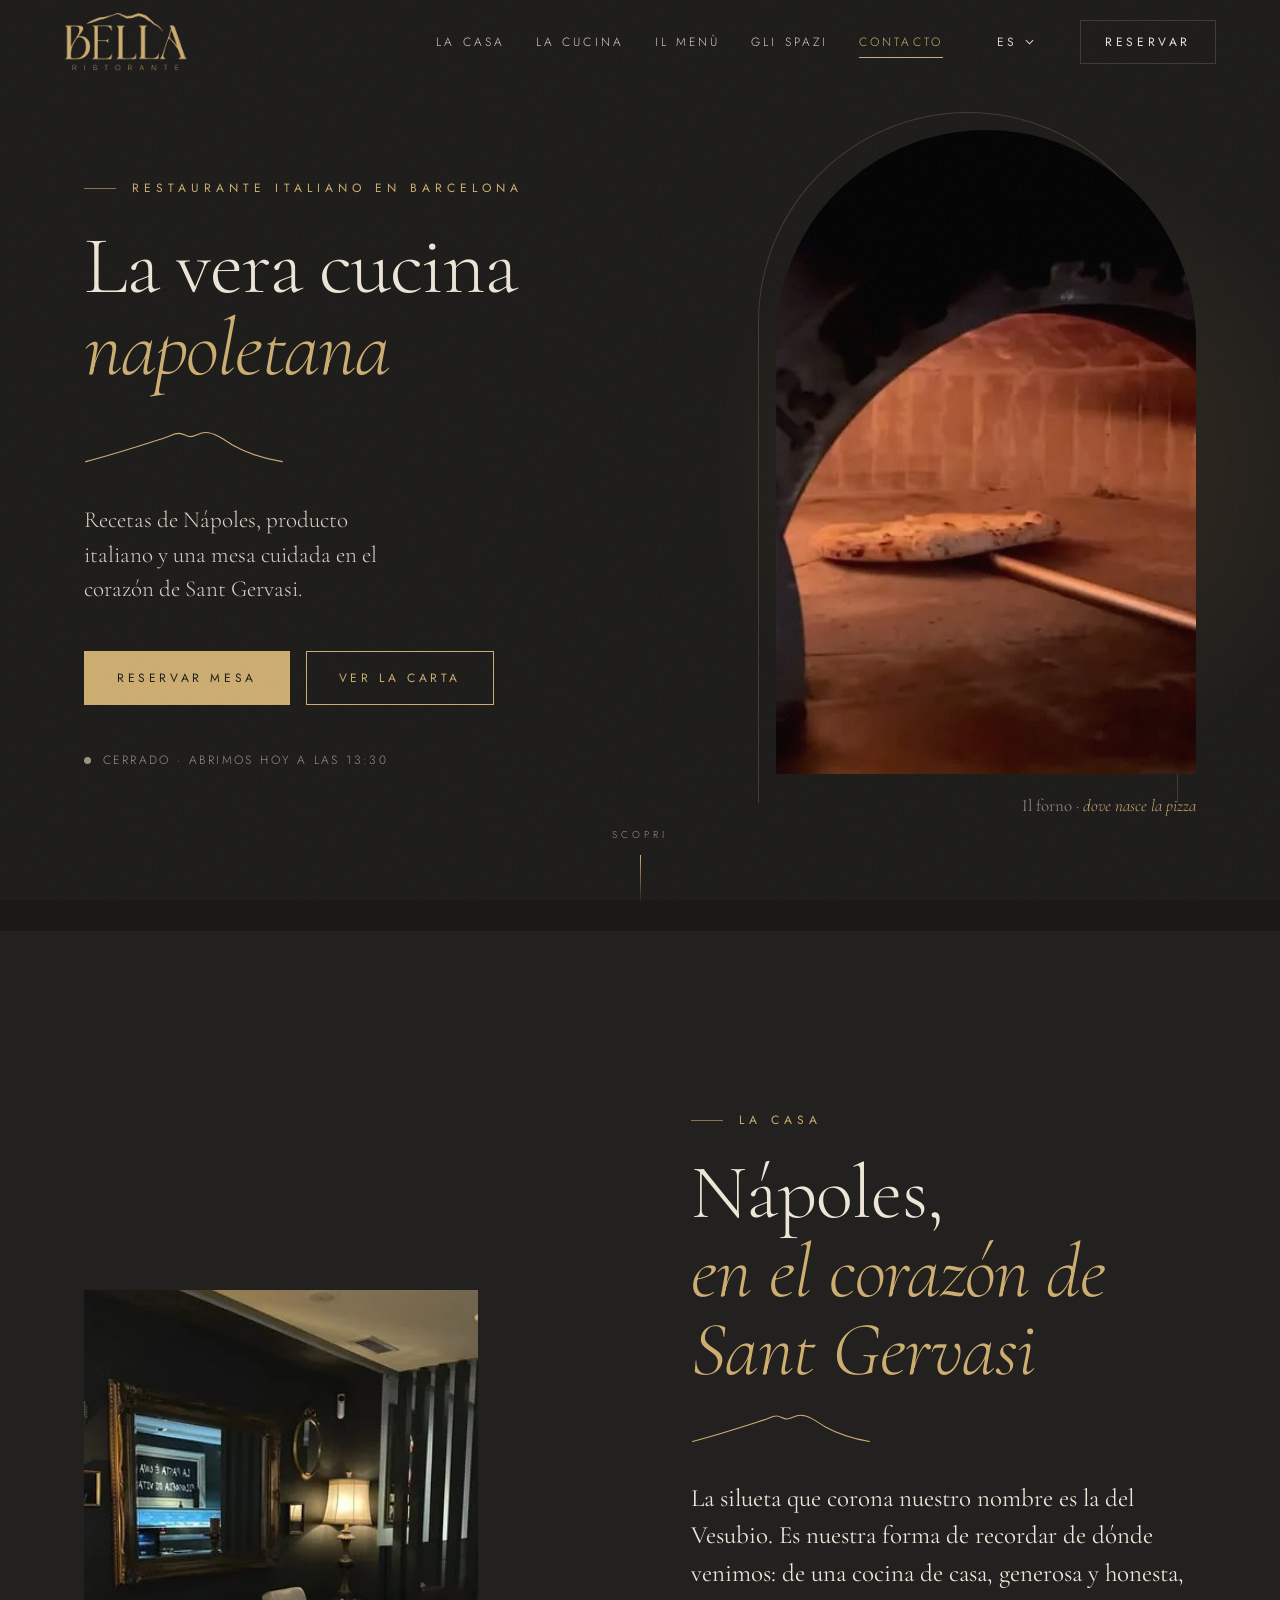
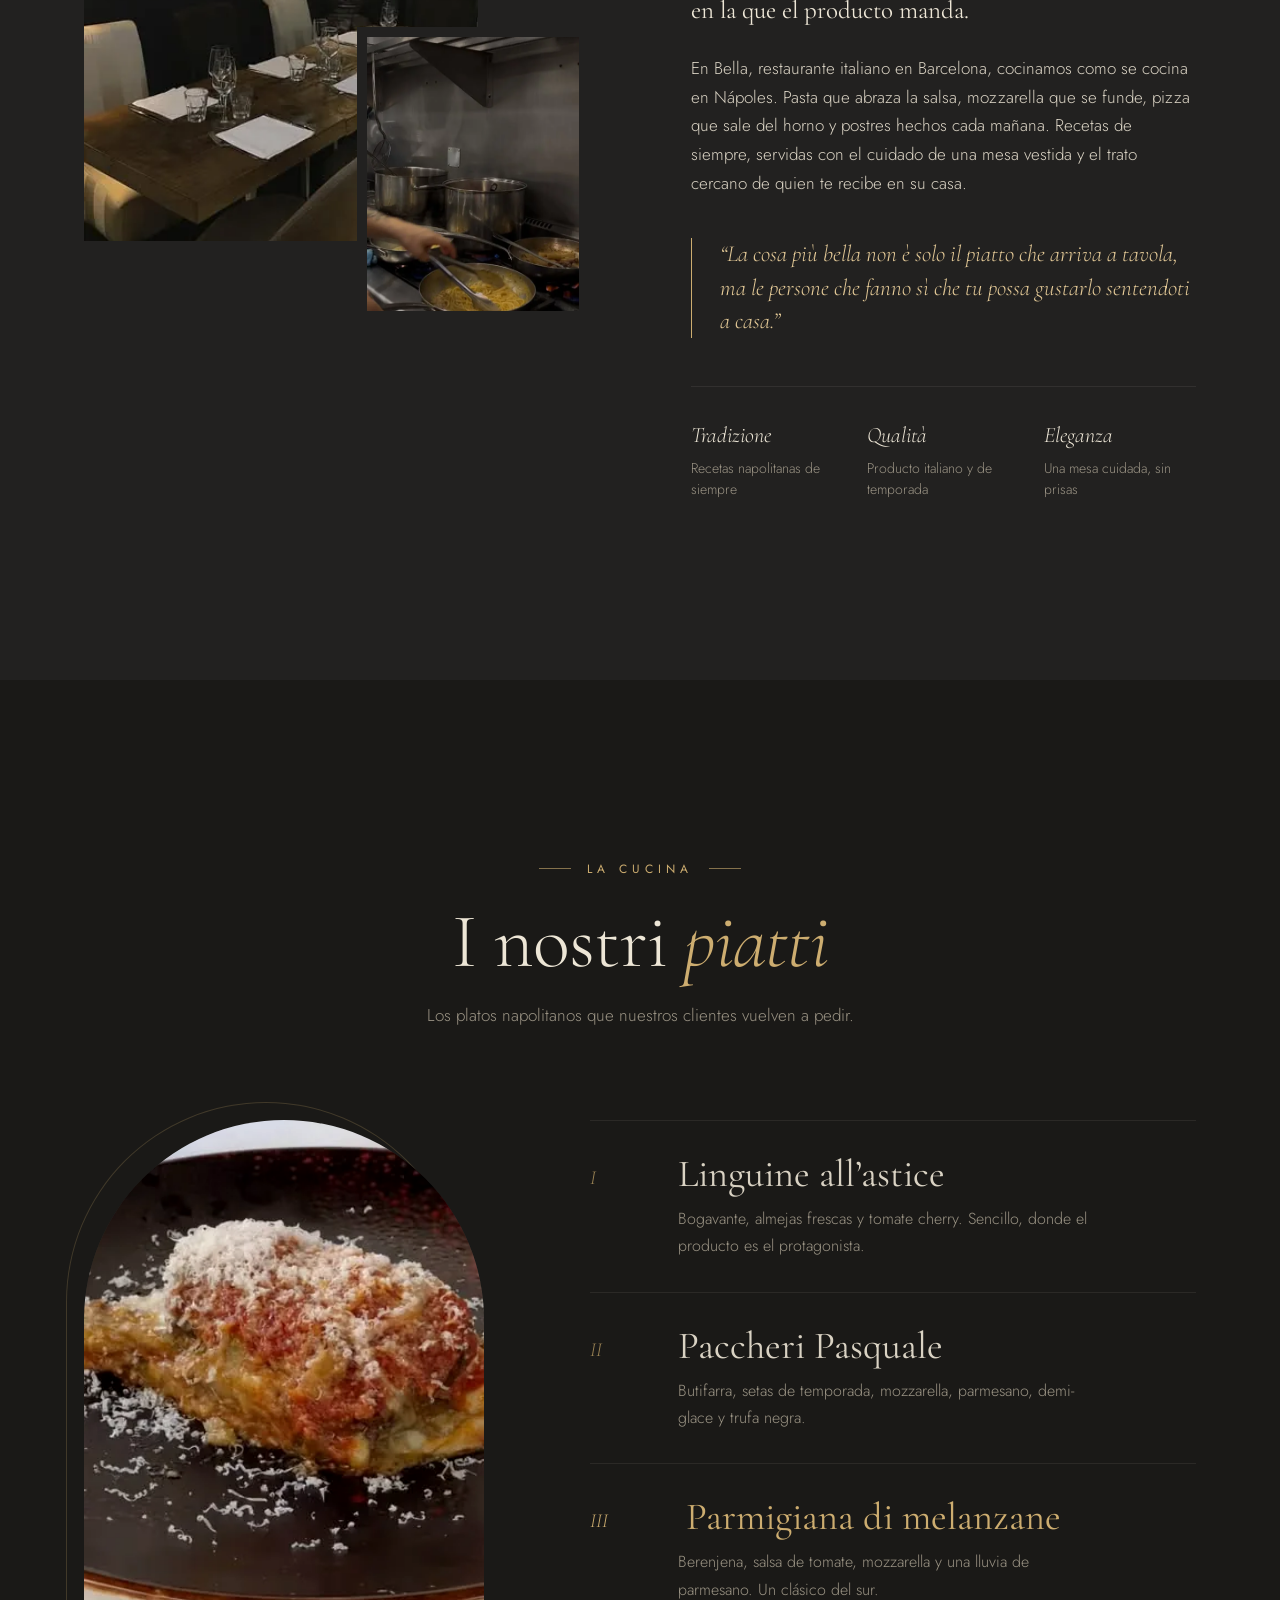
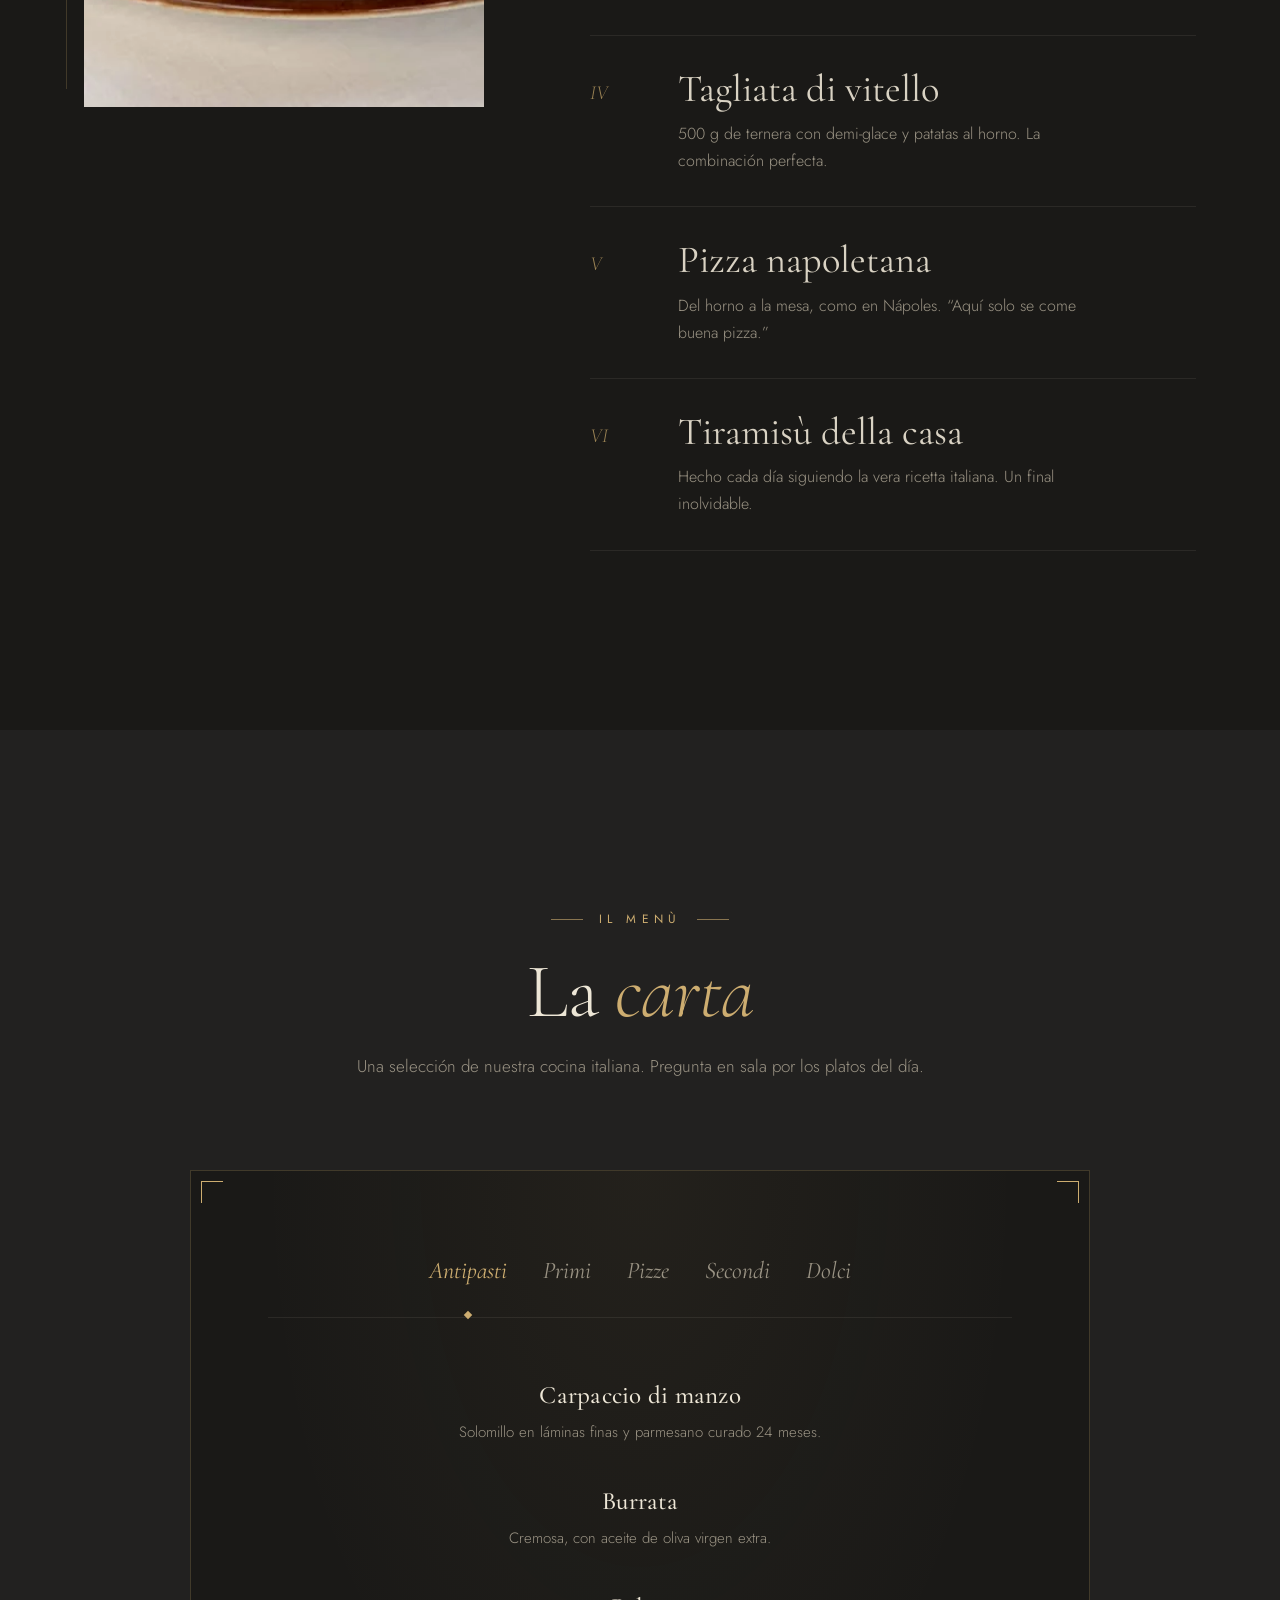
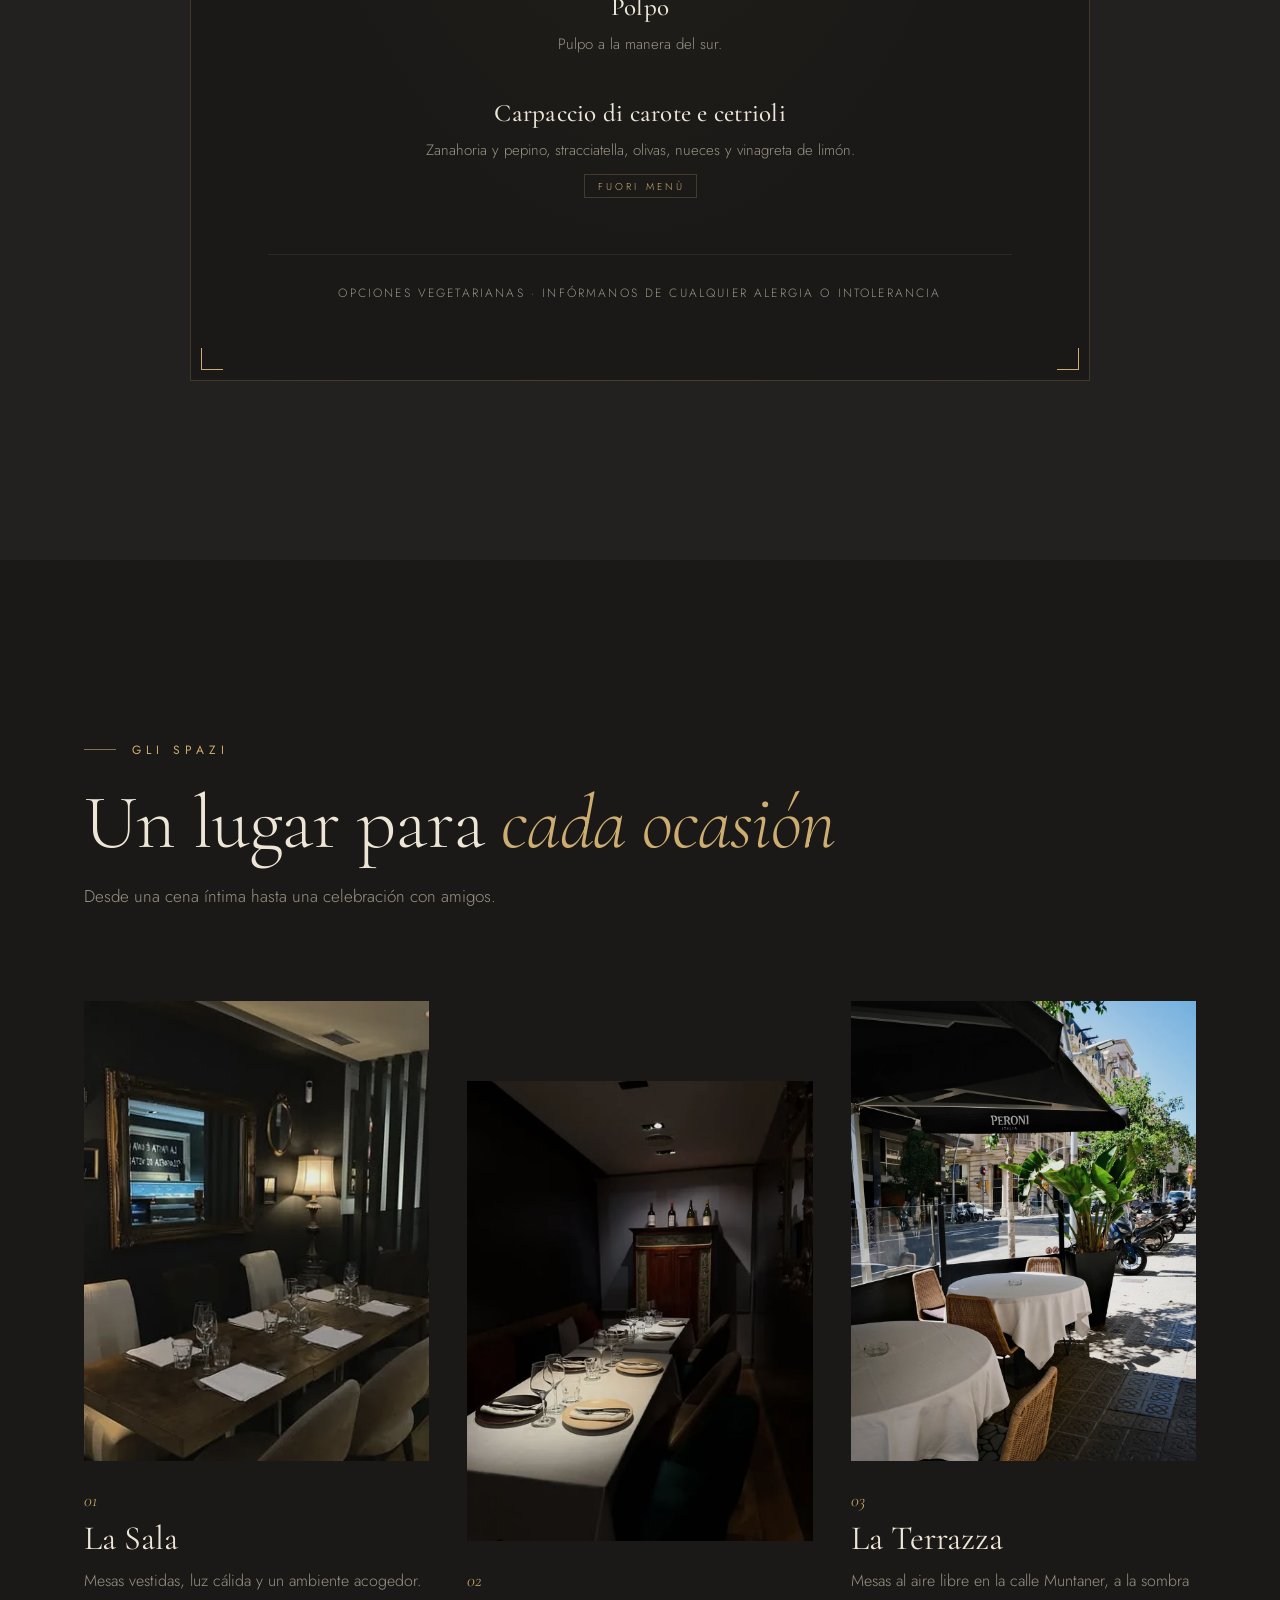
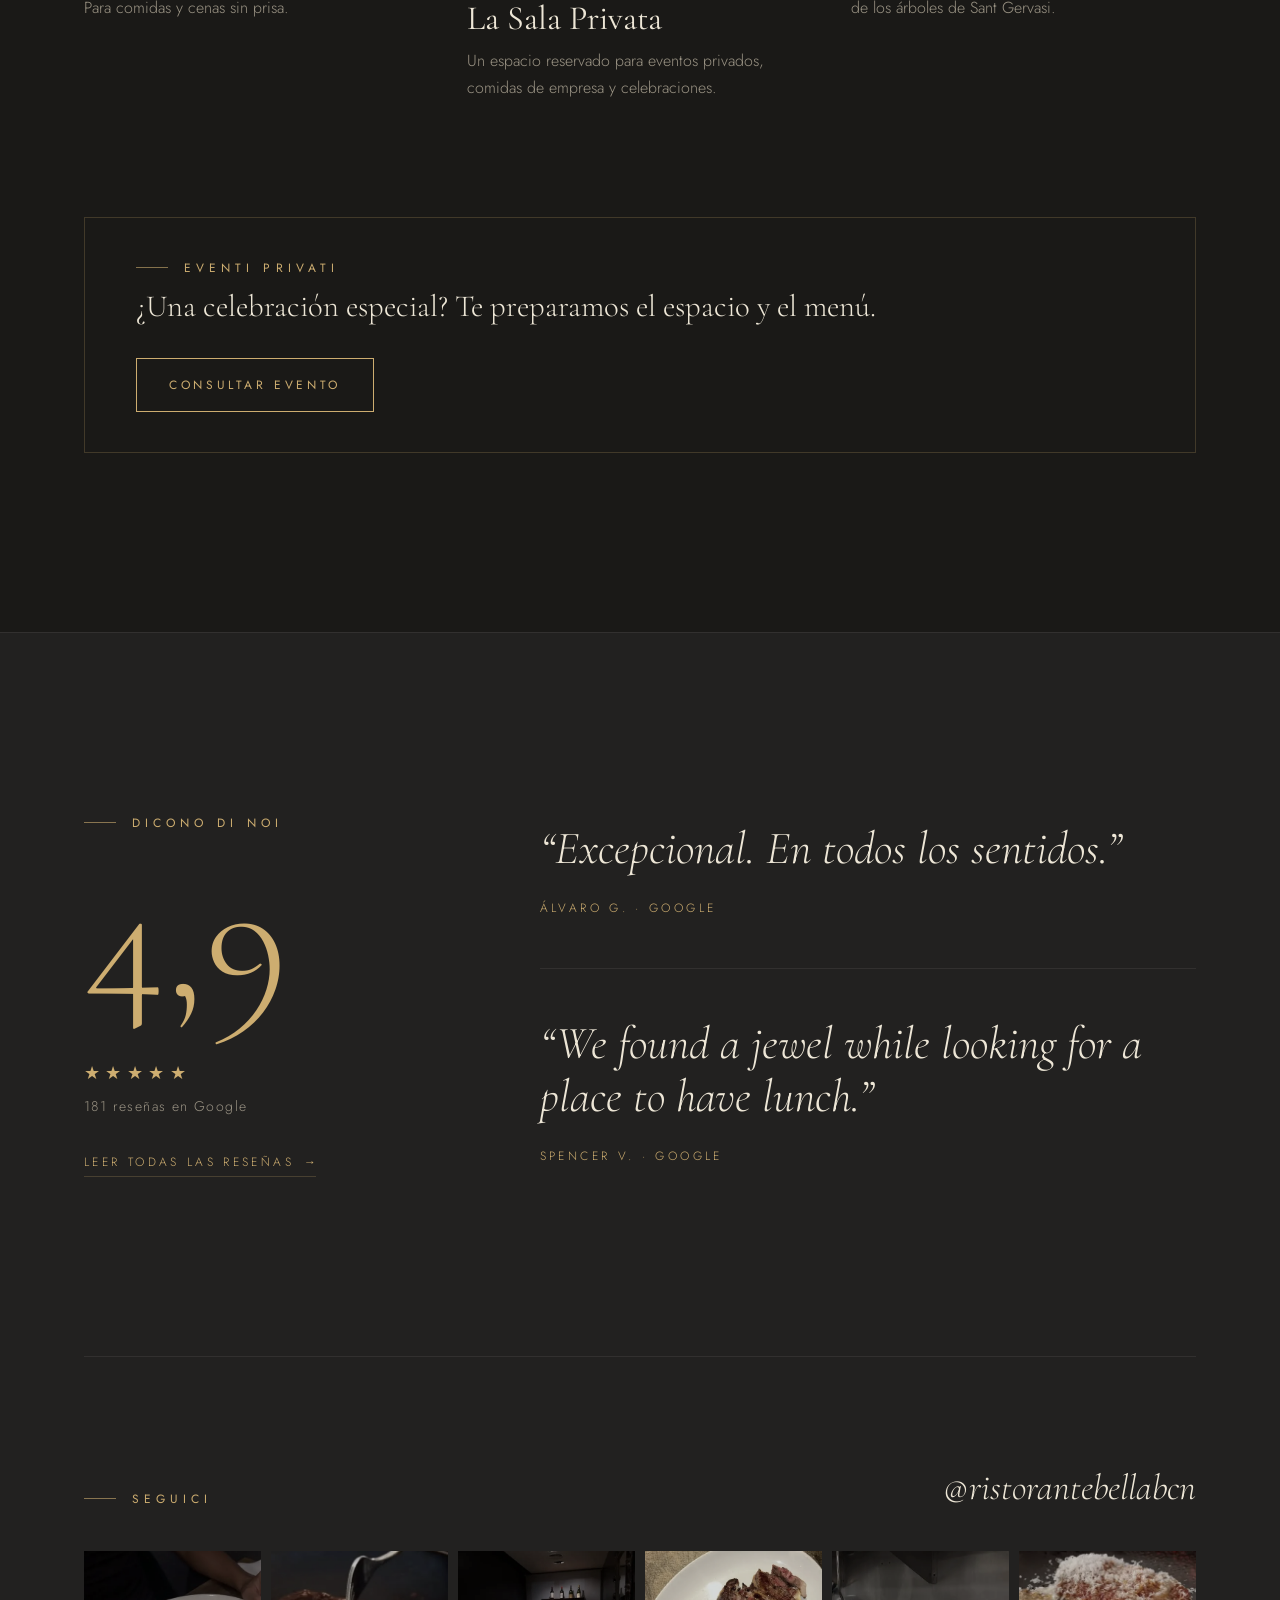
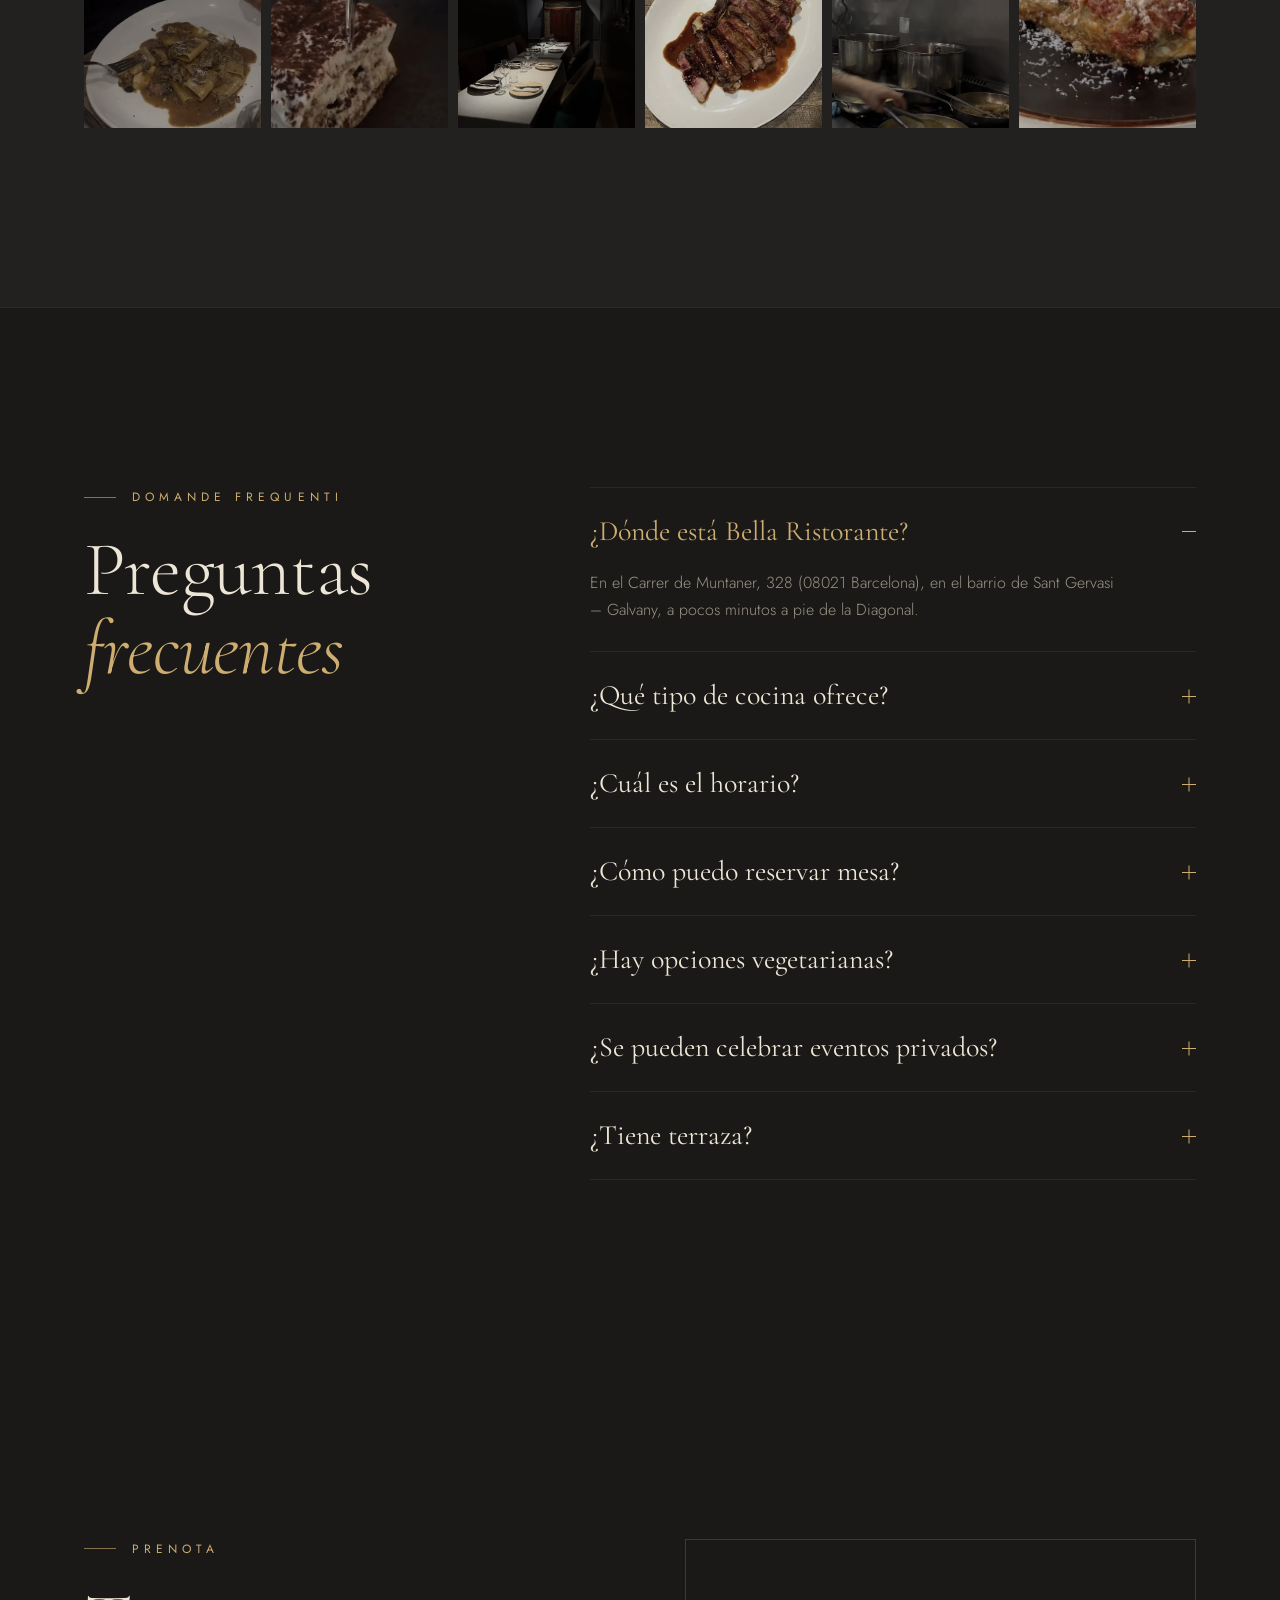
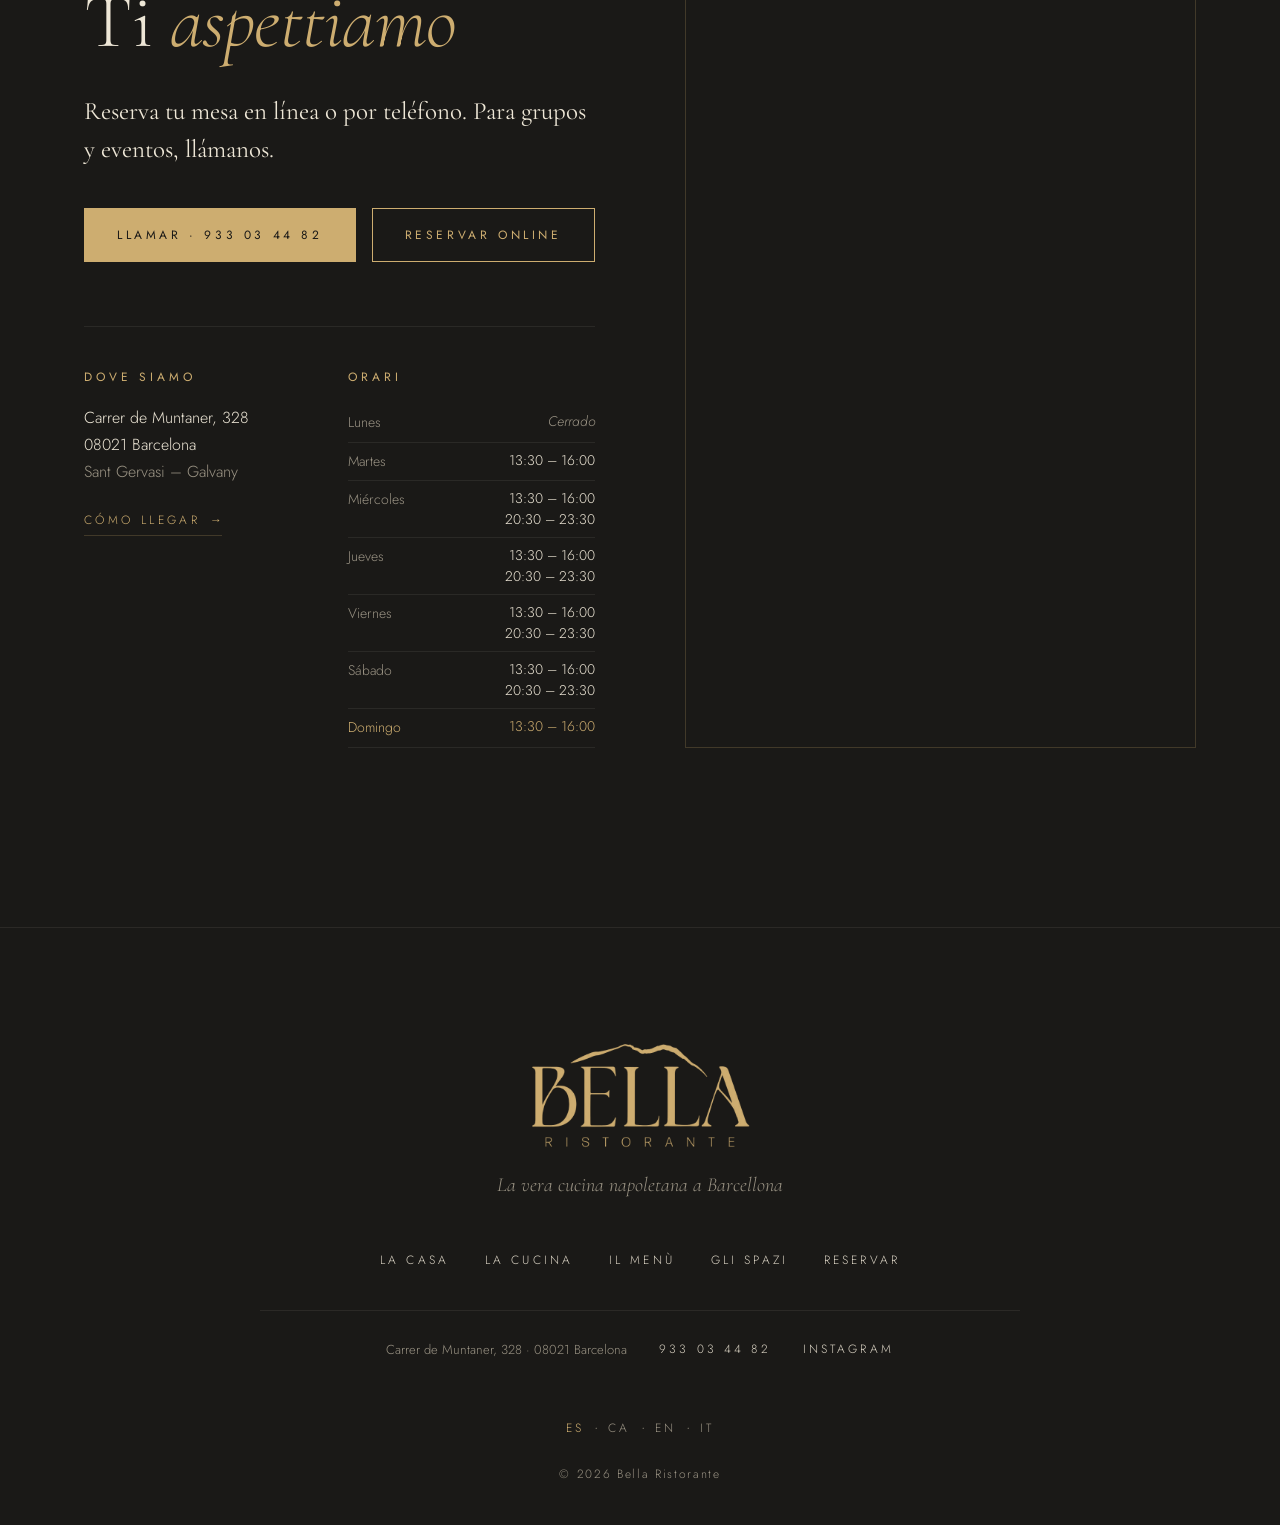
==== index.html @ c1aab722 "Primera versión de la web de Bella Ristorante Co-Authored-By: Claude Opus 5.5 <noreply@anthropic.com" ====
<!doctype html>
<html lang="es" class="no-js">
<head>
  <meta charset="utf-8">
  <meta name="viewport" content="width=device-width, initial-scale=1">
  <title>Restaurante italiano en Barcelona · Bella Ristorante</title>
  <meta name="description" content="Auténtica cocina napolitana en Sant Gervasi: pasta, pizza al horno y tiramisù casero. C/ Muntaner 328, Barcelona. Reserva tu mesa online.">
  <meta name="robots" content="noindex, nofollow">
  <link rel="canonical" href="https://alejandrolay.github.io/bella-ristorante/">
  <link rel="alternate" hreflang="es" href="https://alejandrolay.github.io/bella-ristorante/">
  <link rel="alternate" hreflang="ca" href="https://alejandrolay.github.io/bella-ristorante/ca/">
  <link rel="alternate" hreflang="en" href="https://alejandrolay.github.io/bella-ristorante/en/">
  <link rel="alternate" hreflang="it" href="https://alejandrolay.github.io/bella-ristorante/it/">
  <link rel="alternate" hreflang="x-default" href="https://alejandrolay.github.io/bella-ristorante/">
  <meta name="theme-color" content="#1a1917">
  <link rel="icon" href="assets/img/favicon-32.png" sizes="32x32" type="image/png">
  <link rel="apple-touch-icon" href="assets/img/apple-touch-icon.png">
  <link rel="manifest" href="site.webmanifest">

  <meta property="og:type" content="restaurant.restaurant">
  <meta property="og:site_name" content="Bella Ristorante">
  <meta property="og:title" content="Restaurante italiano en Barcelona · Bella Ristorante">
  <meta property="og:description" content="Auténtica cocina napolitana en Sant Gervasi: pasta, pizza al horno y tiramisù casero. C/ Muntaner 328, Barcelona. Reserva tu mesa online.">
  <meta property="og:url" content="https://alejandrolay.github.io/bella-ristorante/">
  <meta property="og:locale" content="es_ES">
  <meta property="og:locale:alternate" content="ca_ES">
  <meta property="og:locale:alternate" content="en_GB">
  <meta property="og:locale:alternate" content="it_IT">
  <meta property="og:image" content="https://alejandrolay.github.io/bella-ristorante/assets/img/og-bella.jpg">
  <meta property="og:image:width" content="1200">
  <meta property="og:image:height" content="630">
  <meta property="og:image:alt" content="Bella Ristorante · La vera cucina napoletana">
  <meta property="restaurant:contact_info:street_address" content="Carrer de Muntaner, 328">
  <meta property="restaurant:contact_info:locality" content="Barcelona">
  <meta property="restaurant:contact_info:postal_code" content="08021">
  <meta property="restaurant:contact_info:country_name" content="España">
  <meta property="restaurant:contact_info:phone_number" content="+34933034482">
  <meta property="place:location:latitude" content="41.3977449">
  <meta property="place:location:longitude" content="2.1449862">
  <meta name="twitter:card" content="summary_large_image">
  <meta name="twitter:title" content="Restaurante italiano en Barcelona · Bella Ristorante">
  <meta name="twitter:description" content="Auténtica cocina napolitana en Sant Gervasi: pasta, pizza al horno y tiramisù casero. C/ Muntaner 328, Barcelona. Reserva tu mesa online.">
  <meta name="twitter:image" content="https://alejandrolay.github.io/bella-ristorante/assets/img/og-bella.jpg">

  <meta name="geo.region" content="ES-CT">
  <meta name="geo.placename" content="Barcelona">
  <meta name="geo.position" content="41.3977449;2.1449862">
  <meta name="ICBM" content="41.3977449, 2.1449862">

  <script type="application/ld+json">{"@context":"https://schema.org","@graph":[{"@type":"WebSite","@id":"https://alejandrolay.github.io/bella-ristorante/#website","url":"https://alejandrolay.github.io/bella-ristorante/","name":"Bella Ristorante","inLanguage":["es","ca","en","it"],"publisher":{"@id":"https://alejandrolay.github.io/bella-ristorante/#restaurant"}},{"@type":"WebPage","@id":"https://alejandrolay.github.io/bella-ristorante/#webpage","url":"https://alejandrolay.github.io/bella-ristorante/","name":"Restaurante italiano en Barcelona · Bella Ristorante","description":"Auténtica cocina napolitana en Sant Gervasi: pasta, pizza al horno y tiramisù casero. C/ Muntaner 328, Barcelona. Reserva tu mesa online.","inLanguage":"es","isPartOf":{"@id":"https://alejandrolay.github.io/bella-ristorante/#website"},"about":{"@id":"https://alejandrolay.github.io/bella-ristorante/#restaurant"},"primaryImageOfPage":{"@type":"ImageObject","url":"https://alejandrolay.github.io/bella-ristorante/assets/img/og-bella.jpg","width":1200,"height":630}},{"@type":"Restaurant","@id":"https://alejandrolay.github.io/bella-ristorante/#restaurant","name":"Bella Ristorante","alternateName":"Ristorante Bella","description":"Auténtica cocina napolitana en Sant Gervasi: pasta, pizza al horno y tiramisù casero. C/ Muntaner 328, Barcelona. Reserva tu mesa online.","url":"https://alejandrolay.github.io/bella-ristorante/","image":["https://alejandrolay.github.io/bella-ristorante/assets/img/og-bella.jpg","https://alejandrolay.github.io/bella-ristorante/assets/img/terraza.webp","https://alejandrolay.github.io/bella-ristorante/assets/img/sala.webp","https://alejandrolay.github.io/bella-ristorante/assets/img/linguine-astice.webp"],"logo":"https://alejandrolay.github.io/bella-ristorante/assets/img/logo-bella.png","telephone":"+34933034482","priceRange":"€€","servesCuisine":["Italiana","Napolitana","Pizza","Mediterránea"],"address":{"@type":"PostalAddress","streetAddress":"Carrer de Muntaner, 328","postalCode":"08021","addressLocality":"Barcelona","addressRegion":"Cataluña","addressCountry":"ES"},"geo":{"@type":"GeoCoordinates","latitude":41.3977449,"longitude":2.1449862},"hasMap":"https://maps.app.goo.gl/jpqYPJMmKvCjoJGz5","openingHoursSpecification":[{"@type":"OpeningHoursSpecification","dayOfWeek":["Sunday","Tuesday","Wednesday","Thursday","Friday","Saturday"],"opens":"13:30","closes":"16:00"},{"@type":"OpeningHoursSpecification","dayOfWeek":["Wednesday","Thursday","Friday","Saturday"],"opens":"20:30","closes":"23:30"}],"acceptsReservations":true,"potentialAction":{"@type":"ReserveAction","target":{"@type":"EntryPoint","urlTemplate":"https://www.google.com/maps/reserve/v/dine/c/l1GbsbQyNqk?source=pa&hl=es-ES","inLanguage":"es","actionPlatform":["http://schema.org/DesktopWebPlatform","http://schema.org/MobileWebPlatform"]},"result":{"@type":"FoodEstablishmentReservation","name":"Reservar mesa"}},"hasMenu":{"@type":"Menu","name":"Carta de Bella Ristorante","url":"https://alejandrolay.github.io/bella-ristorante/#menu","inLanguage":"es","hasMenuSection":[{"@type":"MenuSection","name":"Antipasti","hasMenuItem":[{"@type":"MenuItem","name":"Carpaccio di manzo","description":"Solomillo en láminas finas y parmesano curado 24 meses."},{"@type":"MenuItem","name":"Burrata","description":"Cremosa, con aceite de oliva virgen extra."},{"@type":"MenuItem","name":"Polpo","description":"Pulpo a la manera del sur."},{"@type":"MenuItem","name":"Carpaccio di carote e cetrioli","description":"Zanahoria y pepino, stracciatella, olivas, nueces y vinagreta de limón."}]},{"@type":"MenuSection","name":"Primi","hasMenuItem":[{"@type":"MenuItem","name":"Linguine all’astice","description":"Bogavante, almejas y tomate cherry."},{"@type":"MenuItem","name":"Paccheri Pasquale","description":"Butifarra, setas de temporada, mozzarella, parmesano, demi-glace y trufa negra."},{"@type":"MenuItem","name":"La Gran Carbonara","description":"Nuestra carbonara, la de siempre."},{"@type":"MenuItem","name":"Fettuccine al tartufo","description":"Fettuccine con trufa."},{"@type":"MenuItem","name":"Pasta ai frutti di mare","description":"Con lo mejor del mar, como en la bahía de Nápoles."}]},{"@type":"MenuSection","name":"Pizze","hasMenuItem":[{"@type":"MenuItem","name":"Margherita","description":"Tomate, mozzarella, albahaca y aceite de oliva."},{"@type":"MenuItem","name":"Pizza al prosciutto iberico","description":"Con jamón ibérico."},{"@type":"MenuItem","name":"Pizza del giorno","description":"Pregunta por la pizza que sale hoy del horno."}]},{"@type":"MenuSection","name":"Secondi","hasMenuItem":[{"@type":"MenuItem","name":"Tagliata di vitello · 500 g","description":"Ternera con demi-glace y patatas al horno."},{"@type":"MenuItem","name":"Parmigiana di melanzane","description":"Berenjena, tomate, mozzarella y parmesano al horno."}]},{"@type":"MenuSection","name":"Dolci","hasMenuItem":[{"@type":"MenuItem","name":"Tiramisù della casa","description":"Hecho cada día, con la receta italiana de siempre."},{"@type":"MenuItem","name":"Coulant al cioccolato","description":"Chocolate y Nutella, helado de vainilla y fresas."}]}]},"sameAs":["https://www.instagram.com/ristorantebellabcn/","https://maps.app.goo.gl/jpqYPJMmKvCjoJGz5"]},{"@type":"FAQPage","@id":"https://alejandrolay.github.io/bella-ristorante/#faq","inLanguage":"es","mainEntity":[{"@type":"Question","name":"¿Dónde está Bella Ristorante?","acceptedAnswer":{"@type":"Answer","text":"En el Carrer de Muntaner, 328 (08021 Barcelona), en el barrio de Sant Gervasi – Galvany, a pocos minutos a pie de la Diagonal."}},{"@type":"Question","name":"¿Qué tipo de cocina ofrece?","acceptedAnswer":{"@type":"Answer","text":"Cocina italiana de tradición napolitana: pasta, pizza al horno, carnes y postres caseros como el tiramisù, que preparamos cada día."}},{"@type":"Question","name":"¿Cuál es el horario?","acceptedAnswer":{"@type":"Answer","text":"Martes y domingo, de 13:30 a 16:00. De miércoles a sábado, de 13:30 a 16:00 y de 20:30 a 23:30. Los lunes cerramos."}},{"@type":"Question","name":"¿Cómo puedo reservar mesa?","acceptedAnswer":{"@type":"Answer","text":"Puedes reservar online desde esta web o llamando al 933 03 44 82."}},{"@type":"Question","name":"¿Hay opciones vegetarianas?","acceptedAnswer":{"@type":"Answer","text":"Sí, la carta incluye platos vegetarianos. Si tienes alguna alergia o intolerancia, avísanos al reservar."}},{"@type":"Question","name":"¿Se pueden celebrar eventos privados?","acceptedAnswer":{"@type":"Answer","text":"Sí. Disponemos de una sala privada para celebraciones, comidas de empresa y grupos. Llámanos y lo preparamos contigo."}},{"@type":"Question","name":"¿Tiene terraza?","acceptedAnswer":{"@type":"Answer","text":"Sí, tenemos terraza en la calle Muntaner."}}]}]}</script>
  <link rel="preconnect" href="https://fonts.googleapis.com">
  <link rel="preconnect" href="https://fonts.gstatic.com" crossorigin>
  <link href="https://fonts.googleapis.com/css2?family=Cormorant+Garamond:ital,wght@0,300;0,400;0,500;1,300;1,400&family=Jost:wght@300;400&display=swap" rel="stylesheet">
  <link rel="preload" as="image" href="assets/img/forno.webp" fetchpriority="high">
  <link rel="stylesheet" href="css/styles.css">
</head>
<body>

  <a class="skip" href="#main">Saltar al contenido</a>

  <!-- ============ NAV ============ -->
  <header class="nav" id="nav">
    <div class="nav__inner">
      <a href="#top" class="nav__brand" aria-label="Bella Ristorante, inicio">
        <img src="assets/img/logo-bella.png" alt="Bella Ristorante" width="592" height="280">
      </a>
      <nav class="nav__links" aria-label="Principal">
        <a href="#casa">La Casa</a>
        <a href="#cucina">La Cucina</a>
        <a href="#menu">Il Menù</a>
        <a href="#spazi">Gli Spazi</a>
        <a href="#contatto">Contacto</a>
      </nav>
      <div class="lang" id="lang">
        <button class="lang__btn" type="button" aria-expanded="false" aria-controls="langList" aria-label="Idioma: Español">
          <span>ES</span><svg class="lang__chev" viewBox="0 0 10 6" aria-hidden="true"><path d="M1 1l4 4 4-4"/></svg>
        </button>
        <ul class="lang__list" id="langList">
          <li><a href="./" hreflang="es" lang="es" aria-current="page" data-lang-link><span>ES</span>Español</a></li>
          <li><a href="ca/" hreflang="ca" lang="ca" data-lang-link><span>CA</span>Català</a></li>
          <li><a href="en/" hreflang="en" lang="en" data-lang-link><span>EN</span>English</a></li>
          <li><a href="it/" hreflang="it" lang="it" data-lang-link><span>IT</span>Italiano</a></li>
        </ul>
      </div>
      <a href="https://www.google.com/maps/reserve/v/dine/c/l1GbsbQyNqk?source=pa&amp;hl=es-ES" target="_blank" rel="noopener" data-reserva class="btn btn--ghost nav__cta">Reservar</a>
      <button class="nav__toggle" id="navToggle" aria-label="Abrir menú" aria-expanded="false" aria-controls="mobileMenu">
        <span></span><span></span>
      </button>
    </div>
  </header>

  <div class="mobile-menu" id="mobileMenu" aria-hidden="true">
    <nav aria-label="Principal">
      <a href="#casa">La Casa</a>
      <a href="#cucina">La Cucina</a>
      <a href="#menu">Il Menù</a>
      <a href="#spazi">Gli Spazi</a>
      <a href="#contatto">Contacto</a>
      <a href="https://www.google.com/maps/reserve/v/dine/c/l1GbsbQyNqk?source=pa&amp;hl=es-ES" target="_blank" rel="noopener" data-reserva class="mobile-menu__cta">Reservar mesa</a>
    </nav>
    <div class="mobile-menu__foot">
      <ul class="lang-inline lang-inline--mobile" aria-label="Idioma">
        <li><a href="./" hreflang="es" lang="es" title="Español" aria-current="page" data-lang-link>ES</a></li>
        <li><a href="ca/" hreflang="ca" lang="ca" title="Català" data-lang-link>CA</a></li>
        <li><a href="en/" hreflang="en" lang="en" title="English" data-lang-link>EN</a></li>
        <li><a href="it/" hreflang="it" lang="it" title="Italiano" data-lang-link>IT</a></li>
      </ul>
      <p>Carrer de Muntaner, 328 · Barcelona<br><a href="tel:+34933034482">933 03 44 82</a></p>
    </div>
  </div>

  <main id="top">

    <!-- ============ HERO ============ -->
    <section class="hero" id="main">
      <div class="hero__glow" aria-hidden="true"></div>
      <div class="container hero__grid">
        <div class="hero__text">
          <h1 class="hero__title reveal">
            <span class="eyebrow">Restaurante italiano en Barcelona</span>
            La vera cucina <em>napoletana</em>
          </h1>
          <svg class="vesuvio vesuvio--hero reveal" style="--d:.3s" viewBox="0 0 240 40" aria-hidden="true"><path d="M2 38 C40 28 70 18 98 9 C104 7 108 4 114 4 C120 4 122 8 128 8 C134 8 138 3 146 3 C156 3 166 10 178 18 C196 28 214 34 238 38" /></svg>
          <p class="hero__sub reveal" style="--d:.25s">Recetas de Nápoles, producto italiano y una mesa cuidada en el corazón de Sant Gervasi.</p>
          <div class="hero__actions reveal" style="--d:.4s">
            <a href="https://www.google.com/maps/reserve/v/dine/c/l1GbsbQyNqk?source=pa&amp;hl=es-ES" target="_blank" rel="noopener" data-reserva class="btn btn--gold">Reservar mesa</a>
            <a href="#menu" class="btn btn--line">Ver la carta</a>
          </div>
          <p class="hero__status reveal" style="--d:.55s" id="openStatus" aria-live="polite">
            <span class="dot" aria-hidden="true"></span><span class="status-text">Carrer de Muntaner, 328</span>
          </p>
        </div>

        <figure class="hero__media reveal" style="--d:.2s">
          <div class="arch arch--outline" aria-hidden="true"></div>
          <div class="arch arch--img">
            <img src="assets/img/forno.webp" alt="Pizza napolitana entrando en el horno de Bella Ristorante, Barcelona" width="360" height="640" fetchpriority="high">
          </div>
          <figcaption>Il forno · <em>dove nasce la pizza</em></figcaption>
        </figure>
      </div>

      <a href="#casa" class="hero__scroll" aria-label="Bajar a La Casa">
        <span>Scopri</span><i aria-hidden="true"></i>
      </a>
    </section>

    <!-- ============ LA CASA ============ -->
    <section class="section casa" id="casa">
      <div class="container casa__grid">
        <div class="casa__media">
          <div class="frame frame--tall reveal">
            <img src="assets/img/sala.webp" alt="Comedor de Bella Ristorante con mesas vestidas, espejo dorado y luz cálida" width="360" height="640" loading="lazy">
          </div>
          <div class="frame frame--small reveal" style="--d:.15s">
            <img src="assets/img/cucina.webp" alt="Cocina de Bella Ristorante: pasta salteándose en la sartén" width="480" height="640" loading="lazy">
          </div>
        </div>

        <div class="casa__text">
          <p class="eyebrow reveal">La Casa</p>
          <h2 class="title reveal">Nápoles,<br><em>en el corazón de Sant Gervasi</em></h2>
          <svg class="vesuvio reveal" viewBox="0 0 240 40" aria-hidden="true"><path d="M2 38 C40 28 70 18 98 9 C104 7 108 4 114 4 C120 4 122 8 128 8 C134 8 138 3 146 3 C156 3 166 10 178 18 C196 28 214 34 238 38" /></svg>
          <p class="lead reveal">La silueta que corona nuestro nombre es la del Vesubio. Es nuestra forma de recordar de dónde venimos: de una cocina de casa, generosa y honesta, en la que el producto manda.</p>
          <p class="reveal">En Bella, restaurante italiano en Barcelona, cocinamos como se cocina en Nápoles. Pasta que abraza la salsa, mozzarella que se funde, pizza que sale del horno y postres hechos cada mañana. Recetas de siempre, servidas con el cuidado de una mesa vestida y el trato cercano de quien te recibe en su casa.</p>
          <blockquote class="quote reveal" lang="it">
            <p>“La cosa più bella non è solo il piatto che arriva a tavola, ma le persone che fanno sì che tu possa gustarlo sentendoti a casa.”</p>
          </blockquote>
          <ul class="pillars reveal">
            <li><span lang="it">Tradizione</span>Recetas napolitanas de siempre</li>
            <li><span lang="it">Qualità</span>Producto italiano y de temporada</li>
            <li><span lang="it">Eleganza</span>Una mesa cuidada, sin prisas</li>
          </ul>
        </div>
      </div>
    </section>

    <!-- ============ LA CUCINA (signature) ============ -->
    <section class="section cucina" id="cucina">
      <div class="container">
        <header class="section-head">
          <p class="eyebrow reveal">La Cucina</p>
          <h2 class="title reveal" lang="it">I nostri <em>piatti</em></h2>
          <p class="section-head__sub reveal">Los platos napolitanos que nuestros clientes vuelven a pedir.</p>
        </header>

        <div class="dishes">
          <div class="dishes__stage" aria-hidden="true">
            <div class="arch arch--outline"></div>
            <div class="arch arch--img dishes__frame">
              <img src="assets/img/linguine-astice.webp" alt="" width="360" height="640" class="is-active" data-key="0" loading="lazy">
              <img src="assets/img/paccheri.webp" alt="" width="480" height="640" data-key="1" loading="lazy">
              <img src="assets/img/parmigiana.webp" alt="" width="360" height="640" data-key="2" loading="lazy">
              <img src="assets/img/tagliata.webp" alt="" width="480" height="640" data-key="3" loading="lazy">
              <img src="assets/img/forno.webp" alt="" width="360" height="640" data-key="4" loading="lazy">
              <img src="assets/img/tiramisu.webp" alt="" width="360" height="640" data-key="5" loading="lazy">
            </div>
          </div>

          <ol class="dishes__list">
            <li class="dish reveal is-active" data-key="0" tabindex="0">
              <span class="dish__num" aria-hidden="true">I</span>
              <div>
                <h3 lang="it">Linguine all’astice</h3>
                <p>Bogavante, almejas frescas y tomate cherry. Sencillo, donde el producto es el protagonista.</p>
              </div>
              <img class="dish__thumb" src="assets/img/linguine-astice.webp" alt="Linguine all’astice en Bella Ristorante, Barcelona" width="360" height="640" loading="lazy">
            </li>
            <li class="dish reveal" data-key="1" tabindex="0">
              <span class="dish__num" aria-hidden="true">II</span>
              <div>
                <h3 lang="it">Paccheri Pasquale</h3>
                <p>Butifarra, setas de temporada, mozzarella, parmesano, demi-glace y trufa negra.</p>
              </div>
              <img class="dish__thumb" src="assets/img/paccheri.webp" alt="Paccheri Pasquale en Bella Ristorante, Barcelona" width="480" height="640" loading="lazy">
            </li>
            <li class="dish reveal" data-key="2" tabindex="0">
              <span class="dish__num" aria-hidden="true">III</span>
              <div>
                <h3 lang="it">Parmigiana di melanzane</h3>
                <p>Berenjena, salsa de tomate, mozzarella y una lluvia de parmesano. Un clásico del sur.</p>
              </div>
              <img class="dish__thumb" src="assets/img/parmigiana.webp" alt="Parmigiana di melanzane en Bella Ristorante, Barcelona" width="360" height="640" loading="lazy">
            </li>
            <li class="dish reveal" data-key="3" tabindex="0">
              <span class="dish__num" aria-hidden="true">IV</span>
              <div>
                <h3 lang="it">Tagliata di vitello</h3>
                <p>500 g de ternera con demi-glace y patatas al horno. La combinación perfecta.</p>
              </div>
              <img class="dish__thumb" src="assets/img/tagliata.webp" alt="Tagliata di vitello en Bella Ristorante, Barcelona" width="480" height="640" loading="lazy">
            </li>
            <li class="dish reveal" data-key="4" tabindex="0">
              <span class="dish__num" aria-hidden="true">V</span>
              <div>
                <h3 lang="it">Pizza napoletana</h3>
                <p>Del horno a la mesa, como en Nápoles. “Aquí solo se come buena pizza.”</p>
              </div>
              <img class="dish__thumb" src="assets/img/forno.webp" alt="Pizza napoletana en Bella Ristorante, Barcelona" width="360" height="640" loading="lazy">
            </li>
            <li class="dish reveal" data-key="5" tabindex="0">
              <span class="dish__num" aria-hidden="true">VI</span>
              <div>
                <h3 lang="it">Tiramisù della casa</h3>
                <p>Hecho cada día siguiendo la vera ricetta italiana. Un final inolvidable.</p>
              </div>
              <img class="dish__thumb" src="assets/img/tiramisu.webp" alt="Tiramisù en Bella Ristorante, Barcelona" width="360" height="640" loading="lazy">
            </li>
          </ol>
        </div>
      </div>
    </section>

    <!-- ============ IL MENÙ ============ -->
    <!-- La carta se genera desde data/carta.csv y, si está configurada, se refresca desde Google Sheets -->
    <section class="section menu" id="menu">
      <div class="container">
        <header class="section-head">
          <p class="eyebrow reveal">Il Menù</p>
          <h2 class="title reveal">La <em>carta</em></h2>
          <p class="section-head__sub reveal">Una selección de nuestra cocina italiana. Pregunta en sala por los platos del día.</p>
        </header>

        <div class="menu__card reveal">
          <div class="menu__corner menu__corner--tl" aria-hidden="true"></div>
          <div class="menu__corner menu__corner--tr" aria-hidden="true"></div>
          <div class="menu__corner menu__corner--bl" aria-hidden="true"></div>
          <div class="menu__corner menu__corner--br" aria-hidden="true"></div>

          <div class="menu__tabs" id="menuTabs" role="tablist" aria-label="Categorías de la carta">
            <button role="tab" id="t-cat-0" aria-controls="m-cat-0" aria-selected="true" lang="it">Antipasti</button>
            <button role="tab" id="t-cat-1" aria-controls="m-cat-1" aria-selected="false" tabindex="-1" lang="it">Primi</button>
            <button role="tab" id="t-cat-2" aria-controls="m-cat-2" aria-selected="false" tabindex="-1" lang="it">Pizze</button>
            <button role="tab" id="t-cat-3" aria-controls="m-cat-3" aria-selected="false" tabindex="-1" lang="it">Secondi</button>
            <button role="tab" id="t-cat-4" aria-controls="m-cat-4" aria-selected="false" tabindex="-1" lang="it">Dolci</button>
          </div>

          <div class="menu__panels" id="menuPanels">
            <div class="menu__panel is-active" role="tabpanel" id="m-cat-0" aria-labelledby="t-cat-0">
              <article class="item"><h3>Carpaccio di manzo</h3><p>Solomillo en láminas finas y parmesano curado 24 meses.</p></article>
              <article class="item"><h3>Burrata</h3><p>Cremosa, con aceite de oliva virgen extra.</p></article>
              <article class="item"><h3>Polpo</h3><p>Pulpo a la manera del sur.</p></article>
              <article class="item"><h3>Carpaccio di carote e cetrioli</h3><p>Zanahoria y pepino, stracciatella, olivas, nueces y vinagreta de limón.</p><span class="tag" lang="it">Fuori menù</span></article>
            </div>
            <div class="menu__panel" role="tabpanel" id="m-cat-1" aria-labelledby="t-cat-1" hidden>
              <article class="item"><h3>Linguine all’astice</h3><p>Bogavante, almejas y tomate cherry.</p><span class="tag" lang="it">Specialità</span></article>
              <article class="item"><h3>Paccheri Pasquale</h3><p>Butifarra, setas de temporada, mozzarella, parmesano, demi-glace y trufa negra.</p><span class="tag" lang="it">Specialità</span></article>
              <article class="item"><h3>La Gran Carbonara</h3><p>Nuestra carbonara, la de siempre.</p></article>
              <article class="item"><h3>Fettuccine al tartufo</h3><p>Fettuccine con trufa.</p></article>
              <article class="item"><h3>Pasta ai frutti di mare</h3><p>Con lo mejor del mar, como en la bahía de Nápoles.</p></article>
            </div>
            <div class="menu__panel" role="tabpanel" id="m-cat-2" aria-labelledby="t-cat-2" hidden>
              <article class="item"><h3>Margherita</h3><p>Tomate, mozzarella, albahaca y aceite de oliva.</p></article>
              <article class="item"><h3>Pizza al prosciutto iberico</h3><p>Con jamón ibérico.</p></article>
              <article class="item"><h3>Pizza del giorno</h3><p>Pregunta por la pizza que sale hoy del horno.</p></article>
            </div>
            <div class="menu__panel" role="tabpanel" id="m-cat-3" aria-labelledby="t-cat-3" hidden>
              <article class="item"><h3>Tagliata di vitello · 500 g</h3><p>Ternera con demi-glace y patatas al horno.</p><span class="tag" lang="it">Specialità</span></article>
              <article class="item"><h3>Parmigiana di melanzane</h3><p>Berenjena, tomate, mozzarella y parmesano al horno.</p></article>
            </div>
            <div class="menu__panel" role="tabpanel" id="m-cat-4" aria-labelledby="t-cat-4" hidden>
              <article class="item"><h3>Tiramisù della casa</h3><p>Hecho cada día, con la receta italiana de siempre.</p><span class="tag" lang="it">Specialità</span></article>
              <article class="item"><h3>Coulant al cioccolato</h3><p>Chocolate y Nutella, helado de vainilla y fresas.</p></article>
            </div>
          </div>

          <p class="menu__note">Opciones vegetarianas · Infórmanos de cualquier alergia o intolerancia</p>
          <p class="menu__pdf" id="menuPdf" hidden><a class="link" href="#" target="_blank" rel="noopener">Descargar la carta en PDF</a></p>
        </div>
      </div>
    </section>

    <!-- ============ GLI SPAZI ============ -->
    <section class="section spazi" id="spazi">
      <div class="container">
        <header class="section-head section-head--left">
          <p class="eyebrow reveal">Gli Spazi</p>
          <h2 class="title reveal">Un lugar para <em>cada ocasión</em></h2>
          <p class="section-head__sub reveal">Desde una cena íntima hasta una celebración con amigos.</p>
        </header>

        <div class="spazi__grid">
          <article class="space reveal">
            <div class="space__img"><img src="assets/img/sala.webp" alt="Sala principal de Bella Ristorante" width="360" height="640" loading="lazy"></div>
            <p class="space__num" aria-hidden="true">01</p>
            <h3 lang="it">La Sala</h3>
            <p>Mesas vestidas, luz cálida y un ambiente acogedor. Para comidas y cenas sin prisa.</p>
          </article>
          <article class="space reveal" style="--d:.12s">
            <div class="space__img"><img src="assets/img/sala-privada.webp" alt="Sala privada de Bella Ristorante para eventos" width="512" height="640" loading="lazy"></div>
            <p class="space__num" aria-hidden="true">02</p>
            <h3 lang="it">La Sala Privata</h3>
            <p>Un espacio reservado para eventos privados, comidas de empresa y celebraciones.</p>
          </article>
          <article class="space reveal" style="--d:.24s">
            <div class="space__img"><img src="assets/img/terraza.webp" alt="Terraza de Bella Ristorante en la calle Muntaner, Barcelona" width="1000" height="1469" loading="lazy"></div>
            <p class="space__num" aria-hidden="true">03</p>
            <h3 lang="it">La Terrazza</h3>
            <p>Mesas al aire libre en la calle Muntaner, a la sombra de los árboles de Sant Gervasi.</p>
          </article>
        </div>

        <div class="eventi reveal">
          <div>
            <p class="eyebrow" lang="it">Eventi privati</p>
            <p class="eventi__text">¿Una celebración especial? Te preparamos el espacio y el menú.</p>
          </div>
          <a href="tel:+34933034482" class="btn btn--line">Consultar evento</a>
        </div>
      </div>
    </section>

    <!-- ============ DICONO DI NOI ============ -->
    <section class="section recensioni" aria-labelledby="rec-title">
      <div class="container recensioni__grid">
        <div class="rating reveal">
          <h2 class="eyebrow" id="rec-title" lang="it">Dicono di noi</h2>
          <p class="rating__num">4,9</p>
          <p class="rating__stars" role="img" aria-label="4,9 de 5 estrellas">★★★★★</p>
          <p class="rating__src">181 reseñas en Google</p>
          <a class="link" href="https://maps.app.goo.gl/jpqYPJMmKvCjoJGz5" target="_blank" rel="noopener">Leer todas las reseñas</a>
        </div>
        <div class="reviews">
          <blockquote class="review reveal" lang="es">
            <p>“Excepcional. En todos los sentidos.”</p>
            <cite>Álvaro G. · Google</cite>
          </blockquote>
          <blockquote class="review reveal" style="--d:.12s" lang="en">
            <p>“We found a jewel while looking for a place to have lunch.”</p>
            <cite>Spencer V. · Google</cite>
          </blockquote>
        </div>
      </div>
    </section>

    <!-- ============ INSTAGRAM ============ -->
    <section class="section insta" aria-labelledby="insta-title">
      <div class="container">
        <header class="insta__head reveal">
          <h2 class="eyebrow" id="insta-title" lang="it">Seguici</h2>
          <a href="https://www.instagram.com/ristorantebellabcn/" target="_blank" rel="noopener" class="insta__handle">@ristorantebellabcn</a>
        </header>
        <div class="insta__grid">
          <a href="https://www.instagram.com/ristorantebellabcn/" target="_blank" rel="noopener" class="reveal"><img src="assets/img/paccheri.webp" alt="Paccheri Pasquale en Bella Ristorante, Barcelona" width="480" height="640" loading="lazy"></a>
          <a href="https://www.instagram.com/ristorantebellabcn/" target="_blank" rel="noopener" class="reveal" style="--d:.06s"><img src="assets/img/tiramisu.webp" alt="Tiramisù en Bella Ristorante, Barcelona" width="360" height="640" loading="lazy"></a>
          <a href="https://www.instagram.com/ristorantebellabcn/" target="_blank" rel="noopener" class="reveal" style="--d:.12s"><img src="assets/img/sala-privada.webp" alt="Sala privada de Bella Ristorante para eventos" width="512" height="640" loading="lazy"></a>
          <a href="https://www.instagram.com/ristorantebellabcn/" target="_blank" rel="noopener" class="reveal" style="--d:.18s"><img src="assets/img/tagliata-2.webp" alt="Tagliata di vitello en Bella Ristorante, Barcelona" width="480" height="640" loading="lazy"></a>
          <a href="https://www.instagram.com/ristorantebellabcn/" target="_blank" rel="noopener" class="reveal" style="--d:.24s"><img src="assets/img/cucina.webp" alt="Cocina de Bella Ristorante: pasta salteándose en la sartén" width="480" height="640" loading="lazy"></a>
          <a href="https://www.instagram.com/ristorantebellabcn/" target="_blank" rel="noopener" class="reveal" style="--d:.3s"><img src="assets/img/parmigiana.webp" alt="Parmigiana di melanzane en Bella Ristorante, Barcelona" width="360" height="640" loading="lazy"></a>
        </div>
      </div>
    </section>

    <!-- ============ FAQ ============ -->
    <section class="section faq" id="faq">
      <div class="container faq__grid">
        <header class="faq__head">
          <p class="eyebrow reveal">Domande frequenti</p>
          <h2 class="title reveal">Preguntas <em>frecuentes</em></h2>
        </header>
        <div class="faq__list">
          <details class="faq__item reveal" open>
            <summary><h3>¿Dónde está Bella Ristorante?</h3><span class="faq__icon" aria-hidden="true"></span></summary>
            <p>En el Carrer de Muntaner, 328 (08021 Barcelona), en el barrio de Sant Gervasi – Galvany, a pocos minutos a pie de la Diagonal.</p>
          </details>
          <details class="faq__item reveal">
            <summary><h3>¿Qué tipo de cocina ofrece?</h3><span class="faq__icon" aria-hidden="true"></span></summary>
            <p>Cocina italiana de tradición napolitana: pasta, pizza al horno, carnes y postres caseros como el tiramisù, que preparamos cada día.</p>
          </details>
          <details class="faq__item reveal">
            <summary><h3>¿Cuál es el horario?</h3><span class="faq__icon" aria-hidden="true"></span></summary>
            <p>Martes y domingo, de 13:30 a 16:00. De miércoles a sábado, de 13:30 a 16:00 y de 20:30 a 23:30. Los lunes cerramos.</p>
          </details>
          <details class="faq__item reveal">
            <summary><h3>¿Cómo puedo reservar mesa?</h3><span class="faq__icon" aria-hidden="true"></span></summary>
            <p>Puedes reservar online desde esta web o llamando al 933 03 44 82.</p>
          </details>
          <details class="faq__item reveal">
            <summary><h3>¿Hay opciones vegetarianas?</h3><span class="faq__icon" aria-hidden="true"></span></summary>
            <p>Sí, la carta incluye platos vegetarianos. Si tienes alguna alergia o intolerancia, avísanos al reservar.</p>
          </details>
          <details class="faq__item reveal">
            <summary><h3>¿Se pueden celebrar eventos privados?</h3><span class="faq__icon" aria-hidden="true"></span></summary>
            <p>Sí. Disponemos de una sala privada para celebraciones, comidas de empresa y grupos. Llámanos y lo preparamos contigo.</p>
          </details>
          <details class="faq__item reveal">
            <summary><h3>¿Tiene terraza?</h3><span class="faq__icon" aria-hidden="true"></span></summary>
            <p>Sí, tenemos terraza en la calle Muntaner.</p>
          </details>
        </div>
      </div>
    </section>

    <!-- ============ PRENOTA / CONTACTO ============ -->
    <section class="section prenota" id="prenota">
      <div class="container prenota__grid" id="contatto">
        <div class="prenota__info">
          <p class="eyebrow reveal">Prenota</p>
          <h2 class="title reveal" lang="it">Ti <em>aspettiamo</em></h2>
          <p class="lead reveal">Reserva tu mesa en línea o por teléfono. Para grupos y eventos, llámanos.</p>

          <div class="prenota__actions reveal">
            <a href="tel:+34933034482" class="btn btn--gold">Llamar · 933 03 44 82</a>
            <a href="https://www.google.com/maps/reserve/v/dine/c/l1GbsbQyNqk?source=pa&amp;hl=es-ES" target="_blank" rel="noopener" data-reserva class="btn btn--line">Reservar online</a>
          </div>

          <div class="info-cols">
            <div class="reveal">
              <h3 class="info-title" lang="it">Dove siamo</h3>
              <address>
                <p>Carrer de Muntaner, 328<br>08021 Barcelona<br><span class="muted">Sant Gervasi – Galvany</span></p>
              </address>
              <a class="link" href="https://maps.app.goo.gl/jpqYPJMmKvCjoJGz5" target="_blank" rel="noopener">Cómo llegar</a>
            </div>
            <div class="reveal" style="--d:.1s">
              <h3 class="info-title" lang="it">Orari</h3>
              <table class="hours" id="hours">
                <tbody>
                  <tr data-day="1"><th scope="row">Lunes</th><td class="closed">Cerrado</td></tr>
                  <tr data-day="2"><th scope="row">Martes</th><td>13:30 – 16:00</td></tr>
                  <tr data-day="3"><th scope="row">Miércoles</th><td>13:30 – 16:00<br>20:30 – 23:30</td></tr>
                  <tr data-day="4"><th scope="row">Jueves</th><td>13:30 – 16:00<br>20:30 – 23:30</td></tr>
                  <tr data-day="5"><th scope="row">Viernes</th><td>13:30 – 16:00<br>20:30 – 23:30</td></tr>
                  <tr data-day="6"><th scope="row">Sábado</th><td>13:30 – 16:00<br>20:30 – 23:30</td></tr>
                  <tr data-day="0"><th scope="row">Domingo</th><td>13:30 – 16:00</td></tr>
                </tbody>
              </table>
            </div>
          </div>
        </div>

        <div class="prenota__map reveal">
          <iframe title="Mapa: Bella Ristorante, Carrer de Muntaner, 328, Barcelona" src="https://www.google.com/maps?q=Ristorante+Bella,+Carrer+de+Muntaner+328,+08021+Barcelona&amp;z=16&amp;hl=es&amp;output=embed" loading="lazy" referrerpolicy="no-referrer-when-downgrade"></iframe>
        </div>
      </div>
    </section>
  </main>

  <!-- ============ FOOTER ============ -->
  <footer class="footer">
    <div class="container footer__inner">
      <img class="footer__logo" src="assets/img/logo-bella.png" alt="Bella Ristorante" width="592" height="280" loading="lazy">
      <p class="footer__tag" lang="it"><em>La vera cucina napoletana a Barcellona</em></p>
      <nav class="footer__nav" aria-label="Pie de página">
        <a href="#casa">La Casa</a>
        <a href="#cucina">La Cucina</a>
        <a href="#menu">Il Menù</a>
        <a href="#spazi">Gli Spazi</a>
        <a href="#prenota">Reservar</a>
      </nav>
      <div class="footer__meta">
        <span>Carrer de Muntaner, 328 · 08021 Barcelona</span>
        <a href="tel:+34933034482">933 03 44 82</a>
        <a href="https://www.instagram.com/ristorantebellabcn/" target="_blank" rel="noopener">Instagram</a>
      </div>
      <ul class="lang-inline lang-inline--footer" aria-label="Idioma">
        <li><a href="./" hreflang="es" lang="es" title="Español" aria-current="page" data-lang-link>ES</a></li>
        <li><a href="ca/" hreflang="ca" lang="ca" title="Català" data-lang-link>CA</a></li>
        <li><a href="en/" hreflang="en" lang="en" title="English" data-lang-link>EN</a></li>
        <li><a href="it/" hreflang="it" lang="it" title="Italiano" data-lang-link>IT</a></li>
      </ul>
      <p class="footer__copy">© <span id="year">2026</span> Bella Ristorante</p>
    </div>
  </footer>

  <script>window.BELLA = {"lang":"es","base":"","t":{"openNow":"Abierto ahora","until":"hasta las {t}","today":"Cerrado · abrimos hoy a las {t}","tomorrow":"Cerrado · abrimos mañana a las {t}","day":"Cerrado · abrimos el {d} a las {t}","days":["domingo","lunes","martes","miércoles","jueves","viernes","sábado"],"openMenu":"Abrir menú","closeMenu":"Cerrar menú"},"config":{"reservas":"https://www.google.com/maps/reserve/v/dine/c/l1GbsbQyNqk?source=pa&hl=es-ES","cartaCsv":"","cartaPdf":"","horario":{"0":[["13:30","16:00"]],"1":[],"2":[["13:30","16:00"]],"3":[["13:30","16:00"],["20:30","23:30"]],"4":[["13:30","16:00"],["20:30","23:30"]],"5":[["13:30","16:00"],["20:30","23:30"]],"6":[["13:30","16:00"],["20:30","23:30"]]}}};</script>
  <script src="js/main.js" defer></script>
</body>
</html>
---- css/styles.css ----
/* =========================================================
   Bella Ristorante — estilos
   Paleta tomada del logo: carbón cálido + oro viejo
   ========================================================= */

:root {
  --bg: #1a1917;
  --bg-2: #222120;
  --bg-3: #2a2926;
  --gold: #cdad70;
  --gold-hi: #e2c896;
  --gold-lo: #9c8455;
  --cream: #ede6d6;
  --text: #d9d2c3;
  --muted: #9a9384;
  --line: rgba(205, 173, 112, .22);
  --line-soft: rgba(237, 230, 214, .08);

  --serif: "Cormorant Garamond", "Times New Roman", serif;
  --sans: "Jost", "Helvetica Neue", Arial, sans-serif;

  --ease: cubic-bezier(.2, .7, .2, 1);
  --container: 1240px;
  --gutter: clamp(20px, 5vw, 64px);
  --section: clamp(96px, 14vw, 180px);
}

*, *::before, *::after { box-sizing: border-box; }

html { scroll-behavior: smooth; -webkit-text-size-adjust: 100%; }

body {
  margin: 0;
  background: var(--bg);
  color: var(--text);
  font-family: var(--sans);
  font-weight: 300;
  font-size: 16px;
  line-height: 1.7;
  -webkit-font-smoothing: antialiased;
  overflow-x: hidden;
}

/* grano sutil, como papel de carta */
body::after {
  content: "";
  position: fixed;
  inset: 0;
  pointer-events: none;
  z-index: 100;
  opacity: .06;
  background-image: url("data:image/svg+xml,%3Csvg xmlns='http://www.w3.org/2000/svg' width='180' height='180'%3E%3Cfilter id='n'%3E%3CfeTurbulence type='fractalNoise' baseFrequency='.85' numOctaves='3' stitchTiles='stitch'/%3E%3C/filter%3E%3Crect width='100%25' height='100%25' filter='url(%23n)'/%3E%3C/svg%3E");
}

img { display: block; max-width: 100%; }
a { color: inherit; text-decoration: none; }
em { font-style: italic; }

::selection { background: var(--gold); color: var(--bg); }

:focus-visible { outline: 1px solid var(--gold); outline-offset: 4px; }

.container {
  width: 100%;
  max-width: var(--container);
  margin: 0 auto;
  padding: 0 var(--gutter);
}

.section { padding: var(--section) 0; position: relative; }

/* ---------- tipografía ---------- */

.eyebrow {
  font-family: var(--sans);
  font-size: 12px;
  font-weight: 400;
  letter-spacing: .42em;
  text-transform: uppercase;
  color: var(--gold);
  margin: 0 0 24px;
  display: flex;
  align-items: center;
  gap: 16px;
}
.eyebrow::before {
  content: "";
  width: 32px;
  height: 1px;
  background: var(--gold);
  opacity: .6;
}

.title {
  font-family: var(--serif);
  font-weight: 300;
  font-size: clamp(42px, 6vw, 84px);
  line-height: 1.02;
  letter-spacing: -.01em;
  color: var(--cream);
  margin: 0 0 32px;
}
.title em { color: var(--gold); font-weight: 300; }

.lead {
  font-family: var(--serif);
  font-size: clamp(21px, 2vw, 25px);
  line-height: 1.5;
  color: var(--cream);
  font-weight: 400;
  margin: 0 0 24px;
}

.muted { color: var(--muted); }

.casa__text > p:not(.lead):not(.eyebrow) { font-size: 17px; color: var(--text); }

.link {
  display: inline-flex;
  align-items: center;
  gap: 10px;
  font-size: 12px;
  letter-spacing: .28em;
  text-transform: uppercase;
  color: var(--gold);
  padding-bottom: 4px;
  border-bottom: 1px solid var(--line);
  transition: border-color .4s var(--ease), gap .4s var(--ease);
}
.link::after { content: "→"; letter-spacing: 0; }
.link:hover { border-color: var(--gold); gap: 16px; }

/* ---------- botones ---------- */

.btn {
  --h: 54px;
  position: relative;
  display: inline-flex;
  align-items: center;
  justify-content: center;
  height: var(--h);
  padding: 0 32px;
  font-family: var(--sans);
  font-size: 12px;
  font-weight: 400;
  letter-spacing: .3em;
  text-transform: uppercase;
  border: 1px solid var(--gold);
  overflow: hidden;
  isolation: isolate;
  transition: color .5s var(--ease), border-color .5s var(--ease), transform .2s var(--ease);
  white-space: nowrap;
}
.btn::before {
  content: "";
  position: absolute;
  inset: 0;
  z-index: -1;
  transform: scaleY(0);
  transform-origin: bottom;
  transition: transform .55s var(--ease);
}
.btn:active { transform: scale(.98); }

.btn--gold { background: var(--gold); color: var(--bg); }
.btn--gold::before { background: var(--gold-hi); }
.btn--gold:hover::before { transform: scaleY(1); }

.btn--line { color: var(--gold); }
.btn--line::before { background: var(--gold); }
.btn--line:hover { color: var(--bg); }
.btn--line:hover::before { transform: scaleY(1); }

.btn--ghost { --h: 44px; padding: 0 24px; color: var(--cream); border-color: var(--line); }
.btn--ghost::before { background: var(--gold); }
.btn--ghost:hover { color: var(--bg); border-color: var(--gold); }
.btn--ghost:hover::before { transform: scaleY(1); }

/* ---------- nav ---------- */

.nav {
  position: fixed;
  inset: 0 0 auto;
  z-index: 50;
  transition: background .5s var(--ease), border-color .5s var(--ease), transform .5s var(--ease);
  border-bottom: 1px solid transparent;
}
.nav.is-scrolled {
  background: rgba(26, 25, 23, .82);
  backdrop-filter: blur(14px);
  -webkit-backdrop-filter: blur(14px);
  border-color: var(--line-soft);
}
.nav.is-hidden { transform: translateY(-100%); }

.nav__inner {
  max-width: 1400px;
  margin: 0 auto;
  padding: 0 var(--gutter);
  height: 84px;
  display: flex;
  align-items: center;
  gap: 40px;
}
.nav__brand img { height: 58px; width: auto; transition: height .5s var(--ease); }
.nav.is-scrolled .nav__brand img { height: 44px; }

.nav__links {
  display: flex;
  gap: clamp(22px, 2.4vw, 36px);
  margin-left: auto;
}
.nav__links a {
  font-size: 12px;
  letter-spacing: .26em;
  text-transform: uppercase;
  color: var(--text);
  position: relative;
  padding: 6px 0;
  transition: color .3s var(--ease);
}
.nav__links a::after {
  content: "";
  position: absolute;
  left: 0; right: 0; bottom: 0;
  height: 1px;
  background: var(--gold);
  transform: scaleX(0);
  transform-origin: right;
  transition: transform .5s var(--ease);
}
.nav__links a:hover,
.nav__links a.is-current { color: var(--gold); }
.nav__links a:hover::after,
.nav__links a.is-current::after { transform: scaleX(1); transform-origin: left; }

.nav__toggle {
  display: none;
  margin-left: auto;
  width: 44px; height: 44px;
  background: none;
  border: 0;
  cursor: pointer;
  position: relative;
}
.nav__toggle span {
  position: absolute;
  left: 10px; right: 10px;
  height: 1px;
  background: var(--gold);
  transition: transform .45s var(--ease), top .45s var(--ease);
}
.nav__toggle span:first-child { top: 18px; }
.nav__toggle span:last-child { top: 26px; }
.menu-open .nav__toggle span:first-child { top: 22px; transform: rotate(45deg); }
.menu-open .nav__toggle span:last-child { top: 22px; transform: rotate(-45deg); }

.mobile-menu {
  position: fixed;
  inset: 0;
  z-index: 40;
  background: var(--bg);
  display: flex;
  flex-direction: column;
  justify-content: center;
  padding: 100px var(--gutter) 40px;
  opacity: 0;
  visibility: hidden;
  transition: opacity .5s var(--ease), visibility .5s;
}
.menu-open .mobile-menu { opacity: 1; visibility: visible; }
.menu-open { overflow: hidden; }
.mobile-menu nav { display: flex; flex-direction: column; gap: 6px; }
.mobile-menu nav a {
  font-family: var(--serif);
  font-size: 44px;
  font-weight: 300;
  color: var(--cream);
  line-height: 1.25;
  transform: translateY(16px);
  opacity: 0;
  transition: transform .6s var(--ease), opacity .6s var(--ease), color .3s;
}
.menu-open .mobile-menu nav a { transform: none; opacity: 1; }
.menu-open .mobile-menu nav a:nth-child(2) { transition-delay: .05s; }
.menu-open .mobile-menu nav a:nth-child(3) { transition-delay: .1s; }
.menu-open .mobile-menu nav a:nth-child(4) { transition-delay: .15s; }
.menu-open .mobile-menu nav a:nth-child(5) { transition-delay: .2s; }
.menu-open .mobile-menu nav a:nth-child(6) { transition-delay: .25s; }
.mobile-menu nav a:hover { color: var(--gold); }
.mobile-menu__cta { color: var(--gold) !important; font-style: italic; margin-top: 16px; }
.mobile-menu__foot {
  margin-top: auto;
  font-size: 13px;
  letter-spacing: .14em;
  color: var(--muted);
}
.mobile-menu__foot a { color: var(--gold); }

/* ---------- arcos ---------- */

.arch {
  border-radius: 999px 999px 0 0;
  overflow: hidden;
}
.arch--outline {
  position: absolute;
  inset: -18px 18px 18px -18px;
  border: 1px solid var(--line);
  border-bottom: 0;
  overflow: visible;
}
.arch--img { position: relative; }
.arch--img img {
  width: 100%;
  height: 100%;
  object-fit: cover;
  filter: saturate(.92) contrast(1.04);
}

/* ---------- hero ---------- */

.hero {
  min-height: 100svh;
  display: flex;
  align-items: center;
  position: relative;
  padding: 130px 0 110px;
  overflow: hidden;
}
.hero__glow {
  position: absolute;
  width: 900px; height: 900px;
  right: -200px; top: 50%;
  transform: translateY(-50%);
  background: radial-gradient(closest-side, rgba(205, 140, 70, .16), transparent 70%);
  pointer-events: none;
}
.hero__grid {
  display: grid;
  grid-template-columns: 1.15fr .85fr;
  align-items: center;
  gap: clamp(40px, 6vw, 100px);
  position: relative;
}
.hero__title {
  font-family: var(--serif);
  font-weight: 300;
  font-size: clamp(54px, 6.4vw, 98px);
  line-height: 1;
  letter-spacing: -.015em;
  color: var(--cream);
  margin: 0;
}
.hero__title em { display: block; color: var(--gold); }
.hero__title .eyebrow { margin-bottom: 28px; line-height: 1.6; }
.hero .vesuvio--hero { width: 200px; margin: 40px 0 32px; }
.hero__sub {
  font-family: var(--serif);
  font-size: clamp(20px, 1.8vw, 24px);
  line-height: 1.5;
  color: var(--text);
  max-width: 30ch;
  margin: 0 0 44px;
}
.hero__actions { display: flex; flex-wrap: wrap; gap: 16px; margin-bottom: 40px; }

.hero__status {
  display: inline-flex;
  align-items: center;
  gap: 12px;
  font-size: 12px;
  letter-spacing: .2em;
  text-transform: uppercase;
  color: var(--muted);
  margin: 0;
}
.dot {
  width: 7px; height: 7px;
  border-radius: 50%;
  background: var(--muted);
  flex: none;
}
.is-open .dot { background: #8fbf86; box-shadow: 0 0 0 4px rgba(143, 191, 134, .15); }
.is-open .status-text b { color: var(--cream); font-weight: 400; }

.hero__media {
  position: relative;
  margin: 0;
  justify-self: end;
  width: min(100%, 420px);
}
.hero__media .arch--img { aspect-ratio: 3 / 4.6; }
.hero__media .arch--img img { animation: kenburns 18s var(--ease) infinite alternate; }
.hero__media figcaption {
  margin-top: 18px;
  font-family: var(--serif);
  font-size: 17px;
  color: var(--muted);
  text-align: right;
}
.hero__media figcaption em { color: var(--gold); }

@keyframes kenburns {
  from { transform: scale(1.02); }
  to { transform: scale(1.12) translateY(-2%); }
}

.hero__scroll {
  position: absolute;
  left: 50%;
  bottom: 28px;
  transform: translateX(-50%);
  display: flex;
  flex-direction: column;
  align-items: center;
  gap: 12px;
  font-size: 10px;
  letter-spacing: .4em;
  text-transform: uppercase;
  color: var(--muted);
}
.hero__scroll i {
  width: 1px; height: 48px;
  background: linear-gradient(var(--gold), transparent);
  animation: drip 2.4s var(--ease) infinite;
  transform-origin: top;
}
@keyframes drip {
  0% { transform: scaleY(0); opacity: 1; }
  60% { transform: scaleY(1); opacity: 1; }
  100% { transform: scaleY(1); opacity: 0; }
}

/* ---------- la casa ---------- */

.casa { background: var(--bg-2); }
.casa__grid {
  display: grid;
  grid-template-columns: 1fr 1fr;
  gap: clamp(48px, 8vw, 120px);
  align-items: center;
}
.casa__media { position: relative; padding-bottom: 80px; }
.frame { overflow: hidden; }
.frame img { width: 100%; height: 100%; object-fit: cover; transition: transform 1.4s var(--ease); }
.frame:hover img { transform: scale(1.04); }
.frame--tall { width: 78%; aspect-ratio: 3 / 4.2; }
.frame--small {
  position: absolute;
  right: 0; bottom: 0;
  width: 46%;
  aspect-ratio: 3 / 3.8;
  border: 10px solid var(--bg-2);
}

.vesuvio {
  width: 180px;
  height: auto;
  margin: -8px 0 28px;
  overflow: visible;
}
.vesuvio path {
  fill: none;
  stroke: var(--gold);
  stroke-width: 1.4;
  stroke-linecap: round;
  stroke-dasharray: 300;
  stroke-dashoffset: 300;
  transition: stroke-dashoffset 2.2s var(--ease) .3s;
}
.vesuvio.is-in path { stroke-dashoffset: 0; }

.quote {
  margin: 40px 0;
  padding: 0 0 0 28px;
  border-left: 1px solid var(--gold);
}
.quote p {
  font-family: var(--serif);
  font-style: italic;
  font-size: clamp(20px, 1.8vw, 24px);
  line-height: 1.45;
  color: var(--gold-hi);
  margin: 0;
}

.pillars {
  list-style: none;
  margin: 48px 0 0;
  padding: 32px 0 0;
  border-top: 1px solid var(--line-soft);
  display: grid;
  grid-template-columns: repeat(3, 1fr);
  gap: 24px;
  font-size: 14px;
  line-height: 1.5;
  color: var(--muted);
}
.pillars span {
  display: block;
  font-family: var(--serif);
  font-style: italic;
  font-size: 22px;
  color: var(--cream);
  margin-bottom: 6px;
}

/* ---------- cabeceras de sección ---------- */

.section-head { text-align: center; margin: 0 auto clamp(56px, 7vw, 96px); max-width: 760px; }
.section-head .eyebrow { justify-content: center; }
.section-head .eyebrow::after {
  content: "";
  width: 32px; height: 1px;
  background: var(--gold);
  opacity: .6;
}
.section-head .title { margin-bottom: 20px; }
.section-head__sub { color: var(--muted); font-size: 17px; margin: 0; }

.section-head--left { text-align: left; margin-left: 0; }
.section-head--left .eyebrow { justify-content: flex-start; }
.section-head--left .eyebrow::after { display: none; }

/* ---------- la cucina ---------- */

.dishes {
  display: grid;
  grid-template-columns: .8fr 1.2fr;
  gap: clamp(48px, 8vw, 120px);
  align-items: start;
}
.dishes__stage {
  position: sticky;
  top: 120px;
  width: min(100%, 400px);
}
.dishes__frame { aspect-ratio: 3 / 4.4; background: var(--bg-3); }
.dishes__frame img {
  position: absolute;
  inset: 0;
  opacity: 0;
  transform: scale(1.06);
  transition: opacity .9s var(--ease), transform 1.6s var(--ease);
}
.dishes__frame img.is-active { opacity: 1; transform: scale(1); }

.dishes__list { list-style: none; margin: 0; padding: 0; counter-reset: d; }
.dish {
  display: grid;
  grid-template-columns: 64px 1fr;
  gap: 24px;
  padding: 32px 0;
  border-bottom: 1px solid var(--line-soft);
  cursor: default;
  transition: padding .5s var(--ease);
  outline: none;
}
.dish:first-child { border-top: 1px solid var(--line-soft); }
.dish__num {
  font-family: var(--serif);
  font-style: italic;
  font-size: 20px;
  color: var(--gold-lo);
  padding-top: 8px;
  transition: color .4s var(--ease);
}
.dish h3 {
  font-family: var(--serif);
  font-weight: 400;
  font-size: clamp(28px, 3vw, 40px);
  line-height: 1.1;
  color: var(--text);
  margin: 0 0 10px;
  transition: color .4s var(--ease), transform .5s var(--ease);
}
.dish p { margin: 0; color: var(--muted); max-width: 46ch; }
.dish__thumb { display: none; }
.dish.is-active h3 { color: var(--gold); transform: translateX(8px); }
.dish.is-active .dish__num { color: var(--gold); }

/* ---------- il menù ---------- */

.menu { background: var(--bg-2); }
.menu__card {
  position: relative;
  max-width: 900px;
  margin: 0 auto;
  padding: clamp(40px, 6vw, 80px) clamp(24px, 6vw, 80px);
  border: 1px solid var(--line);
  background:
    radial-gradient(ellipse at top, rgba(205, 173, 112, .05), transparent 60%),
    var(--bg);
}
.menu__corner {
  position: absolute;
  width: 22px; height: 22px;
  border-color: var(--gold);
  border-style: solid;
  border-width: 0;
}
.menu__corner--tl { top: 10px; left: 10px; border-top-width: 1px; border-left-width: 1px; }
.menu__corner--tr { top: 10px; right: 10px; border-top-width: 1px; border-right-width: 1px; }
.menu__corner--bl { bottom: 10px; left: 10px; border-bottom-width: 1px; border-left-width: 1px; }
.menu__corner--br { bottom: 10px; right: 10px; border-bottom-width: 1px; border-right-width: 1px; }

.menu__tabs {
  display: flex;
  justify-content: center;
  flex-wrap: wrap;
  gap: 8px 36px;
  margin-bottom: 56px;
  padding-bottom: 24px;
  border-bottom: 1px solid var(--line-soft);
}
.menu__tabs button {
  background: none;
  border: 0;
  padding: 8px 0;
  cursor: pointer;
  font-family: var(--serif);
  font-size: 24px;
  font-style: italic;
  color: var(--muted);
  position: relative;
  transition: color .3s var(--ease);
}
.menu__tabs button::after {
  content: "";
  position: absolute;
  left: 50%; bottom: -25px;
  width: 6px; height: 6px;
  background: var(--gold);
  transform: translateX(-50%) rotate(45deg) scale(0);
  transition: transform .4s var(--ease);
}
.menu__tabs button:hover { color: var(--cream); }
.menu__tabs button[aria-selected="true"] { color: var(--gold); }
.menu__tabs button[aria-selected="true"]::after { transform: translateX(-50%) rotate(45deg) scale(1); }

.menu__panel { display: grid; gap: 34px; animation: fadeUp .6s var(--ease); }
.menu__panel[hidden] { display: none; }
@keyframes fadeUp { from { opacity: 0; transform: translateY(10px); } to { opacity: 1; transform: none; } }

.item { text-align: center; }
.item h3 {
  font-family: var(--serif);
  font-weight: 500;
  font-size: 25px;
  letter-spacing: .01em;
  color: var(--cream);
  margin: 0 0 4px;
}
.item p { margin: 0 auto; color: var(--muted); font-size: 15px; max-width: 48ch; }
.item__price {
  display: block;
  margin-top: 6px;
  font-family: var(--serif);
  font-size: 20px;
  font-style: italic;
  color: var(--gold);
}
.menu__pdf { text-align: center; margin: 28px 0 0; }
.menu__pdf[hidden] { display: none; }
.tag {
  display: inline-block;
  margin-top: 10px;
  font-size: 10px;
  letter-spacing: .32em;
  text-transform: uppercase;
  color: var(--gold);
  border: 1px solid var(--line);
  padding: 3px 10px 2px 13px;
}

.menu__note {
  text-align: center;
  margin: 56px 0 0;
  padding-top: 28px;
  border-top: 1px solid var(--line-soft);
  font-size: 12px;
  letter-spacing: .18em;
  text-transform: uppercase;
  color: var(--muted);
}

/* ---------- gli spazi ---------- */

.spazi__grid {
  display: grid;
  grid-template-columns: repeat(3, 1fr);
  gap: clamp(20px, 3vw, 40px);
}
.space:nth-child(2) { margin-top: 80px; }
.space__img { aspect-ratio: 3 / 4; overflow: hidden; margin-bottom: 24px; background: var(--bg-3); }
.space__img img {
  width: 100%; height: 100%;
  object-fit: cover;
  filter: saturate(.85) brightness(.92);
  transition: transform 1.4s var(--ease), filter .8s var(--ease);
}
.space:hover .space__img img { transform: scale(1.05); filter: saturate(1) brightness(1); }
.space__num {
  font-family: var(--serif);
  font-style: italic;
  color: var(--gold);
  margin: 0 0 4px;
  font-size: 18px;
}
.space h3 {
  font-family: var(--serif);
  font-weight: 400;
  font-size: 34px;
  color: var(--cream);
  margin: 0 0 10px;
  line-height: 1.1;
}
.space p:last-child { margin: 0; color: var(--muted); }

.eventi {
  margin-top: clamp(72px, 9vw, 120px);
  padding: 40px clamp(24px, 4vw, 56px);
  border: 1px solid var(--line);
  display: flex;
  align-items: center;
  justify-content: space-between;
  gap: 32px;
  flex-wrap: wrap;
}
.eventi .eyebrow { margin-bottom: 10px; }
.eventi__text {
  font-family: var(--serif);
  font-size: clamp(24px, 2.4vw, 32px);
  color: var(--cream);
  margin: 0;
  line-height: 1.25;
}

/* ---------- reseñas ---------- */

.recensioni {
  background: var(--bg-2);
  border-top: 1px solid var(--line-soft);
}
.recensioni__grid {
  display: grid;
  grid-template-columns: .7fr 1.3fr;
  gap: clamp(48px, 8vw, 120px);
  align-items: center;
}
.rating__num {
  font-family: var(--serif);
  font-weight: 300;
  font-size: clamp(110px, 14vw, 180px);
  line-height: .9;
  color: var(--gold);
  margin: 0;
}
.rating__stars { color: var(--gold); letter-spacing: .3em; font-size: 18px; margin: 40px 0 6px; }
.rating__src { color: var(--muted); margin: 0 0 28px; font-size: 14px; letter-spacing: .1em; }

.reviews { display: grid; gap: 48px; }
.review { margin: 0; padding-bottom: 48px; border-bottom: 1px solid var(--line-soft); }
.review:last-child { border: 0; padding: 0; }
.review p {
  font-family: var(--serif);
  font-style: italic;
  font-weight: 300;
  font-size: clamp(30px, 3.6vw, 48px);
  line-height: 1.15;
  color: var(--cream);
  margin: 0 0 18px;
}
.review cite {
  font-style: normal;
  font-size: 12px;
  letter-spacing: .28em;
  text-transform: uppercase;
  color: var(--gold);
}

/* ---------- instagram ---------- */

.insta { padding-top: 0; background: var(--bg-2); }
.insta__head {
  display: flex;
  align-items: baseline;
  justify-content: space-between;
  gap: 16px;
  flex-wrap: wrap;
  padding-top: clamp(64px, 8vw, 100px);
  border-top: 1px solid var(--line-soft);
  margin-bottom: 32px;
}
.insta__head .eyebrow { margin: 0; }
.insta__handle {
  font-family: var(--serif);
  font-style: italic;
  font-size: clamp(24px, 3vw, 36px);
  color: var(--cream);
  transition: color .3s var(--ease);
}
.insta__handle:hover { color: var(--gold); }
.insta__grid {
  display: grid;
  grid-template-columns: repeat(6, 1fr);
  gap: 10px;
}
.insta__grid a { aspect-ratio: 1; overflow: hidden; position: relative; display: block; background: var(--bg-3); }
.insta__grid img {
  width: 100%; height: 100%;
  object-fit: cover;
  filter: grayscale(.35) brightness(.85);
  transition: transform 1s var(--ease), filter .6s var(--ease);
}
.insta__grid a:hover img { transform: scale(1.06); filter: none; }

/* ---------- prenota ---------- */

.prenota__grid {
  display: grid;
  grid-template-columns: 1fr 1fr;
  gap: clamp(48px, 7vw, 100px);
  align-items: stretch;
}
.prenota__actions { display: flex; flex-wrap: wrap; gap: 16px; margin: 40px 0 64px; }

.info-cols {
  display: grid;
  grid-template-columns: 1fr 1.1fr;
  gap: 40px;
  padding-top: 40px;
  border-top: 1px solid var(--line-soft);
}
.info-title {
  font-family: var(--sans);
  font-weight: 400;
  font-size: 12px;
  letter-spacing: .32em;
  text-transform: uppercase;
  color: var(--gold);
  margin: 0 0 16px;
}
.info-cols p { margin: 0 0 20px; color: var(--cream); }

.hours { border-collapse: collapse; width: 100%; font-size: 14px; }
.hours th, .hours td { padding: 7px 0; vertical-align: top; border-bottom: 1px solid var(--line-soft); }
.hours th { text-align: left; font-weight: 300; color: var(--muted); padding-right: 16px; }
.hours td { text-align: right; color: var(--cream); line-height: 1.5; }
.hours td.closed { color: var(--muted); font-style: italic; }
.hours tr.is-today th, .hours tr.is-today td { color: var(--gold); }

.prenota__map {
  min-height: 520px;
  border: 1px solid var(--line);
  padding: 10px;
  position: relative;
}
.prenota__map iframe {
  width: 100%;
  height: 100%;
  min-height: 500px;
  border: 0;
  display: block;
  filter: grayscale(1) invert(.92) sepia(.25) contrast(.9) brightness(.95);
}

/* ---------- footer ---------- */

.footer {
  border-top: 1px solid var(--line-soft);
  padding: clamp(72px, 9vw, 120px) 0 40px;
  text-align: center;
}
.footer__inner { display: flex; flex-direction: column; align-items: center; }
.footer__logo { width: 220px; height: auto; margin-bottom: 20px; }
.footer__tag { font-family: var(--serif); font-size: 20px; color: var(--muted); margin: 0 0 48px; }
.footer__nav { display: flex; flex-wrap: wrap; justify-content: center; gap: 12px 36px; margin-bottom: 40px; }
.footer__nav a, .footer__meta a {
  font-size: 12px;
  letter-spacing: .26em;
  text-transform: uppercase;
  color: var(--text);
  transition: color .3s var(--ease);
}
.footer__nav a:hover, .footer__meta a:hover { color: var(--gold); }
.footer__meta {
  display: flex;
  flex-wrap: wrap;
  justify-content: center;
  gap: 12px 32px;
  font-size: 13px;
  color: var(--muted);
  padding: 28px 0;
  border-top: 1px solid var(--line-soft);
  width: 100%;
  max-width: 760px;
}
.footer__copy { font-size: 12px; color: var(--muted); letter-spacing: .14em; margin: 24px 0 0; }

/* ---------- accesibilidad ---------- */

.skip {
  position: fixed;
  top: 12px; left: 12px;
  z-index: 200;
  padding: 10px 18px;
  background: var(--gold);
  color: var(--bg);
  font-size: 12px;
  letter-spacing: .2em;
  text-transform: uppercase;
  transform: translateY(-160%);
  transition: transform .3s var(--ease);
}
.skip:focus { transform: none; }

address { font-style: normal; }

/* ---------- selector de idioma ---------- */

.lang { position: relative; }
.nav__links + .lang { margin-left: 8px; }
.lang__btn {
  display: inline-flex;
  align-items: center;
  gap: 8px;
  height: 44px;
  padding: 0 6px;
  background: none;
  border: 0;
  cursor: pointer;
  font-family: var(--sans);
  font-size: 12px;
  letter-spacing: .26em;
  color: var(--text);
  transition: color .3s var(--ease);
}
.lang__btn:hover, .lang.is-open .lang__btn { color: var(--gold); }
.lang__chev {
  width: 9px; height: 6px;
  fill: none;
  stroke: currentColor;
  stroke-width: 1.2;
  transition: transform .4s var(--ease);
}
.lang.is-open .lang__chev { transform: rotate(180deg); }

.lang__list {
  list-style: none;
  margin: 0;
  padding: 10px 0;
  position: absolute;
  top: calc(100% + 14px);
  right: -18px;
  min-width: 190px;
  background: rgba(26, 25, 23, .97);
  backdrop-filter: blur(14px);
  -webkit-backdrop-filter: blur(14px);
  border: 1px solid var(--line);
  opacity: 0;
  visibility: hidden;
  transform: translateY(-8px);
  transition: opacity .35s var(--ease), transform .35s var(--ease), visibility .35s;
}
.lang__list::before {
  content: "";
  position: absolute;
  top: -5px; right: 30px;
  width: 9px; height: 9px;
  background: var(--bg);
  border-left: 1px solid var(--line);
  border-top: 1px solid var(--line);
  transform: rotate(45deg);
}
.lang.is-open .lang__list { opacity: 1; visibility: visible; transform: none; }
.lang__list a {
  display: flex;
  align-items: baseline;
  gap: 16px;
  padding: 10px 24px;
  font-family: var(--serif);
  font-size: 20px;
  font-style: italic;
  color: var(--text);
  transition: color .3s var(--ease), background .3s var(--ease);
}
.lang__list a span {
  font-family: var(--sans);
  font-style: normal;
  font-size: 10px;
  letter-spacing: .26em;
  color: var(--muted);
  width: 22px;
}
.lang__list a:hover { color: var(--gold); background: rgba(205, 173, 112, .06); }
.lang__list a[aria-current="page"] { color: var(--gold); }
.lang__list a[aria-current="page"] span { color: var(--gold); }

.lang-inline {
  list-style: none;
  margin: 0;
  padding: 0;
  display: flex;
  gap: 4px;
}
.lang-inline li + li::before {
  content: "·";
  color: var(--muted);
  margin-right: 4px;
}
.lang-inline a {
  font-size: 12px;
  letter-spacing: .26em;
  color: var(--muted);
  padding: 8px 6px;
  transition: color .3s var(--ease);
}
.lang-inline a:hover, .lang-inline a[aria-current="page"] { color: var(--gold); }
.lang-inline--mobile { margin-bottom: 20px; }
.lang-inline--mobile a { font-size: 14px; }
.lang-inline--footer { margin-top: 24px; justify-content: center; }

/* ---------- faq ---------- */

.faq { border-top: 1px solid var(--line-soft); }
.faq__grid {
  display: grid;
  grid-template-columns: .8fr 1.2fr;
  gap: clamp(48px, 8vw, 120px);
  align-items: start;
}
.faq__head { position: sticky; top: 120px; }
.faq__list { border-top: 1px solid var(--line-soft); }
.faq__item { border-bottom: 1px solid var(--line-soft); }
.faq__item summary {
  list-style: none;
  cursor: pointer;
  display: flex;
  align-items: center;
  justify-content: space-between;
  gap: 24px;
  padding: 26px 0;
}
.faq__item summary::-webkit-details-marker { display: none; }
.faq__item h3 {
  margin: 0;
  font-family: var(--serif);
  font-weight: 400;
  font-size: clamp(22px, 2.2vw, 28px);
  line-height: 1.25;
  color: var(--cream);
  transition: color .3s var(--ease);
}
.faq__item summary:hover h3, .faq__item[open] h3 { color: var(--gold); }
.faq__icon {
  position: relative;
  flex: none;
  width: 14px; height: 14px;
}
.faq__icon::before, .faq__icon::after {
  content: "";
  position: absolute;
  left: 0; right: 0; top: 50%;
  height: 1px;
  background: var(--gold);
  transition: transform .45s var(--ease);
}
.faq__icon::after { transform: rotate(90deg); }
.faq__item[open] .faq__icon::after { transform: rotate(0); }
.faq__item p {
  margin: -6px 0 28px;
  max-width: 60ch;
  color: var(--muted);
  font-size: 16px;
}

/* ---------- animaciones de entrada ---------- */

.reveal {
  opacity: 0;
  transform: translateY(28px);
  transition: opacity 1.1s var(--ease) var(--d, 0s), transform 1.1s var(--ease) var(--d, 0s);
}
.reveal.is-in { opacity: 1; transform: none; }
.no-js .reveal { opacity: 1; transform: none; }

/* ---------- responsive ---------- */

@media (max-width: 1200px) {
  .hide-sm { display: none; }
}

@media (max-width: 1080px) {
  .nav__links, .nav__cta { display: none; }
  .lang { margin-left: auto; }
  .nav__toggle { display: block; margin-left: 4px; }
}

@media (max-width: 900px) {
  .hero { padding-top: 120px; }
  .hero__grid { grid-template-columns: 1fr; }
  .hero__text { text-align: center; }
  .hero__text .eyebrow { justify-content: center; letter-spacing: .3em; font-size: 11px; }
  .hero__text .eyebrow::before { display: none; }
  .hero__title { margin: 0 auto; max-width: 9ch; }
  .hero .vesuvio--hero { margin: 26px auto 22px; width: 160px; }
  .hero__sub { margin: 0 auto 36px; }
  .hero__actions { justify-content: center; }
  .hero__status { justify-content: center; }
  .hero__media { justify-self: center; width: min(78%, 340px); margin-top: 24px; }
  .hero__scroll { display: none; }

  .casa__grid { grid-template-columns: 1fr; }
  .casa__media { max-width: 520px; }

  .dishes { grid-template-columns: 1fr; }
  .dishes__stage { display: none; }
  .dish { grid-template-columns: 40px 1fr; }
  .dish__thumb {
    display: block;
    grid-column: 2;
    width: 100%;
    aspect-ratio: 4 / 3;
    object-fit: cover;
    margin-top: 8px;
  }
  .dish.is-active h3 { transform: none; }

  .spazi__grid { grid-template-columns: 1fr; gap: 56px; }
  .space:nth-child(2) { margin-top: 0; }
  .space__img { aspect-ratio: 4 / 3.4; }

  .recensioni__grid { grid-template-columns: 1fr; }

  .faq__grid { grid-template-columns: 1fr; gap: 32px; }
  .faq__head { position: static; }

  .insta__grid { grid-template-columns: repeat(3, 1fr); }

  .prenota__grid { grid-template-columns: 1fr; }
  .prenota__map, .prenota__map iframe { min-height: 380px; }
}

@media (max-width: 560px) {
  .hide-sm { display: none; }
  .nav__inner { height: 72px; }
  .nav__brand img { height: 46px; }
  .nav.is-scrolled .nav__brand img { height: 38px; }
  .btn { width: 100%; }
  .hero__actions, .prenota__actions { flex-direction: column; }
  .pillars { grid-template-columns: 1fr; gap: 20px; }
  .info-cols { grid-template-columns: 1fr; }
  .menu__tabs { gap: 4px 22px; }
  .menu__tabs button { font-size: 21px; }
  .eventi .btn { width: 100%; }
  .frame--small { border-width: 6px; }
}

@media (prefers-reduced-motion: reduce) {
  html { scroll-behavior: auto; }
  *, *::before, *::after { animation-duration: .01ms !important; animation-iteration-count: 1 !important; transition-duration: .01ms !important; }
  .reveal { opacity: 1; transform: none; }
  .vesuvio path { stroke-dashoffset: 0; }
}
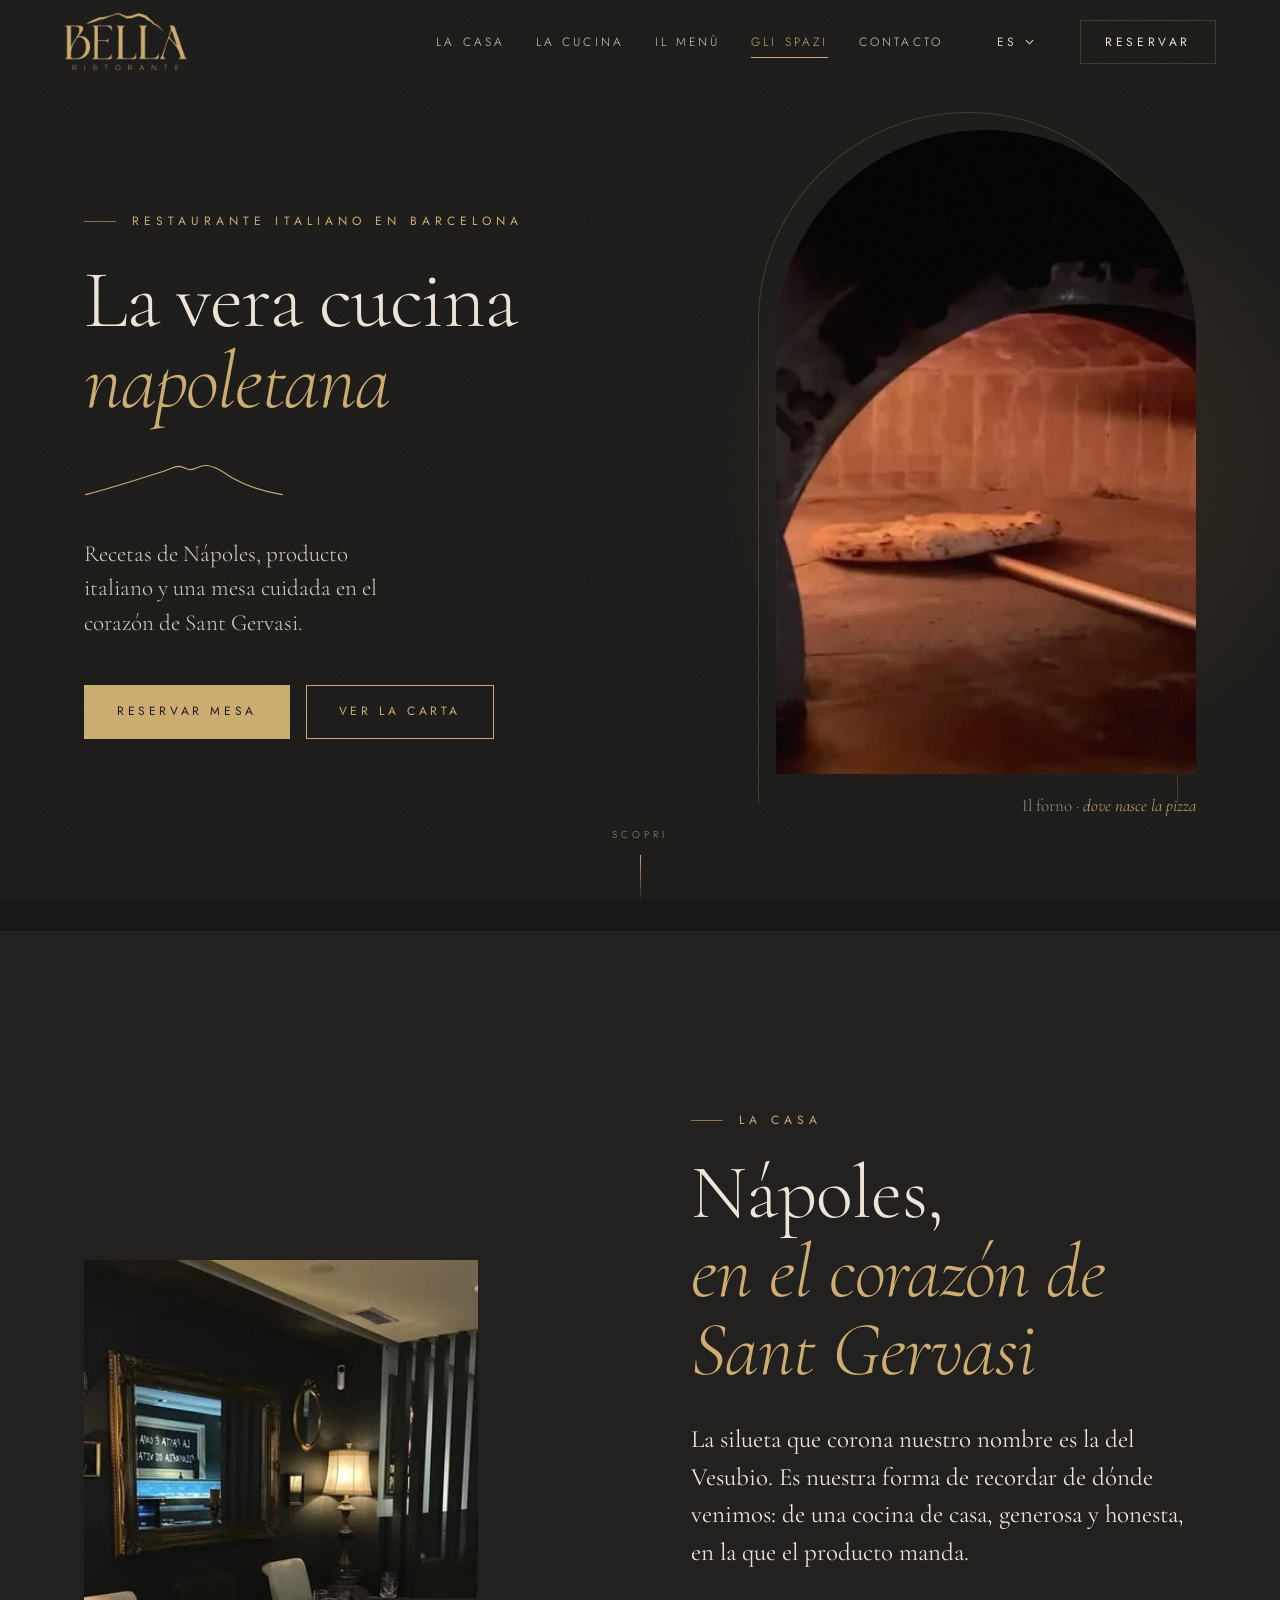
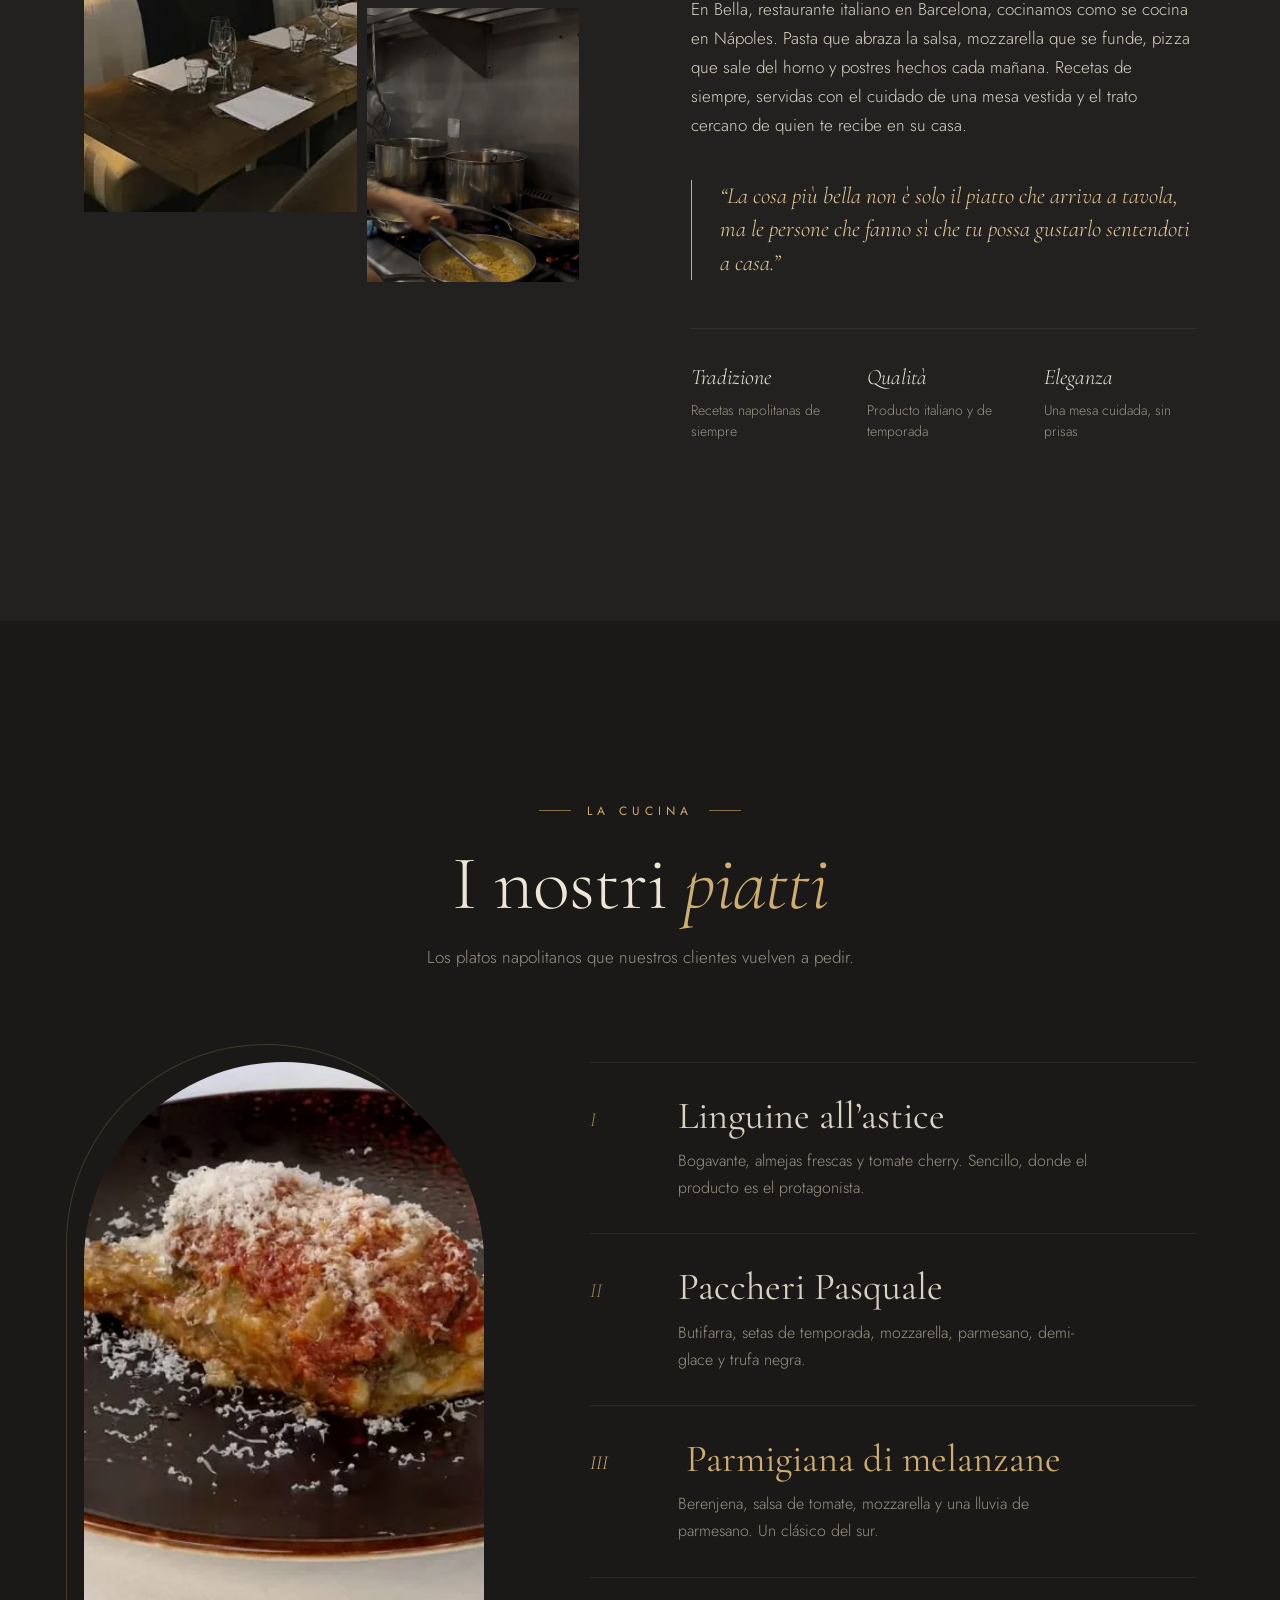
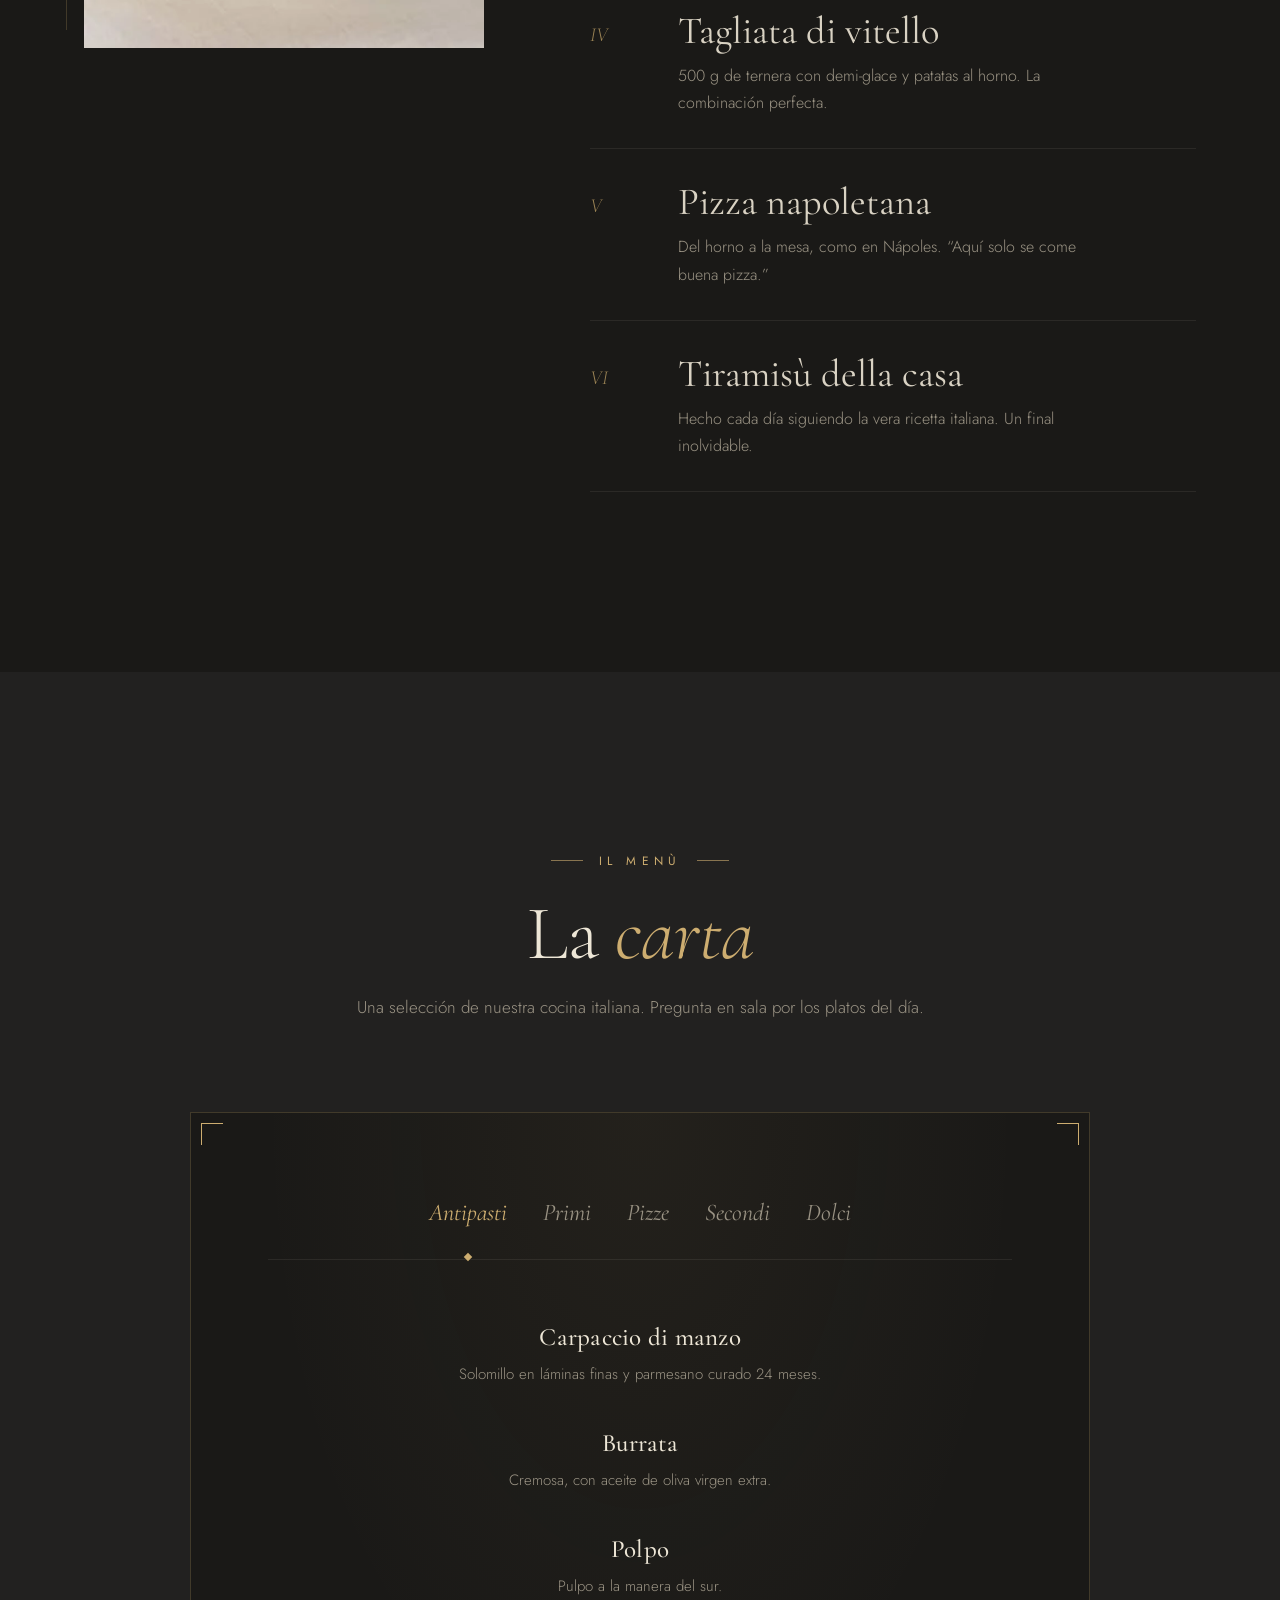
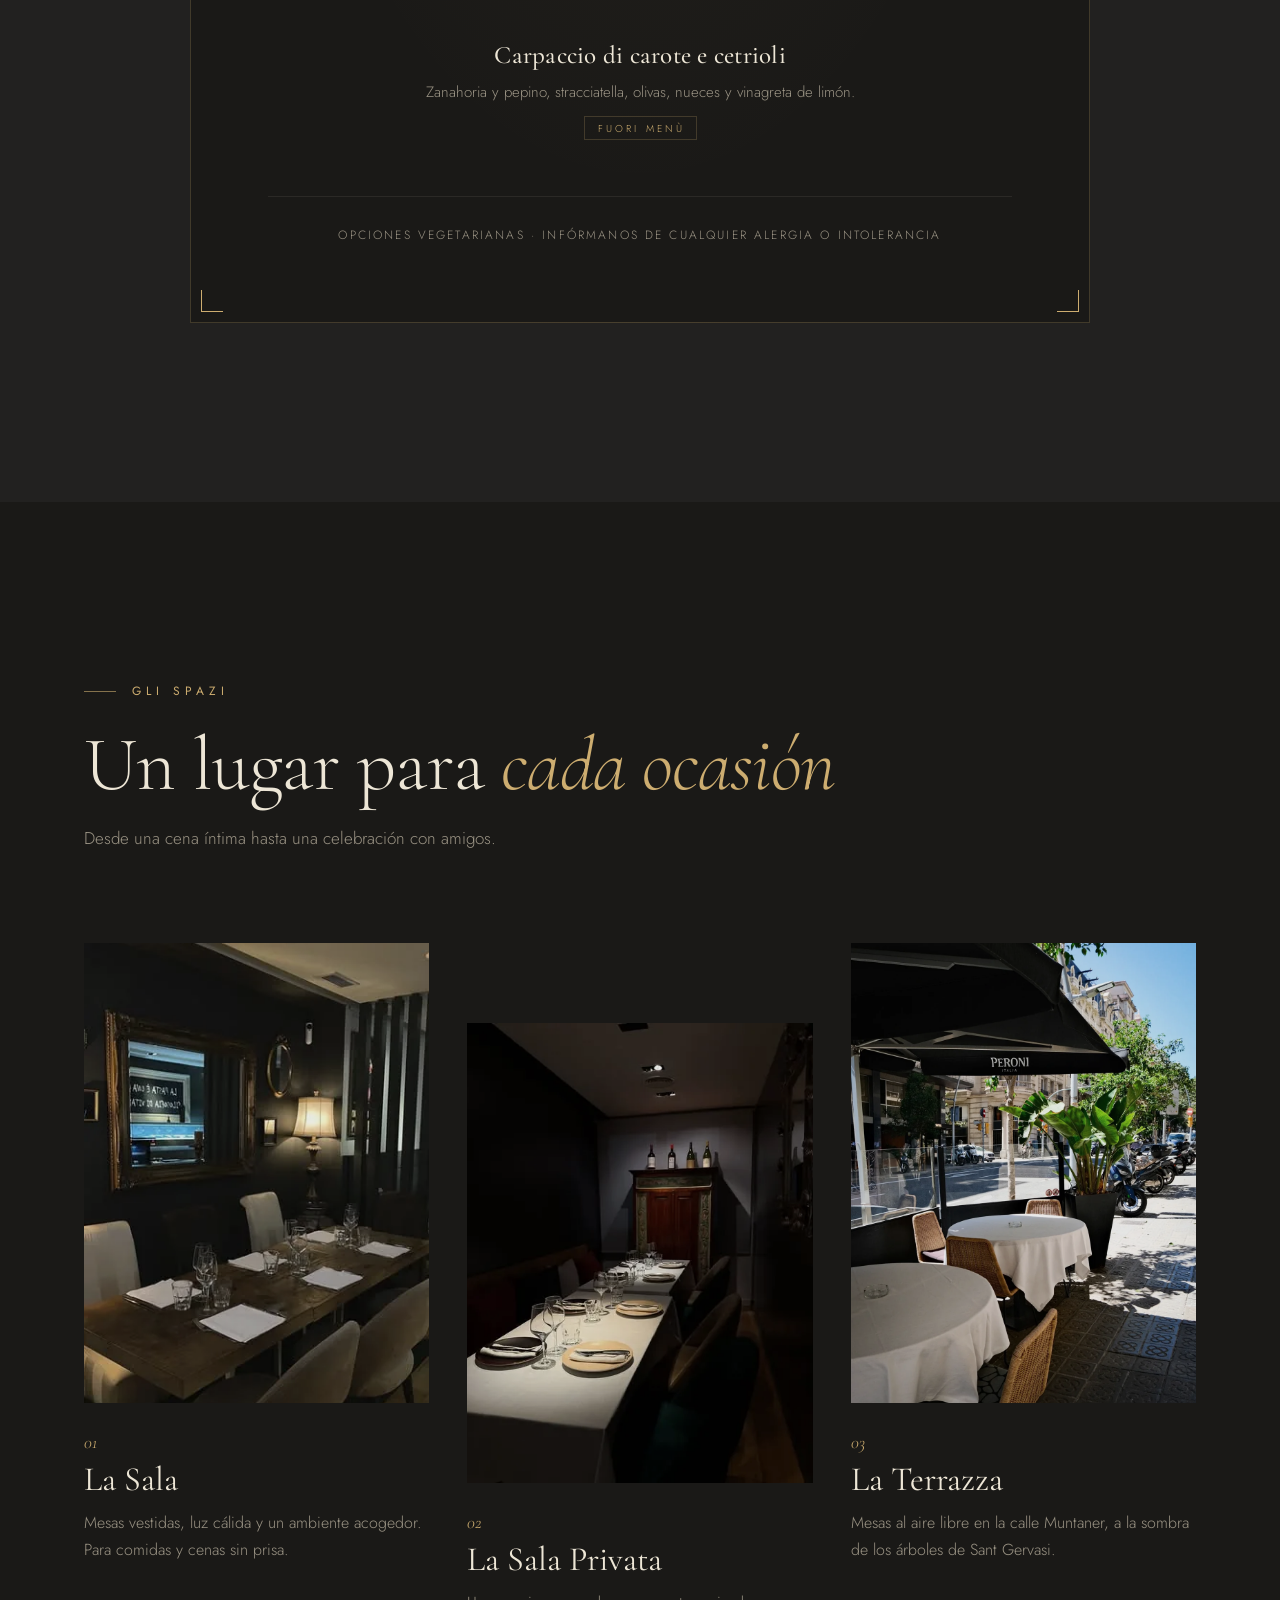
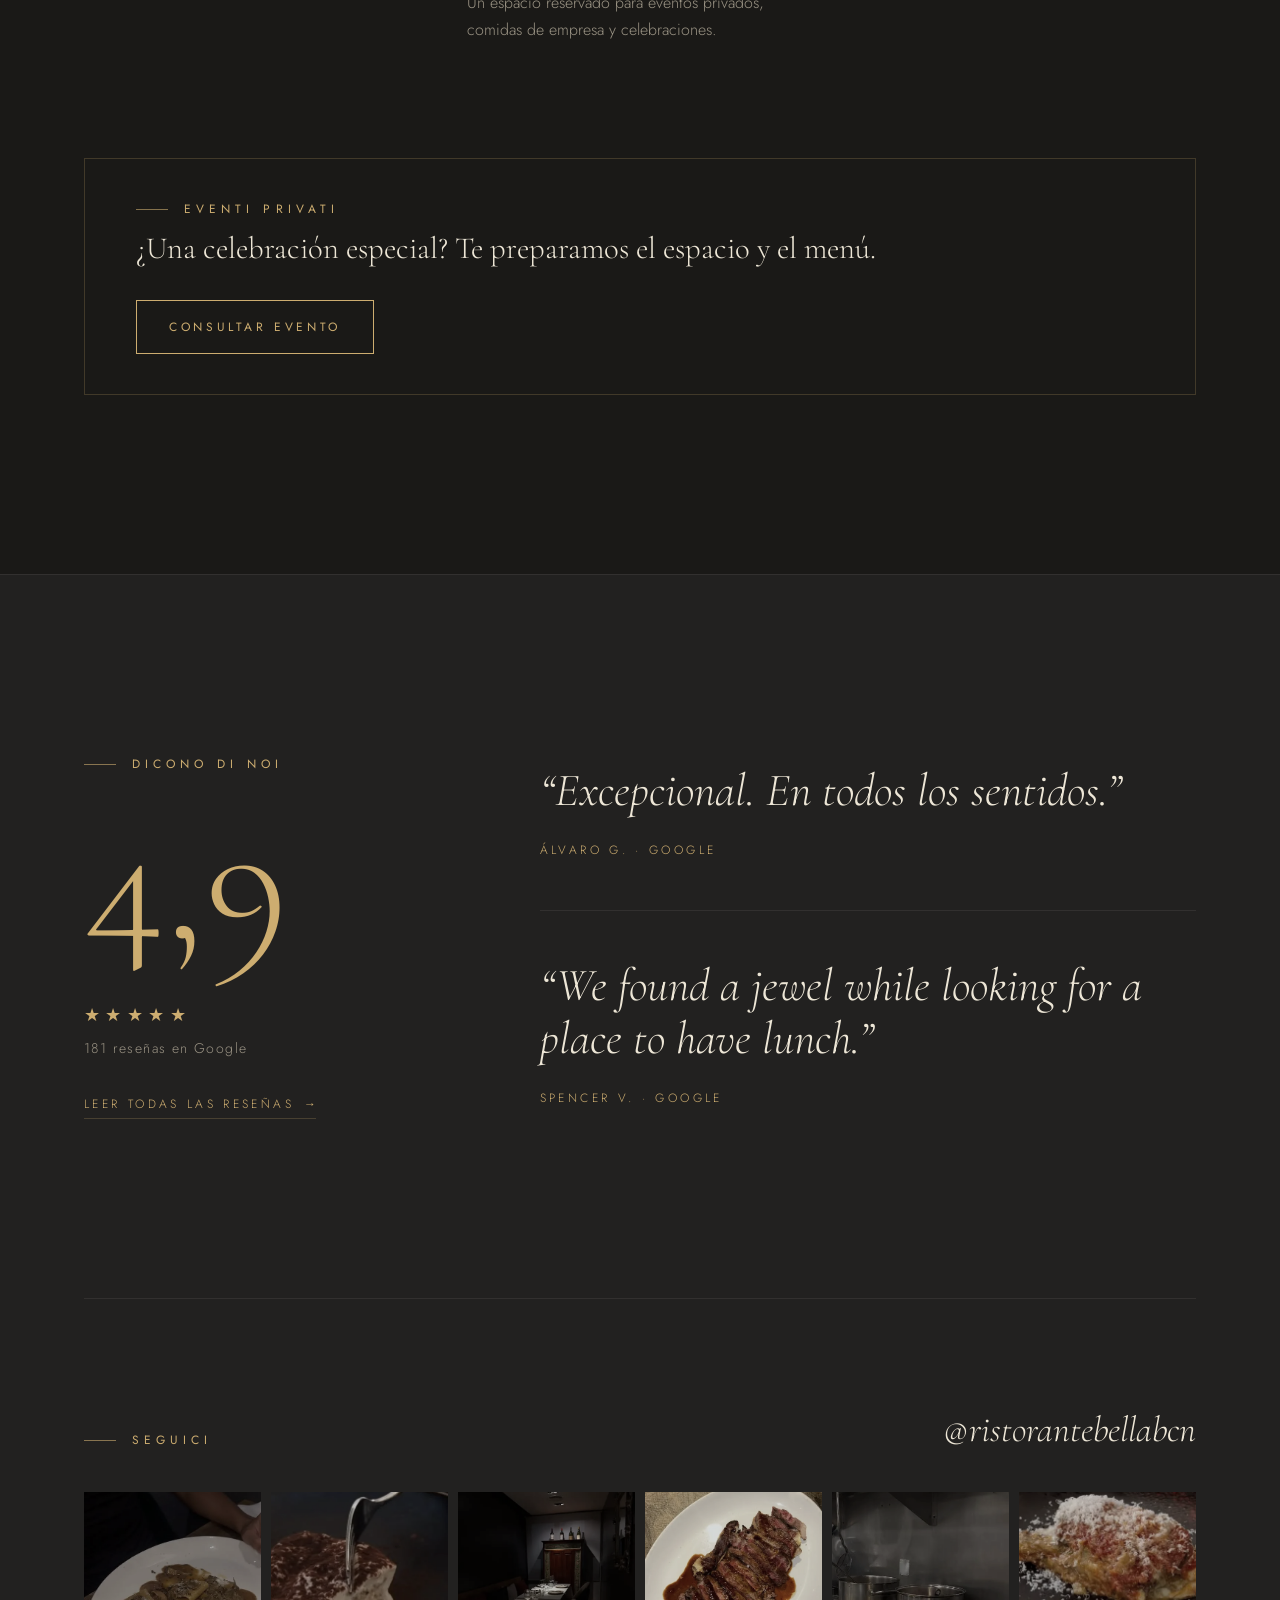
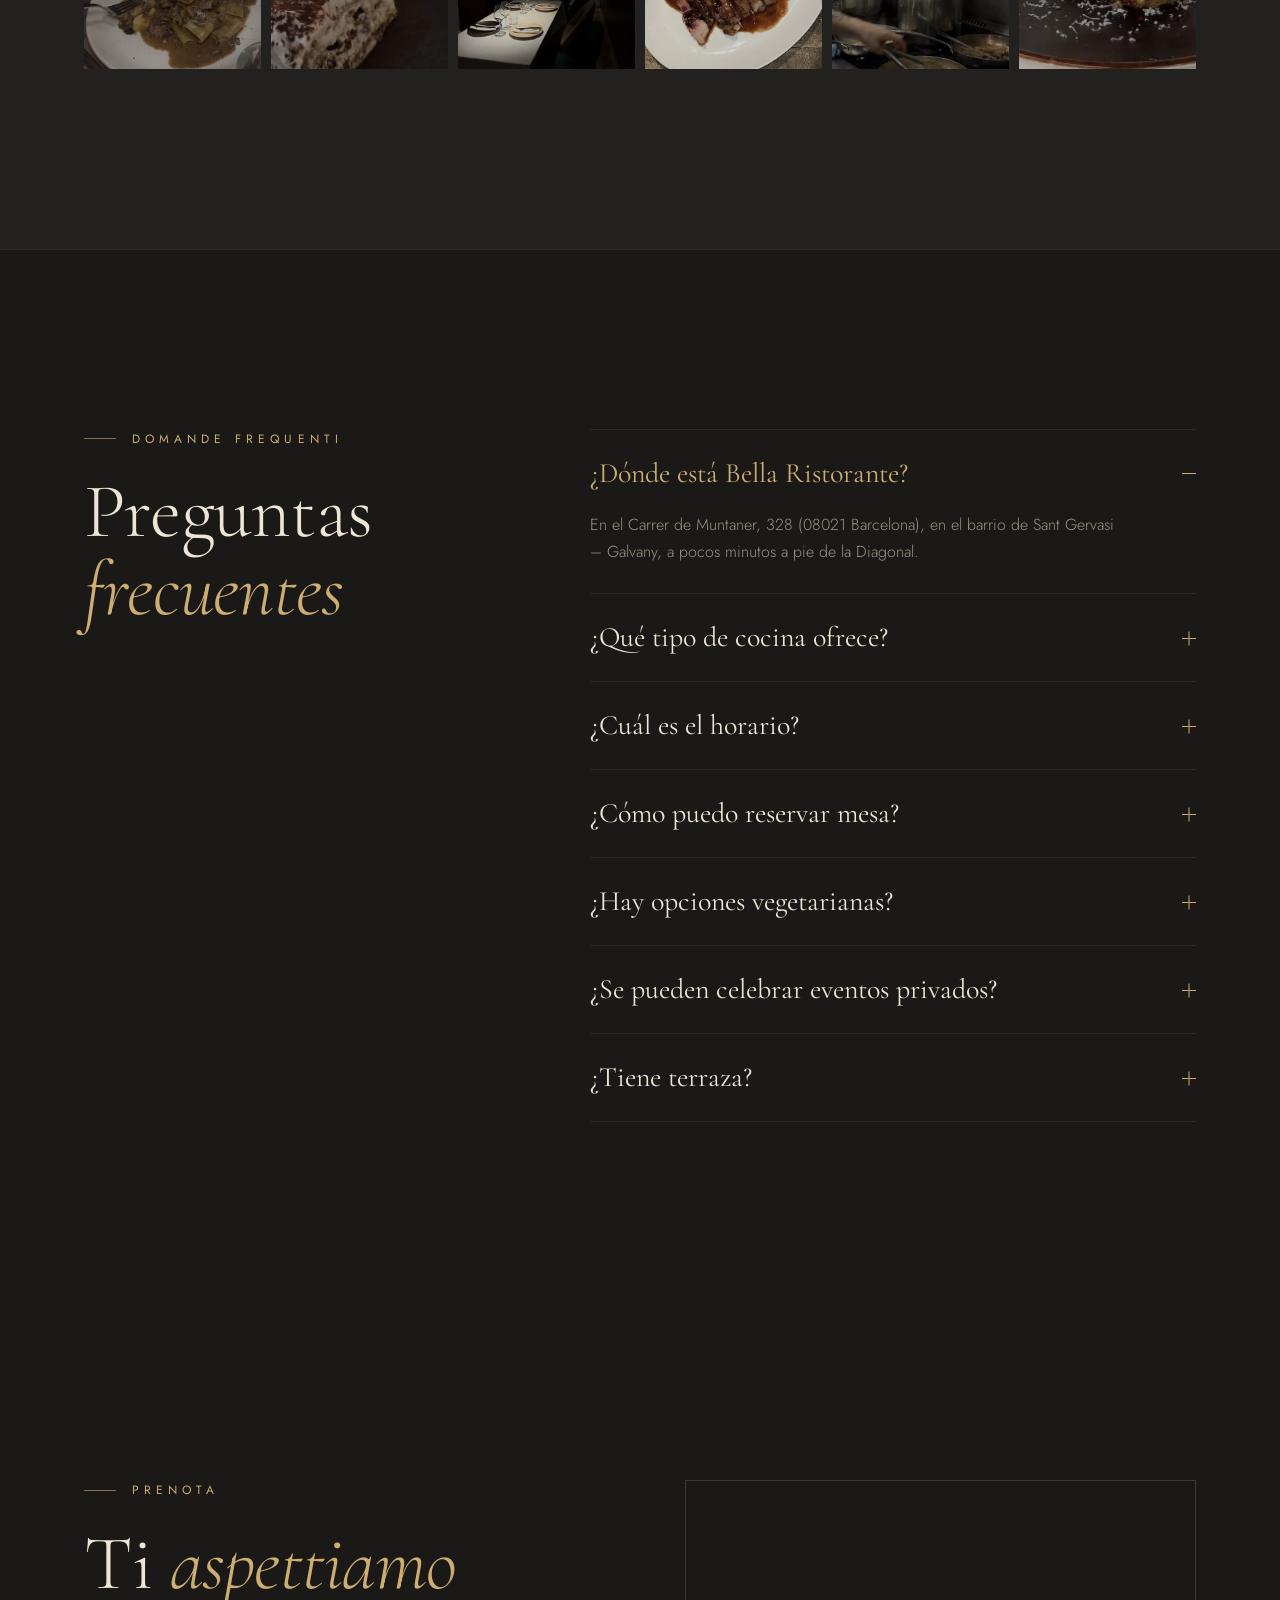
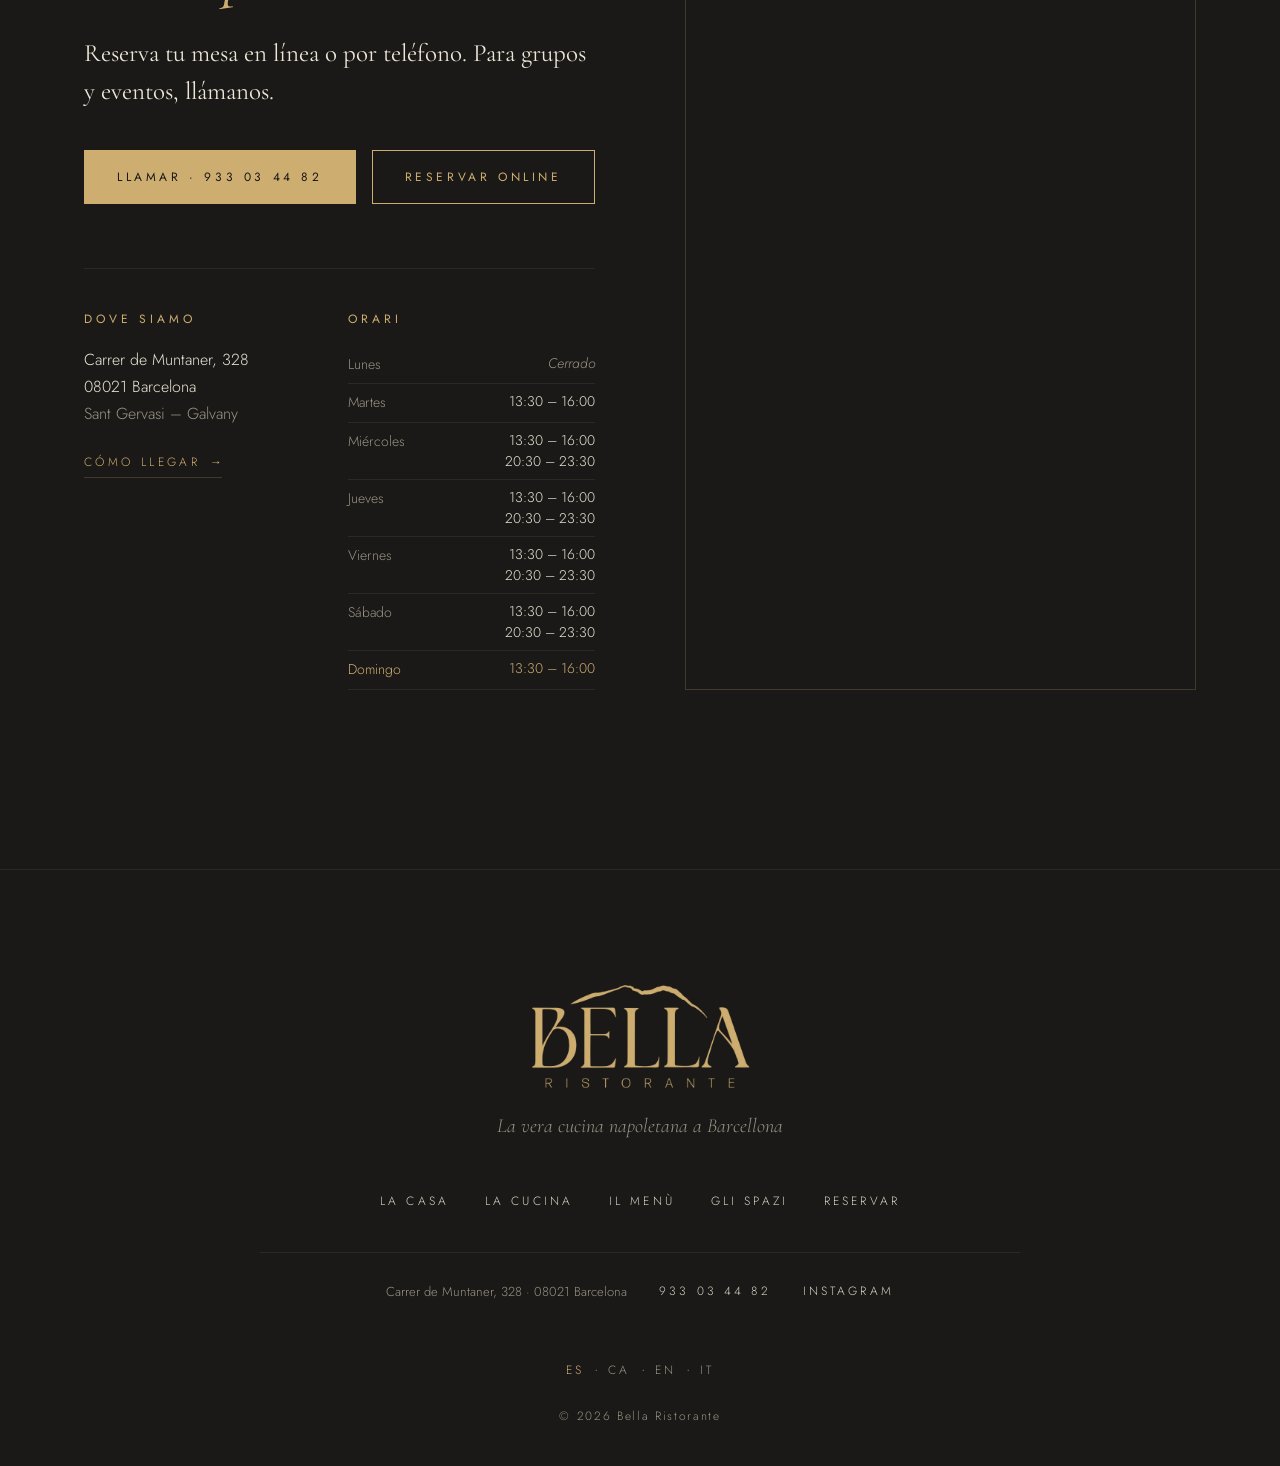
==== commit 9f8213e6: "Quitar aviso de horario y silueta repetida Co-Authored-By: Claude Opus 5.5 <noreply@anthropic.com>" ====
--- a/index.html
+++ b/index.html
@@ -126,9 +126,6 @@
             <a href="https://www.google.com/maps/reserve/v/dine/c/l1GbsbQyNqk?source=pa&amp;hl=es-ES" target="_blank" rel="noopener" data-reserva class="btn btn--gold">Reservar mesa</a>
             <a href="#menu" class="btn btn--line">Ver la carta</a>
           </div>
-          <p class="hero__status reveal" style="--d:.55s" id="openStatus" aria-live="polite">
-            <span class="dot" aria-hidden="true"></span><span class="status-text">Carrer de Muntaner, 328</span>
-          </p>
         </div>
 
         <figure class="hero__media reveal" style="--d:.2s">
@@ -160,7 +157,6 @@
         <div class="casa__text">
           <p class="eyebrow reveal">La Casa</p>
           <h2 class="title reveal">Nápoles,<br><em>en el corazón de Sant Gervasi</em></h2>
-          <svg class="vesuvio reveal" viewBox="0 0 240 40" aria-hidden="true"><path d="M2 38 C40 28 70 18 98 9 C104 7 108 4 114 4 C120 4 122 8 128 8 C134 8 138 3 146 3 C156 3 166 10 178 18 C196 28 214 34 238 38" /></svg>
           <p class="lead reveal">La silueta que corona nuestro nombre es la del Vesubio. Es nuestra forma de recordar de dónde venimos: de una cocina de casa, generosa y honesta, en la que el producto manda.</p>
           <p class="reveal">En Bella, restaurante italiano en Barcelona, cocinamos como se cocina en Nápoles. Pasta que abraza la salsa, mozzarella que se funde, pizza que sale del horno y postres hechos cada mañana. Recetas de siempre, servidas con el cuidado de una mesa vestida y el trato cercano de quien te recibe en su casa.</p>
           <blockquote class="quote reveal" lang="it">
@@ -503,7 +499,7 @@
     </div>
   </footer>
 
-  <script>window.BELLA = {"lang":"es","base":"","t":{"openNow":"Abierto ahora","until":"hasta las {t}","today":"Cerrado · abrimos hoy a las {t}","tomorrow":"Cerrado · abrimos mañana a las {t}","day":"Cerrado · abrimos el {d} a las {t}","days":["domingo","lunes","martes","miércoles","jueves","viernes","sábado"],"openMenu":"Abrir menú","closeMenu":"Cerrar menú"},"config":{"reservas":"https://www.google.com/maps/reserve/v/dine/c/l1GbsbQyNqk?source=pa&hl=es-ES","cartaCsv":"","cartaPdf":"","horario":{"0":[["13:30","16:00"]],"1":[],"2":[["13:30","16:00"]],"3":[["13:30","16:00"],["20:30","23:30"]],"4":[["13:30","16:00"],["20:30","23:30"]],"5":[["13:30","16:00"],["20:30","23:30"]],"6":[["13:30","16:00"],["20:30","23:30"]]}}};</script>
+  <script>window.BELLA = {"lang":"es","base":"","t":{"openMenu":"Abrir menú","closeMenu":"Cerrar menú"},"config":{"reservas":"https://www.google.com/maps/reserve/v/dine/c/l1GbsbQyNqk?source=pa&hl=es-ES","cartaCsv":"","cartaPdf":"","horario":{"0":[["13:30","16:00"]],"1":[],"2":[["13:30","16:00"]],"3":[["13:30","16:00"],["20:30","23:30"]],"4":[["13:30","16:00"],["20:30","23:30"]],"5":[["13:30","16:00"],["20:30","23:30"]],"6":[["13:30","16:00"],["20:30","23:30"]]}}};</script>
   <script src="js/main.js" defer></script>
 </body>
 </html>
--- a/css/styles.css
+++ b/css/styles.css
@@ -363,26 +363,7 @@
   max-width: 30ch;
   margin: 0 0 44px;
 }
-.hero__actions { display: flex; flex-wrap: wrap; gap: 16px; margin-bottom: 40px; }
-
-.hero__status {
-  display: inline-flex;
-  align-items: center;
-  gap: 12px;
-  font-size: 12px;
-  letter-spacing: .2em;
-  text-transform: uppercase;
-  color: var(--muted);
-  margin: 0;
-}
-.dot {
-  width: 7px; height: 7px;
-  border-radius: 50%;
-  background: var(--muted);
-  flex: none;
-}
-.is-open .dot { background: #8fbf86; box-shadow: 0 0 0 4px rgba(143, 191, 134, .15); }
-.is-open .status-text b { color: var(--cream); font-weight: 400; }
+.hero__actions { display: flex; flex-wrap: wrap; gap: 16px; }
 
 .hero__media {
   position: relative;
@@ -1108,7 +1089,6 @@
   .hero .vesuvio--hero { margin: 26px auto 22px; width: 160px; }
   .hero__sub { margin: 0 auto 36px; }
   .hero__actions { justify-content: center; }
-  .hero__status { justify-content: center; }
   .hero__media { justify-self: center; width: min(78%, 340px); margin-top: 24px; }
   .hero__scroll { display: none; }
 
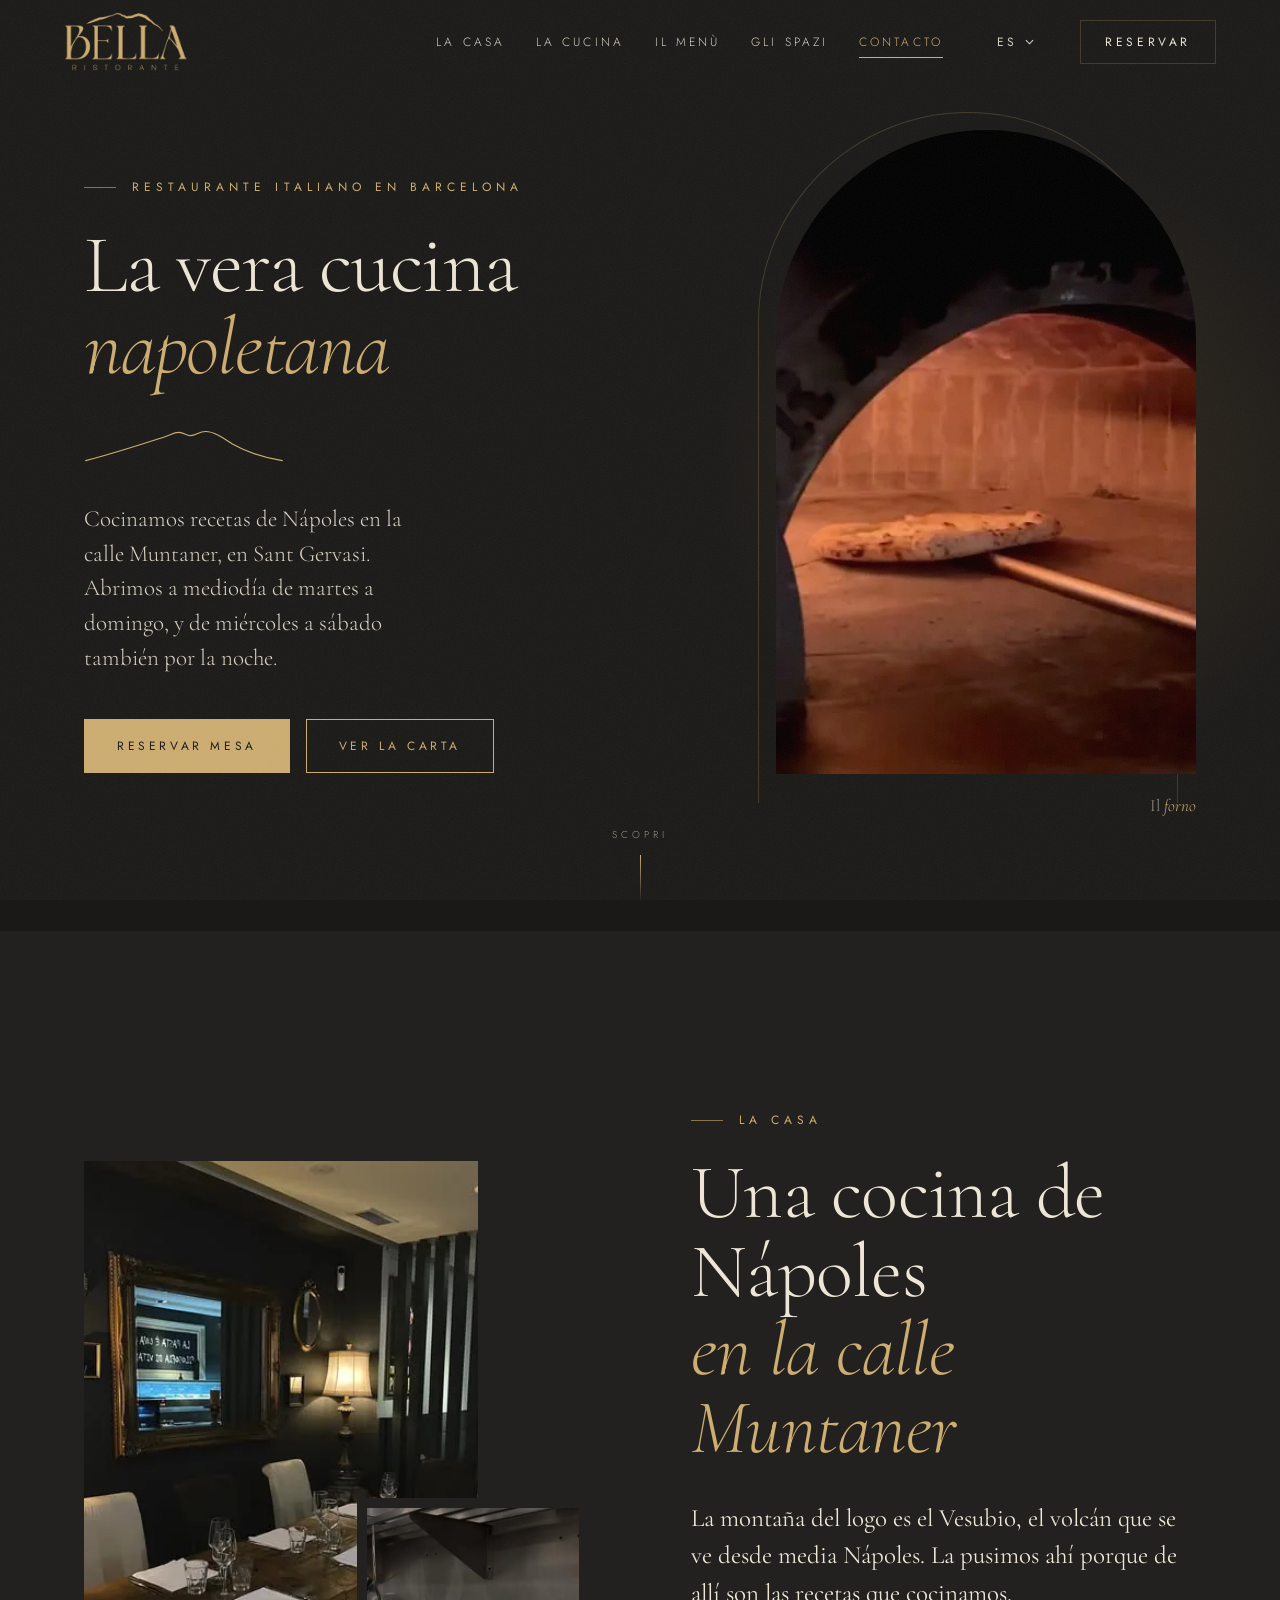
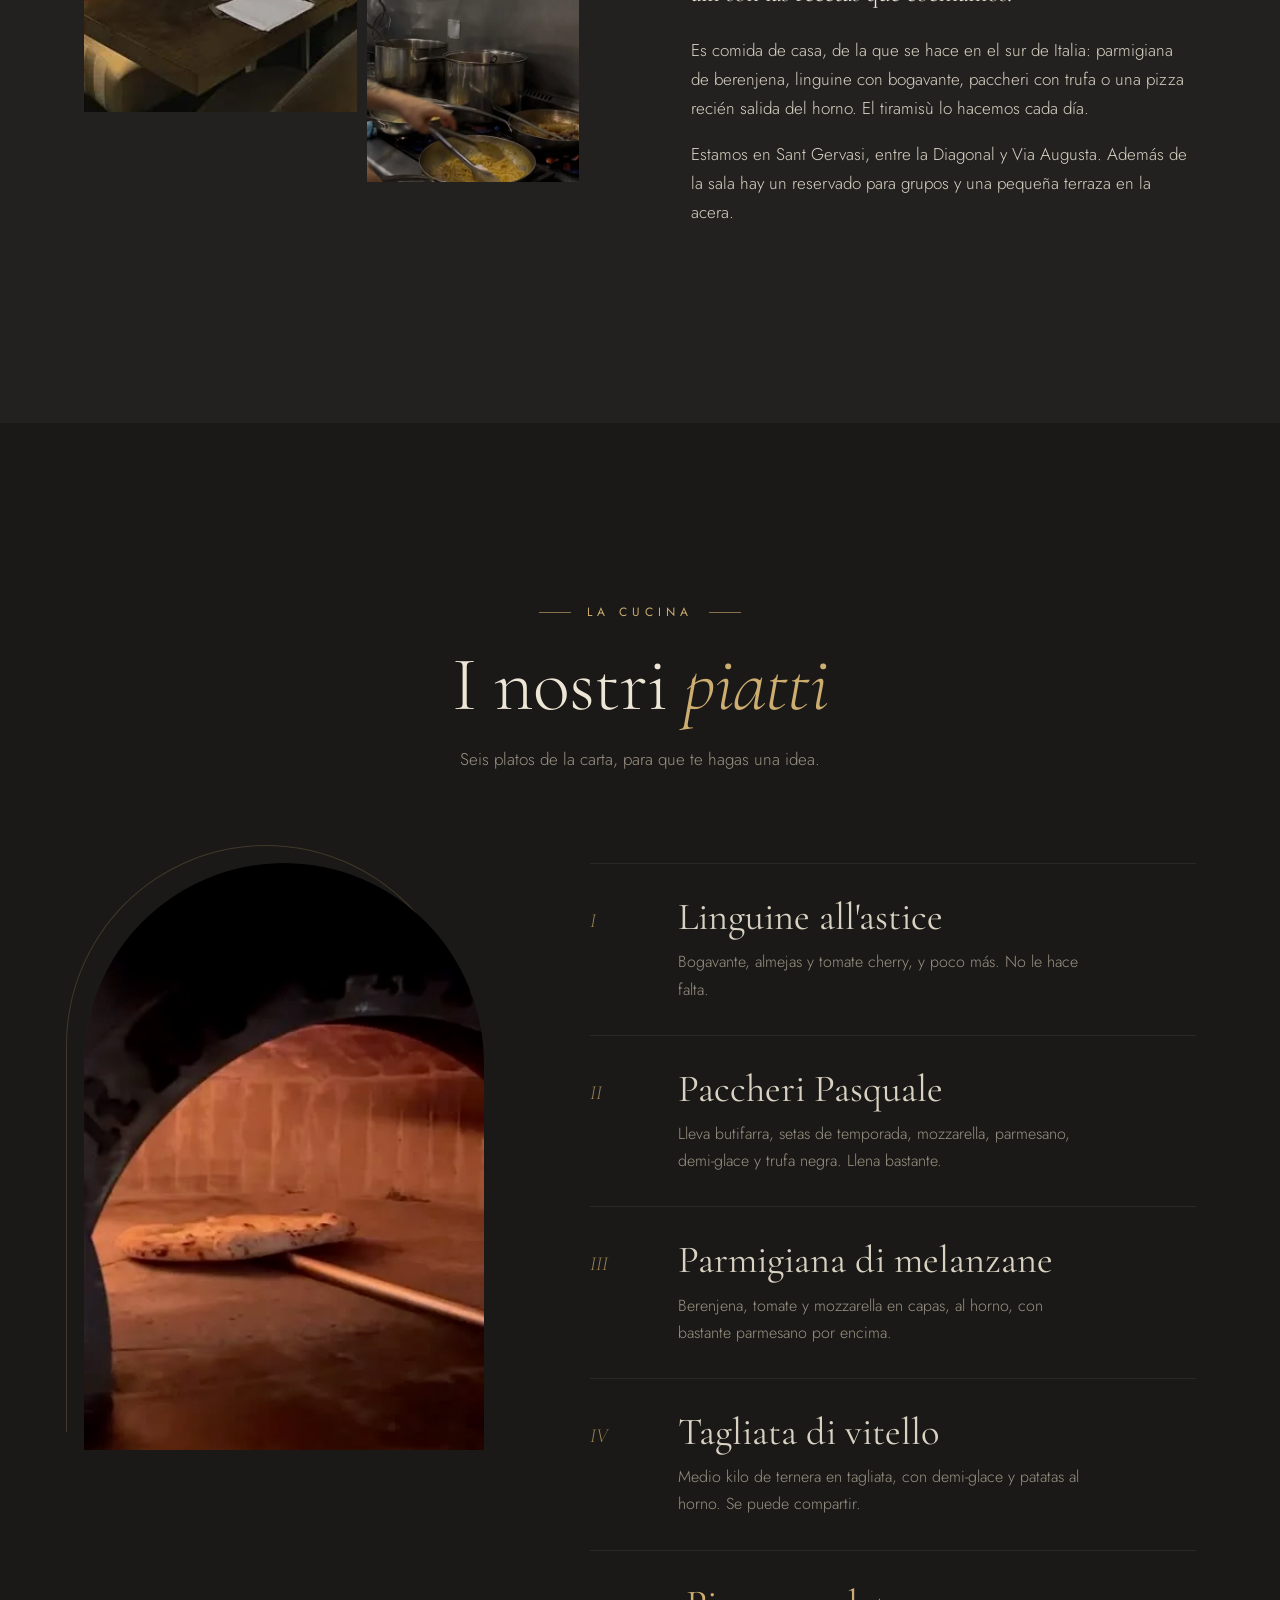
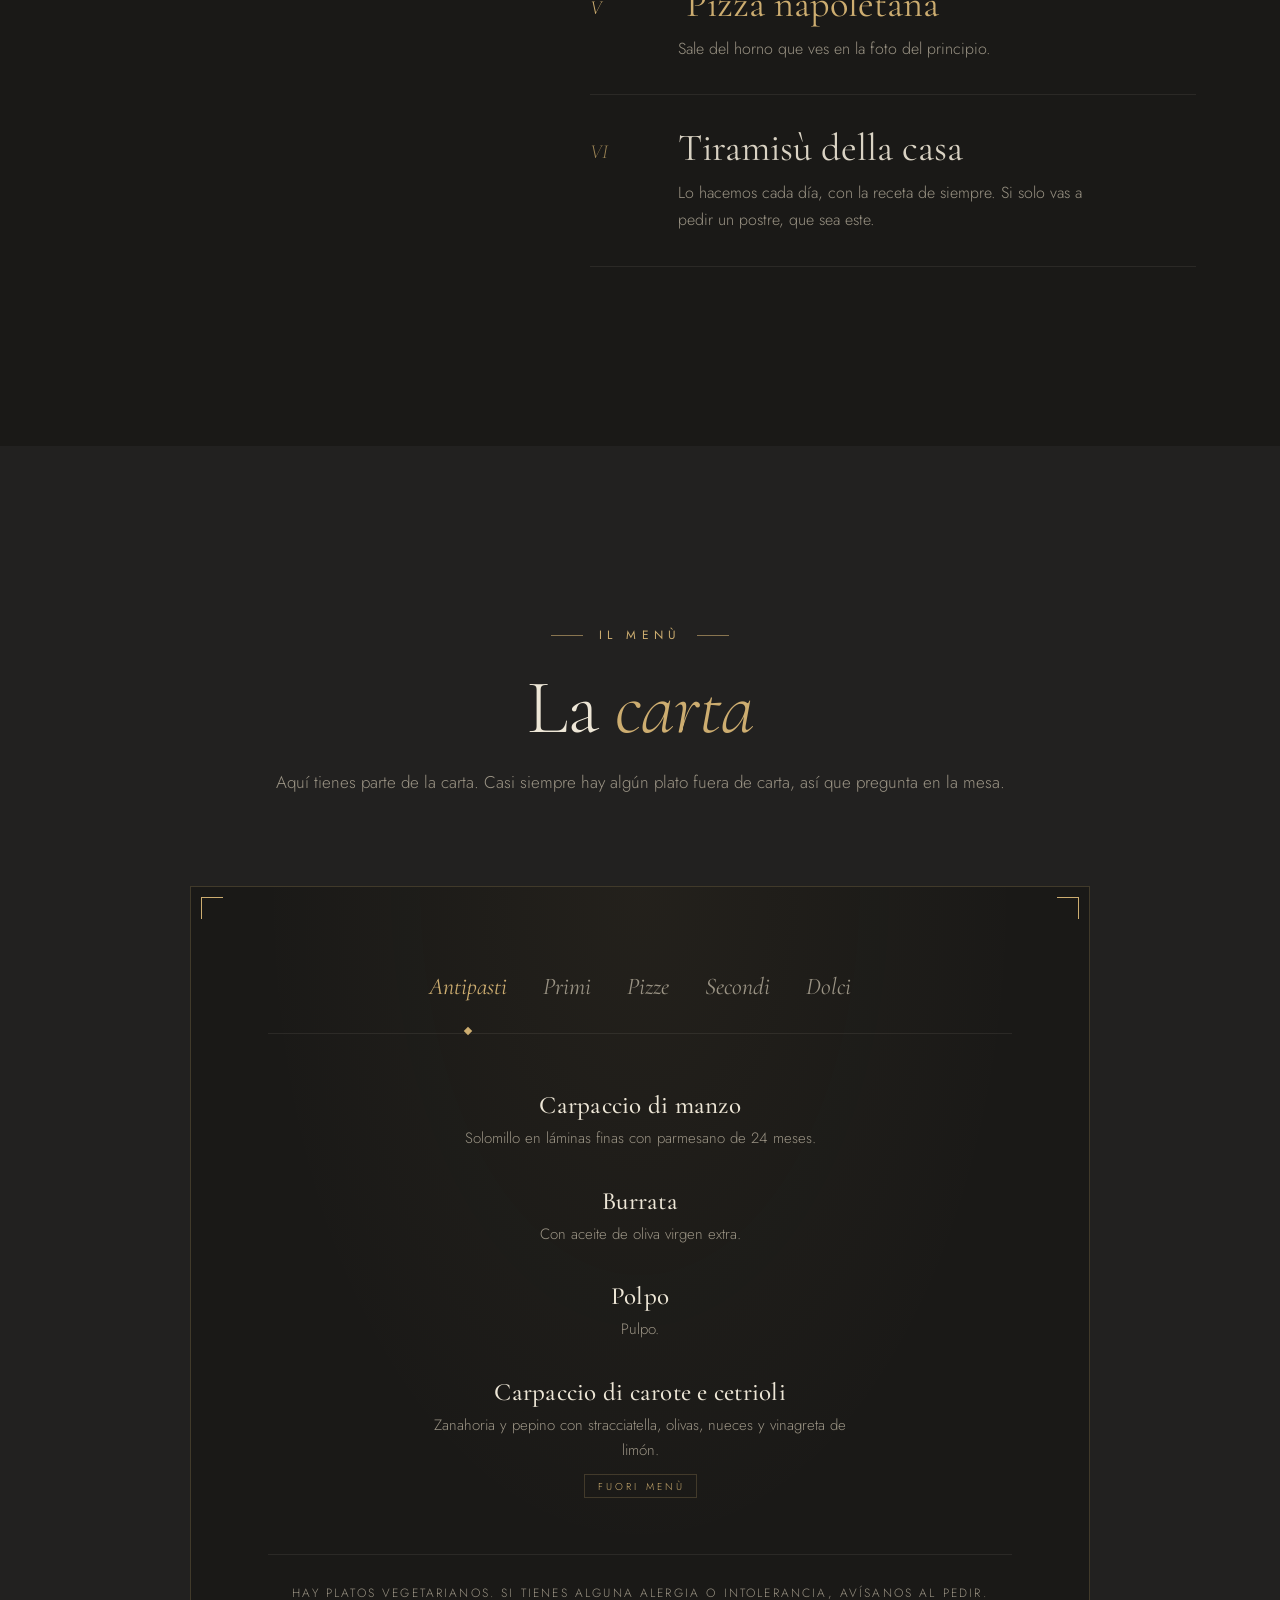
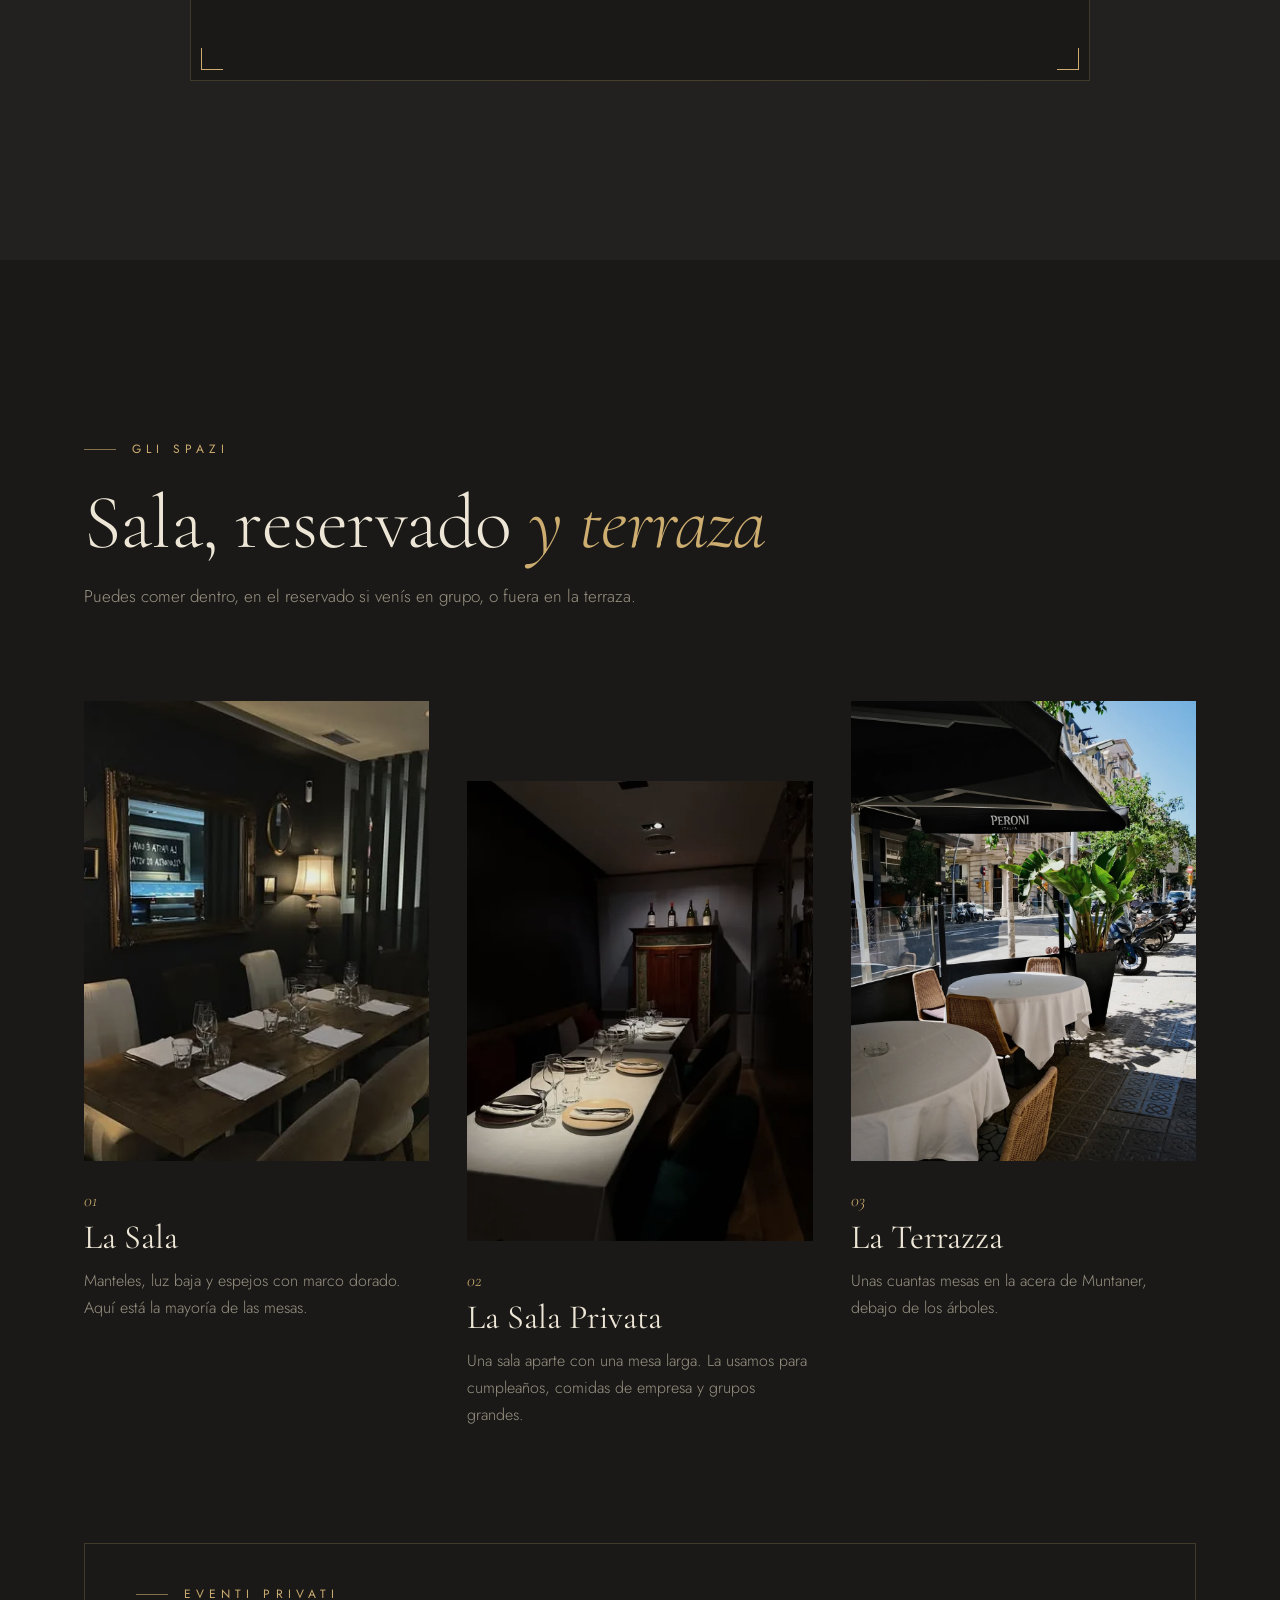
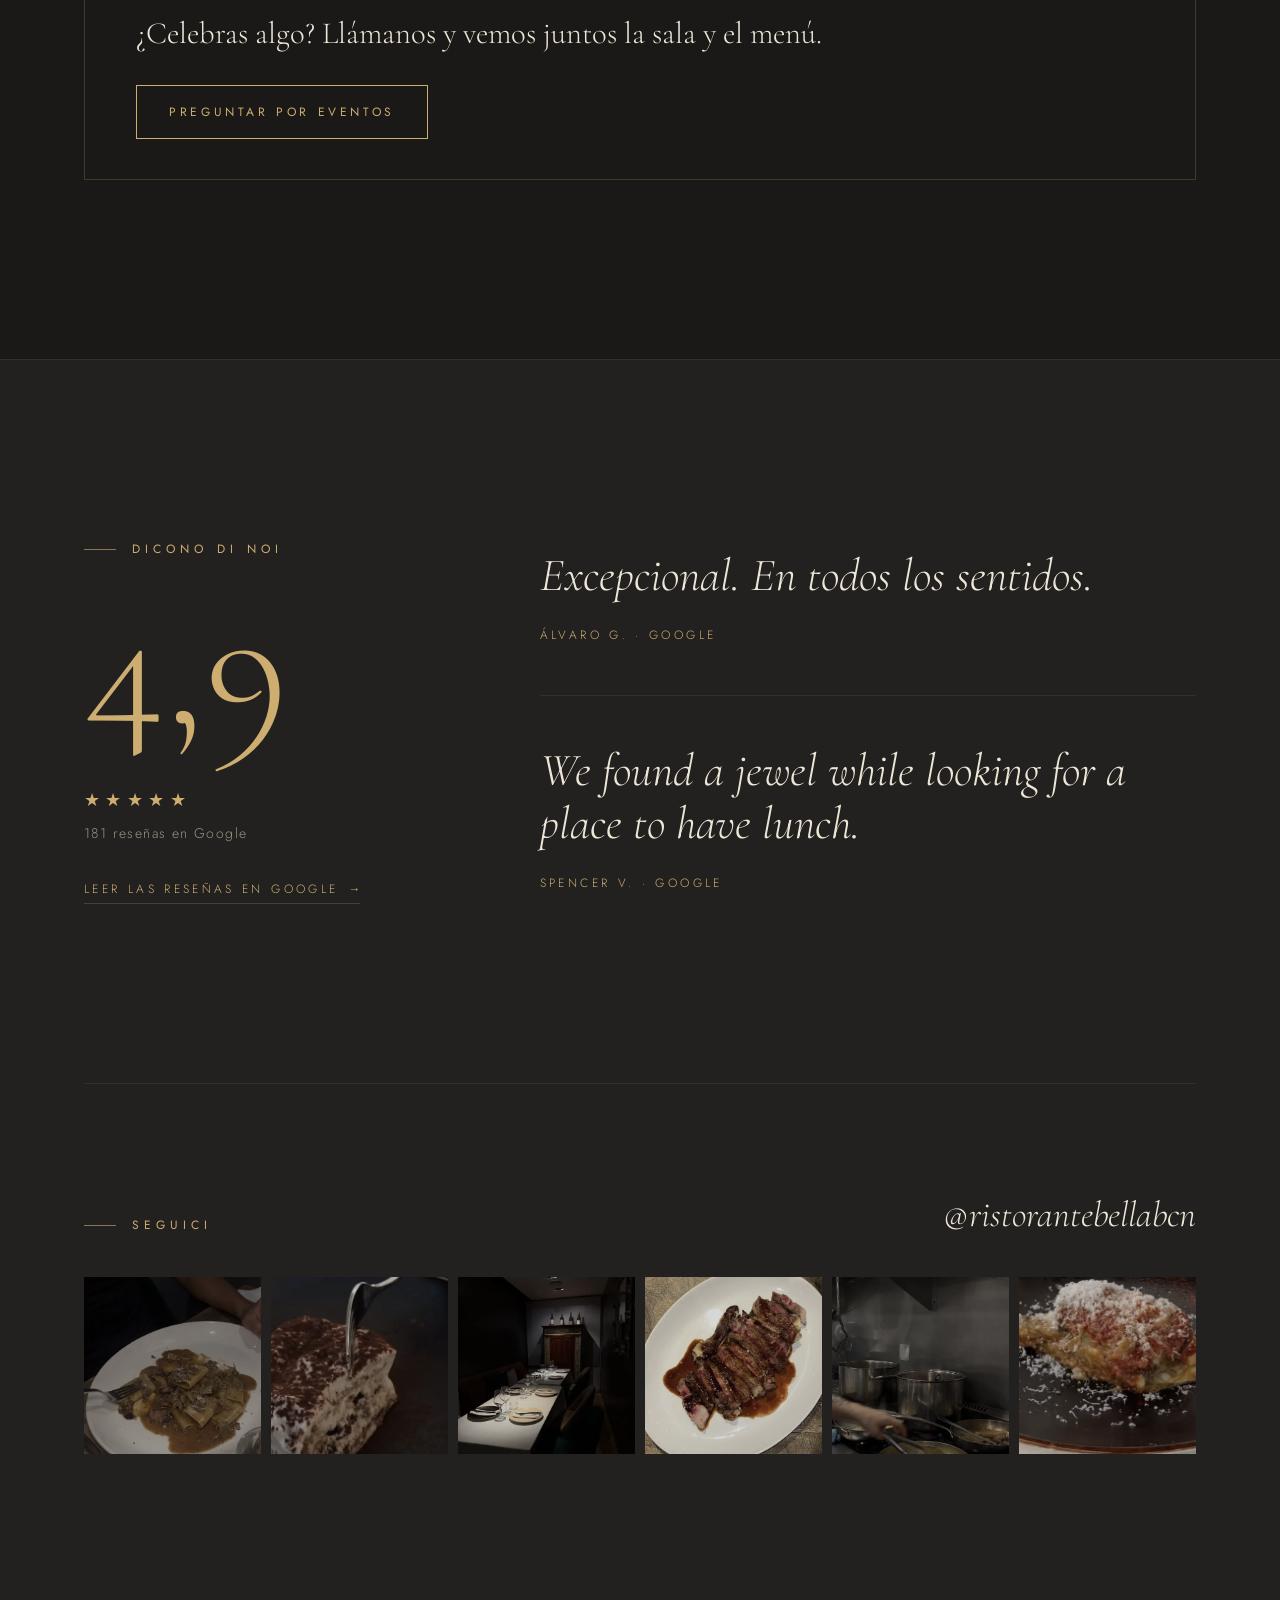
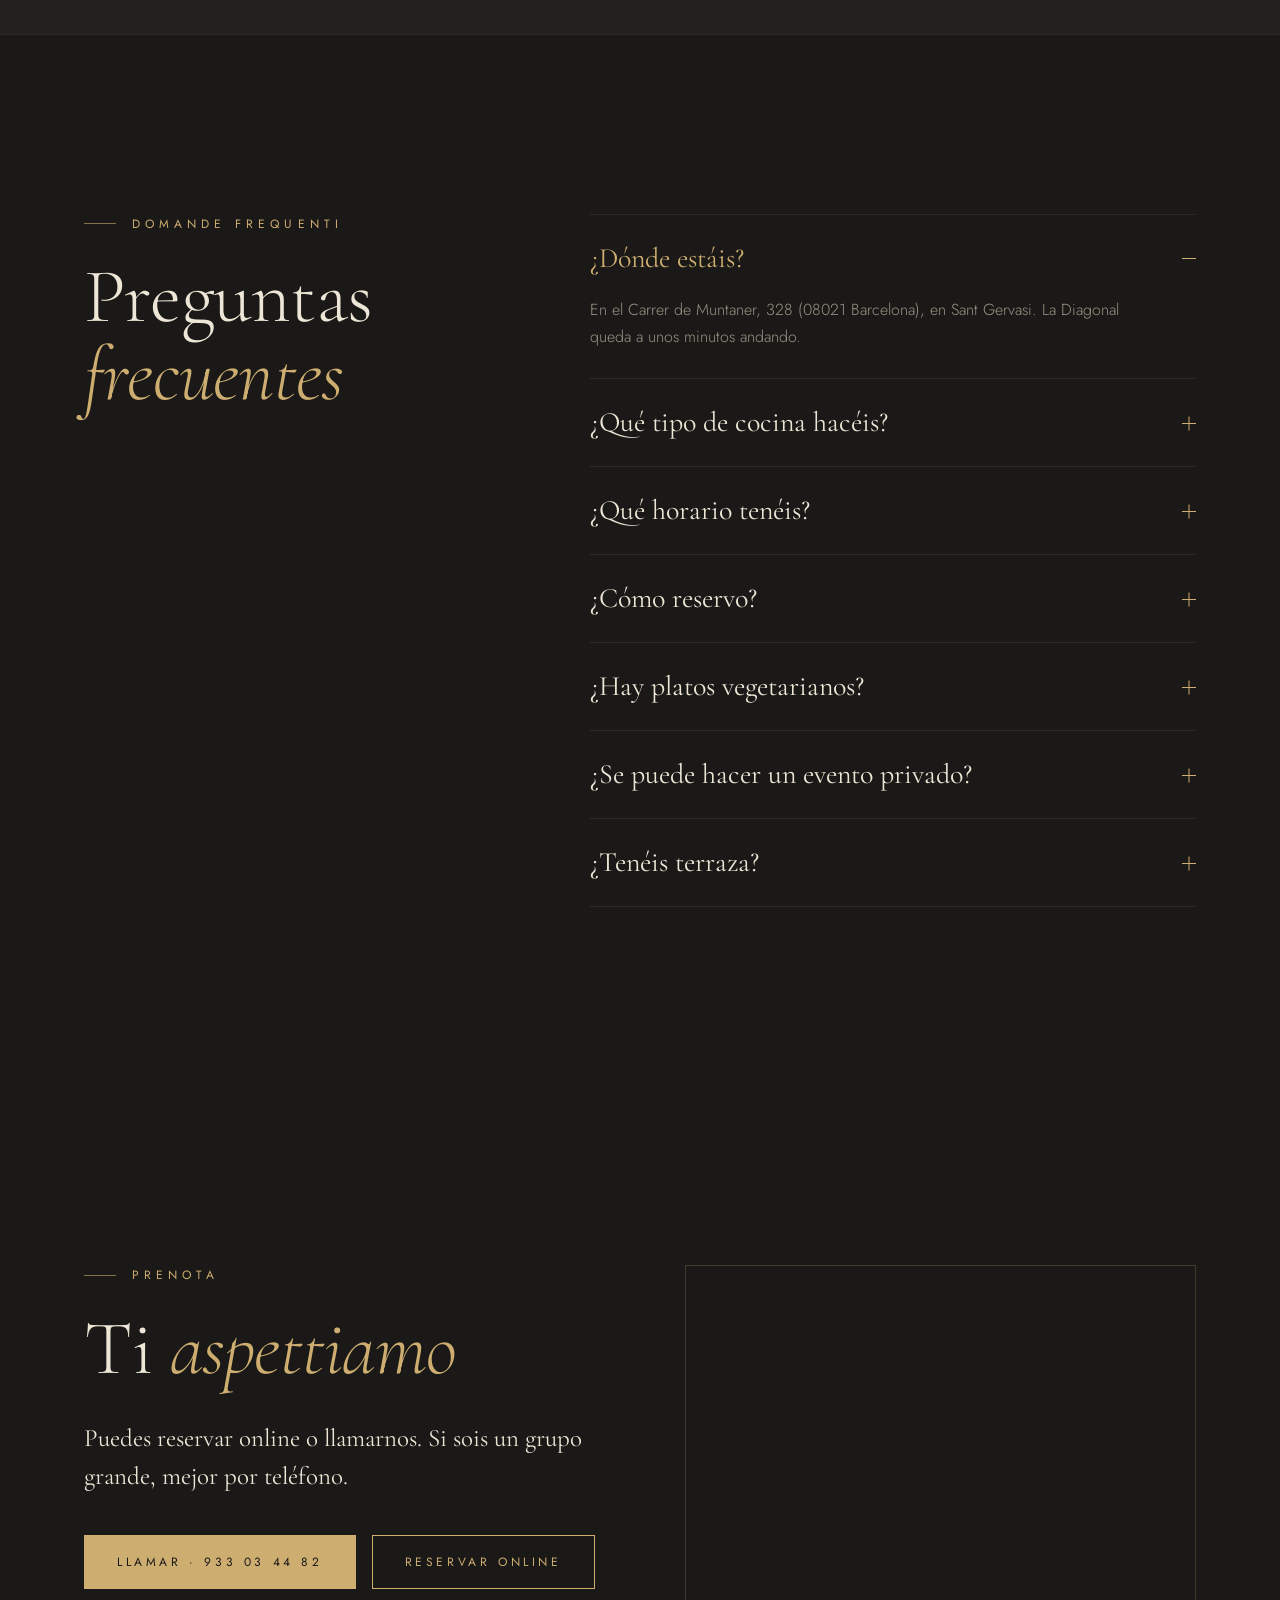
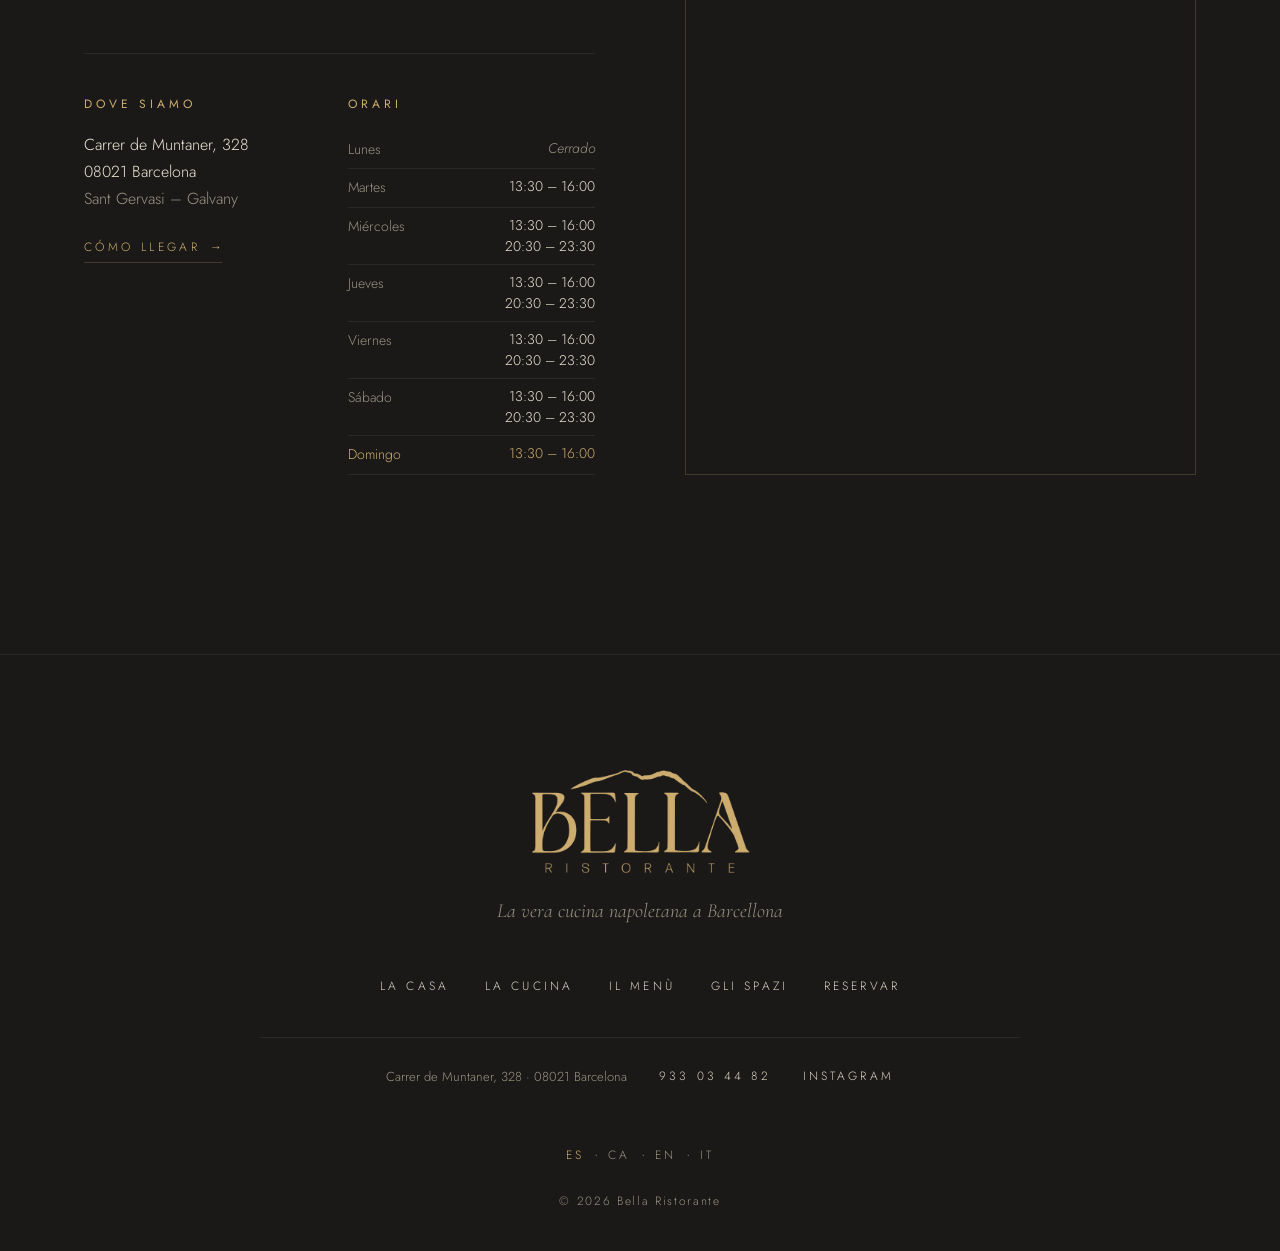
==== commit ddd7bc35: "Reescribir los textos para que suenen más naturales Co-Authored-By: Claude Opus 5.5 <noreply@anthrop" ====
--- a/index.html
+++ b/index.html
@@ -4,7 +4,7 @@
   <meta charset="utf-8">
   <meta name="viewport" content="width=device-width, initial-scale=1">
   <title>Restaurante italiano en Barcelona · Bella Ristorante</title>
-  <meta name="description" content="Auténtica cocina napolitana en Sant Gervasi: pasta, pizza al horno y tiramisù casero. C/ Muntaner 328, Barcelona. Reserva tu mesa online.">
+  <meta name="description" content="Restaurante napolitano en Muntaner 328 (Sant Gervasi). Pasta, pizza al horno y un tiramisù que hacemos cada día. De martes a domingo. Reserva online.">
   <meta name="robots" content="noindex, nofollow">
   <link rel="canonical" href="https://alejandrolay.github.io/bella-ristorante/">
   <link rel="alternate" hreflang="es" href="https://alejandrolay.github.io/bella-ristorante/">
@@ -20,7 +20,7 @@
   <meta property="og:type" content="restaurant.restaurant">
   <meta property="og:site_name" content="Bella Ristorante">
   <meta property="og:title" content="Restaurante italiano en Barcelona · Bella Ristorante">
-  <meta property="og:description" content="Auténtica cocina napolitana en Sant Gervasi: pasta, pizza al horno y tiramisù casero. C/ Muntaner 328, Barcelona. Reserva tu mesa online.">
+  <meta property="og:description" content="Restaurante napolitano en Muntaner 328 (Sant Gervasi). Pasta, pizza al horno y un tiramisù que hacemos cada día. De martes a domingo. Reserva online.">
   <meta property="og:url" content="https://alejandrolay.github.io/bella-ristorante/">
   <meta property="og:locale" content="es_ES">
   <meta property="og:locale:alternate" content="ca_ES">
@@ -39,7 +39,7 @@
   <meta property="place:location:longitude" content="2.1449862">
   <meta name="twitter:card" content="summary_large_image">
   <meta name="twitter:title" content="Restaurante italiano en Barcelona · Bella Ristorante">
-  <meta name="twitter:description" content="Auténtica cocina napolitana en Sant Gervasi: pasta, pizza al horno y tiramisù casero. C/ Muntaner 328, Barcelona. Reserva tu mesa online.">
+  <meta name="twitter:description" content="Restaurante napolitano en Muntaner 328 (Sant Gervasi). Pasta, pizza al horno y un tiramisù que hacemos cada día. De martes a domingo. Reserva online.">
   <meta name="twitter:image" content="https://alejandrolay.github.io/bella-ristorante/assets/img/og-bella.jpg">
 
   <meta name="geo.region" content="ES-CT">
@@ -47,7 +47,7 @@
   <meta name="geo.position" content="41.3977449;2.1449862">
   <meta name="ICBM" content="41.3977449, 2.1449862">
 
-  <script type="application/ld+json">{"@context":"https://schema.org","@graph":[{"@type":"WebSite","@id":"https://alejandrolay.github.io/bella-ristorante/#website","url":"https://alejandrolay.github.io/bella-ristorante/","name":"Bella Ristorante","inLanguage":["es","ca","en","it"],"publisher":{"@id":"https://alejandrolay.github.io/bella-ristorante/#restaurant"}},{"@type":"WebPage","@id":"https://alejandrolay.github.io/bella-ristorante/#webpage","url":"https://alejandrolay.github.io/bella-ristorante/","name":"Restaurante italiano en Barcelona · Bella Ristorante","description":"Auténtica cocina napolitana en Sant Gervasi: pasta, pizza al horno y tiramisù casero. C/ Muntaner 328, Barcelona. Reserva tu mesa online.","inLanguage":"es","isPartOf":{"@id":"https://alejandrolay.github.io/bella-ristorante/#website"},"about":{"@id":"https://alejandrolay.github.io/bella-ristorante/#restaurant"},"primaryImageOfPage":{"@type":"ImageObject","url":"https://alejandrolay.github.io/bella-ristorante/assets/img/og-bella.jpg","width":1200,"height":630}},{"@type":"Restaurant","@id":"https://alejandrolay.github.io/bella-ristorante/#restaurant","name":"Bella Ristorante","alternateName":"Ristorante Bella","description":"Auténtica cocina napolitana en Sant Gervasi: pasta, pizza al horno y tiramisù casero. C/ Muntaner 328, Barcelona. Reserva tu mesa online.","url":"https://alejandrolay.github.io/bella-ristorante/","image":["https://alejandrolay.github.io/bella-ristorante/assets/img/og-bella.jpg","https://alejandrolay.github.io/bella-ristorante/assets/img/terraza.webp","https://alejandrolay.github.io/bella-ristorante/assets/img/sala.webp","https://alejandrolay.github.io/bella-ristorante/assets/img/linguine-astice.webp"],"logo":"https://alejandrolay.github.io/bella-ristorante/assets/img/logo-bella.png","telephone":"+34933034482","priceRange":"€€","servesCuisine":["Italiana","Napolitana","Pizza","Mediterránea"],"address":{"@type":"PostalAddress","streetAddress":"Carrer de Muntaner, 328","postalCode":"08021","addressLocality":"Barcelona","addressRegion":"Cataluña","addressCountry":"ES"},"geo":{"@type":"GeoCoordinates","latitude":41.3977449,"longitude":2.1449862},"hasMap":"https://maps.app.goo.gl/jpqYPJMmKvCjoJGz5","openingHoursSpecification":[{"@type":"OpeningHoursSpecification","dayOfWeek":["Sunday","Tuesday","Wednesday","Thursday","Friday","Saturday"],"opens":"13:30","closes":"16:00"},{"@type":"OpeningHoursSpecification","dayOfWeek":["Wednesday","Thursday","Friday","Saturday"],"opens":"20:30","closes":"23:30"}],"acceptsReservations":true,"potentialAction":{"@type":"ReserveAction","target":{"@type":"EntryPoint","urlTemplate":"https://www.google.com/maps/reserve/v/dine/c/l1GbsbQyNqk?source=pa&hl=es-ES","inLanguage":"es","actionPlatform":["http://schema.org/DesktopWebPlatform","http://schema.org/MobileWebPlatform"]},"result":{"@type":"FoodEstablishmentReservation","name":"Reservar mesa"}},"hasMenu":{"@type":"Menu","name":"Carta de Bella Ristorante","url":"https://alejandrolay.github.io/bella-ristorante/#menu","inLanguage":"es","hasMenuSection":[{"@type":"MenuSection","name":"Antipasti","hasMenuItem":[{"@type":"MenuItem","name":"Carpaccio di manzo","description":"Solomillo en láminas finas y parmesano curado 24 meses."},{"@type":"MenuItem","name":"Burrata","description":"Cremosa, con aceite de oliva virgen extra."},{"@type":"MenuItem","name":"Polpo","description":"Pulpo a la manera del sur."},{"@type":"MenuItem","name":"Carpaccio di carote e cetrioli","description":"Zanahoria y pepino, stracciatella, olivas, nueces y vinagreta de limón."}]},{"@type":"MenuSection","name":"Primi","hasMenuItem":[{"@type":"MenuItem","name":"Linguine all’astice","description":"Bogavante, almejas y tomate cherry."},{"@type":"MenuItem","name":"Paccheri Pasquale","description":"Butifarra, setas de temporada, mozzarella, parmesano, demi-glace y trufa negra."},{"@type":"MenuItem","name":"La Gran Carbonara","description":"Nuestra carbonara, la de siempre."},{"@type":"MenuItem","name":"Fettuccine al tartufo","description":"Fettuccine con trufa."},{"@type":"MenuItem","name":"Pasta ai frutti di mare","description":"Con lo mejor del mar, como en la bahía de Nápoles."}]},{"@type":"MenuSection","name":"Pizze","hasMenuItem":[{"@type":"MenuItem","name":"Margherita","description":"Tomate, mozzarella, albahaca y aceite de oliva."},{"@type":"MenuItem","name":"Pizza al prosciutto iberico","description":"Con jamón ibérico."},{"@type":"MenuItem","name":"Pizza del giorno","description":"Pregunta por la pizza que sale hoy del horno."}]},{"@type":"MenuSection","name":"Secondi","hasMenuItem":[{"@type":"MenuItem","name":"Tagliata di vitello · 500 g","description":"Ternera con demi-glace y patatas al horno."},{"@type":"MenuItem","name":"Parmigiana di melanzane","description":"Berenjena, tomate, mozzarella y parmesano al horno."}]},{"@type":"MenuSection","name":"Dolci","hasMenuItem":[{"@type":"MenuItem","name":"Tiramisù della casa","description":"Hecho cada día, con la receta italiana de siempre."},{"@type":"MenuItem","name":"Coulant al cioccolato","description":"Chocolate y Nutella, helado de vainilla y fresas."}]}]},"sameAs":["https://www.instagram.com/ristorantebellabcn/","https://maps.app.goo.gl/jpqYPJMmKvCjoJGz5"]},{"@type":"FAQPage","@id":"https://alejandrolay.github.io/bella-ristorante/#faq","inLanguage":"es","mainEntity":[{"@type":"Question","name":"¿Dónde está Bella Ristorante?","acceptedAnswer":{"@type":"Answer","text":"En el Carrer de Muntaner, 328 (08021 Barcelona), en el barrio de Sant Gervasi – Galvany, a pocos minutos a pie de la Diagonal."}},{"@type":"Question","name":"¿Qué tipo de cocina ofrece?","acceptedAnswer":{"@type":"Answer","text":"Cocina italiana de tradición napolitana: pasta, pizza al horno, carnes y postres caseros como el tiramisù, que preparamos cada día."}},{"@type":"Question","name":"¿Cuál es el horario?","acceptedAnswer":{"@type":"Answer","text":"Martes y domingo, de 13:30 a 16:00. De miércoles a sábado, de 13:30 a 16:00 y de 20:30 a 23:30. Los lunes cerramos."}},{"@type":"Question","name":"¿Cómo puedo reservar mesa?","acceptedAnswer":{"@type":"Answer","text":"Puedes reservar online desde esta web o llamando al 933 03 44 82."}},{"@type":"Question","name":"¿Hay opciones vegetarianas?","acceptedAnswer":{"@type":"Answer","text":"Sí, la carta incluye platos vegetarianos. Si tienes alguna alergia o intolerancia, avísanos al reservar."}},{"@type":"Question","name":"¿Se pueden celebrar eventos privados?","acceptedAnswer":{"@type":"Answer","text":"Sí. Disponemos de una sala privada para celebraciones, comidas de empresa y grupos. Llámanos y lo preparamos contigo."}},{"@type":"Question","name":"¿Tiene terraza?","acceptedAnswer":{"@type":"Answer","text":"Sí, tenemos terraza en la calle Muntaner."}}]}]}</script>
+  <script type="application/ld+json">{"@context":"https://schema.org","@graph":[{"@type":"WebSite","@id":"https://alejandrolay.github.io/bella-ristorante/#website","url":"https://alejandrolay.github.io/bella-ristorante/","name":"Bella Ristorante","inLanguage":["es","ca","en","it"],"publisher":{"@id":"https://alejandrolay.github.io/bella-ristorante/#restaurant"}},{"@type":"WebPage","@id":"https://alejandrolay.github.io/bella-ristorante/#webpage","url":"https://alejandrolay.github.io/bella-ristorante/","name":"Restaurante italiano en Barcelona · Bella Ristorante","description":"Restaurante napolitano en Muntaner 328 (Sant Gervasi). Pasta, pizza al horno y un tiramisù que hacemos cada día. De martes a domingo. Reserva online.","inLanguage":"es","isPartOf":{"@id":"https://alejandrolay.github.io/bella-ristorante/#website"},"about":{"@id":"https://alejandrolay.github.io/bella-ristorante/#restaurant"},"primaryImageOfPage":{"@type":"ImageObject","url":"https://alejandrolay.github.io/bella-ristorante/assets/img/og-bella.jpg","width":1200,"height":630}},{"@type":"Restaurant","@id":"https://alejandrolay.github.io/bella-ristorante/#restaurant","name":"Bella Ristorante","alternateName":"Ristorante Bella","description":"Restaurante napolitano en Muntaner 328 (Sant Gervasi). Pasta, pizza al horno y un tiramisù que hacemos cada día. De martes a domingo. Reserva online.","url":"https://alejandrolay.github.io/bella-ristorante/","image":["https://alejandrolay.github.io/bella-ristorante/assets/img/og-bella.jpg","https://alejandrolay.github.io/bella-ristorante/assets/img/terraza.webp","https://alejandrolay.github.io/bella-ristorante/assets/img/sala.webp","https://alejandrolay.github.io/bella-ristorante/assets/img/linguine-astice.webp"],"logo":"https://alejandrolay.github.io/bella-ristorante/assets/img/logo-bella.png","telephone":"+34933034482","priceRange":"€€","servesCuisine":["Italiana","Napolitana","Pizza","Mediterránea"],"address":{"@type":"PostalAddress","streetAddress":"Carrer de Muntaner, 328","postalCode":"08021","addressLocality":"Barcelona","addressRegion":"Cataluña","addressCountry":"ES"},"geo":{"@type":"GeoCoordinates","latitude":41.3977449,"longitude":2.1449862},"hasMap":"https://maps.app.goo.gl/jpqYPJMmKvCjoJGz5","openingHoursSpecification":[{"@type":"OpeningHoursSpecification","dayOfWeek":["Sunday","Tuesday","Wednesday","Thursday","Friday","Saturday"],"opens":"13:30","closes":"16:00"},{"@type":"OpeningHoursSpecification","dayOfWeek":["Wednesday","Thursday","Friday","Saturday"],"opens":"20:30","closes":"23:30"}],"acceptsReservations":true,"potentialAction":{"@type":"ReserveAction","target":{"@type":"EntryPoint","urlTemplate":"https://www.google.com/maps/reserve/v/dine/c/l1GbsbQyNqk?source=pa&hl=es-ES","inLanguage":"es","actionPlatform":["http://schema.org/DesktopWebPlatform","http://schema.org/MobileWebPlatform"]},"result":{"@type":"FoodEstablishmentReservation","name":"Reservar mesa"}},"hasMenu":{"@type":"Menu","name":"Carta de Bella Ristorante","url":"https://alejandrolay.github.io/bella-ristorante/#menu","inLanguage":"es","hasMenuSection":[{"@type":"MenuSection","name":"Antipasti","hasMenuItem":[{"@type":"MenuItem","name":"Carpaccio di manzo","description":"Solomillo en láminas finas con parmesano de 24 meses."},{"@type":"MenuItem","name":"Burrata","description":"Con aceite de oliva virgen extra."},{"@type":"MenuItem","name":"Polpo","description":"Pulpo."},{"@type":"MenuItem","name":"Carpaccio di carote e cetrioli","description":"Zanahoria y pepino con stracciatella, olivas, nueces y vinagreta de limón."}]},{"@type":"MenuSection","name":"Primi","hasMenuItem":[{"@type":"MenuItem","name":"Linguine all'astice","description":"Bogavante, almejas y tomate cherry."},{"@type":"MenuItem","name":"Paccheri Pasquale","description":"Butifarra, setas de temporada, mozzarella, parmesano, demi-glace y trufa negra."},{"@type":"MenuItem","name":"La Gran Carbonara","description":"La carbonara de la casa."},{"@type":"MenuItem","name":"Fettuccine al tartufo","description":"Con trufa."},{"@type":"MenuItem","name":"Pasta ai frutti di mare","description":"Pasta con marisco."}]},{"@type":"MenuSection","name":"Pizze","hasMenuItem":[{"@type":"MenuItem","name":"Margherita","description":"Tomate, mozzarella, albahaca y aceite de oliva."},{"@type":"MenuItem","name":"Pizza al prosciutto iberico","description":"Con jamón ibérico."},{"@type":"MenuItem","name":"Pizza del giorno","description":"Pregunta qué pizza hay hoy."}]},{"@type":"MenuSection","name":"Secondi","hasMenuItem":[{"@type":"MenuItem","name":"Tagliata di vitello · 500 g","description":"Ternera con demi-glace y patatas al horno."},{"@type":"MenuItem","name":"Parmigiana di melanzane","description":"Berenjena, tomate, mozzarella y parmesano, al horno."}]},{"@type":"MenuSection","name":"Dolci","hasMenuItem":[{"@type":"MenuItem","name":"Tiramisù della casa","description":"Lo hacemos cada día."},{"@type":"MenuItem","name":"Coulant al cioccolato","description":"Chocolate y Nutella, con helado de vainilla y fresas."}]}]},"sameAs":["https://www.instagram.com/ristorantebellabcn/","https://maps.app.goo.gl/jpqYPJMmKvCjoJGz5"]},{"@type":"FAQPage","@id":"https://alejandrolay.github.io/bella-ristorante/#faq","inLanguage":"es","mainEntity":[{"@type":"Question","name":"¿Dónde estáis?","acceptedAnswer":{"@type":"Answer","text":"En el Carrer de Muntaner, 328 (08021 Barcelona), en Sant Gervasi. La Diagonal queda a unos minutos andando."}},{"@type":"Question","name":"¿Qué tipo de cocina hacéis?","acceptedAnswer":{"@type":"Answer","text":"Italiana, y sobre todo napolitana: pasta, pizza al horno, algo de carne y postres. El tiramisù lo hacemos cada día."}},{"@type":"Question","name":"¿Qué horario tenéis?","acceptedAnswer":{"@type":"Answer","text":"Martes y domingo, de 13:30 a 16:00. De miércoles a sábado, de 13:30 a 16:00 y de 20:30 a 23:30. Los lunes cerramos."}},{"@type":"Question","name":"¿Cómo reservo?","acceptedAnswer":{"@type":"Answer","text":"Con el botón de reservar de esta web o llamando al 933 03 44 82."}},{"@type":"Question","name":"¿Hay platos vegetarianos?","acceptedAnswer":{"@type":"Answer","text":"Sí, varios. Si tienes alguna alergia o intolerancia, dínoslo al reservar o al pedir."}},{"@type":"Question","name":"¿Se puede hacer un evento privado?","acceptedAnswer":{"@type":"Answer","text":"Sí. Tenemos una sala privada para grupos, cumpleaños o comidas de empresa. Llámanos y lo organizamos."}},{"@type":"Question","name":"¿Tenéis terraza?","acceptedAnswer":{"@type":"Answer","text":"Sí, en la acera de la calle Muntaner."}}]}]}</script>
   <link rel="preconnect" href="https://fonts.googleapis.com">
   <link rel="preconnect" href="https://fonts.gstatic.com" crossorigin>
   <link href="https://fonts.googleapis.com/css2?family=Cormorant+Garamond:ital,wght@0,300;0,400;0,500;1,300;1,400&family=Jost:wght@300;400&display=swap" rel="stylesheet">
@@ -121,7 +121,7 @@
             La vera cucina <em>napoletana</em>
           </h1>
           <svg class="vesuvio vesuvio--hero reveal" style="--d:.3s" viewBox="0 0 240 40" aria-hidden="true"><path d="M2 38 C40 28 70 18 98 9 C104 7 108 4 114 4 C120 4 122 8 128 8 C134 8 138 3 146 3 C156 3 166 10 178 18 C196 28 214 34 238 38" /></svg>
-          <p class="hero__sub reveal" style="--d:.25s">Recetas de Nápoles, producto italiano y una mesa cuidada en el corazón de Sant Gervasi.</p>
+          <p class="hero__sub reveal" style="--d:.25s">Cocinamos recetas de Nápoles en la calle Muntaner, en Sant Gervasi. Abrimos a mediodía de martes a domingo, y de miércoles a sábado también por la noche.</p>
           <div class="hero__actions reveal" style="--d:.4s">
             <a href="https://www.google.com/maps/reserve/v/dine/c/l1GbsbQyNqk?source=pa&amp;hl=es-ES" target="_blank" rel="noopener" data-reserva class="btn btn--gold">Reservar mesa</a>
             <a href="#menu" class="btn btn--line">Ver la carta</a>
@@ -131,9 +131,9 @@
         <figure class="hero__media reveal" style="--d:.2s">
           <div class="arch arch--outline" aria-hidden="true"></div>
           <div class="arch arch--img">
-            <img src="assets/img/forno.webp" alt="Pizza napolitana entrando en el horno de Bella Ristorante, Barcelona" width="360" height="640" fetchpriority="high">
-          </div>
-          <figcaption>Il forno · <em>dove nasce la pizza</em></figcaption>
+            <img src="assets/img/forno.webp" alt="Una pizza entrando en el horno de Bella Ristorante" width="360" height="640" fetchpriority="high">
+          </div>
+          <figcaption lang="it">Il <em>forno</em></figcaption>
         </figure>
       </div>
 
@@ -147,26 +147,19 @@
       <div class="container casa__grid">
         <div class="casa__media">
           <div class="frame frame--tall reveal">
-            <img src="assets/img/sala.webp" alt="Comedor de Bella Ristorante con mesas vestidas, espejo dorado y luz cálida" width="360" height="640" loading="lazy">
+            <img src="assets/img/sala.webp" alt="Sala de Bella Ristorante con mesas puestas y un espejo dorado en la pared" width="360" height="640" loading="lazy">
           </div>
           <div class="frame frame--small reveal" style="--d:.15s">
-            <img src="assets/img/cucina.webp" alt="Cocina de Bella Ristorante: pasta salteándose en la sartén" width="480" height="640" loading="lazy">
+            <img src="assets/img/cucina.webp" alt="Pasta saltando en una sartén en la cocina de Bella Ristorante" width="480" height="640" loading="lazy">
           </div>
         </div>
 
         <div class="casa__text">
           <p class="eyebrow reveal">La Casa</p>
-          <h2 class="title reveal">Nápoles,<br><em>en el corazón de Sant Gervasi</em></h2>
-          <p class="lead reveal">La silueta que corona nuestro nombre es la del Vesubio. Es nuestra forma de recordar de dónde venimos: de una cocina de casa, generosa y honesta, en la que el producto manda.</p>
-          <p class="reveal">En Bella, restaurante italiano en Barcelona, cocinamos como se cocina en Nápoles. Pasta que abraza la salsa, mozzarella que se funde, pizza que sale del horno y postres hechos cada mañana. Recetas de siempre, servidas con el cuidado de una mesa vestida y el trato cercano de quien te recibe en su casa.</p>
-          <blockquote class="quote reveal" lang="it">
-            <p>“La cosa più bella non è solo il piatto che arriva a tavola, ma le persone che fanno sì che tu possa gustarlo sentendoti a casa.”</p>
-          </blockquote>
-          <ul class="pillars reveal">
-            <li><span lang="it">Tradizione</span>Recetas napolitanas de siempre</li>
-            <li><span lang="it">Qualità</span>Producto italiano y de temporada</li>
-            <li><span lang="it">Eleganza</span>Una mesa cuidada, sin prisas</li>
-          </ul>
+          <h2 class="title reveal">Una cocina de Nápoles<br><em>en la calle Muntaner</em></h2>
+          <p class="lead reveal">La montaña del logo es el Vesubio, el volcán que se ve desde media Nápoles. La pusimos ahí porque de allí son las recetas que cocinamos.</p>
+          <p class="reveal">Es comida de casa, de la que se hace en el sur de Italia: parmigiana de berenjena, linguine con bogavante, paccheri con trufa o una pizza recién salida del horno. El tiramisù lo hacemos cada día.</p>
+          <p class="reveal">Estamos en Sant Gervasi, entre la Diagonal y Via Augusta. Además de la sala hay un reservado para grupos y una pequeña terraza en la acera.</p>
         </div>
       </div>
     </section>
@@ -177,7 +170,7 @@
         <header class="section-head">
           <p class="eyebrow reveal">La Cucina</p>
           <h2 class="title reveal" lang="it">I nostri <em>piatti</em></h2>
-          <p class="section-head__sub reveal">Los platos napolitanos que nuestros clientes vuelven a pedir.</p>
+          <p class="section-head__sub reveal">Seis platos de la carta, para que te hagas una idea.</p>
         </header>
 
         <div class="dishes">
@@ -197,16 +190,16 @@
             <li class="dish reveal is-active" data-key="0" tabindex="0">
               <span class="dish__num" aria-hidden="true">I</span>
               <div>
-                <h3 lang="it">Linguine all’astice</h3>
-                <p>Bogavante, almejas frescas y tomate cherry. Sencillo, donde el producto es el protagonista.</p>
-              </div>
-              <img class="dish__thumb" src="assets/img/linguine-astice.webp" alt="Linguine all’astice en Bella Ristorante, Barcelona" width="360" height="640" loading="lazy">
+                <h3 lang="it">Linguine all'astice</h3>
+                <p>Bogavante, almejas y tomate cherry, y poco más. No le hace falta.</p>
+              </div>
+              <img class="dish__thumb" src="assets/img/linguine-astice.webp" alt="Linguine all'astice en Bella Ristorante, Barcelona" width="360" height="640" loading="lazy">
             </li>
             <li class="dish reveal" data-key="1" tabindex="0">
               <span class="dish__num" aria-hidden="true">II</span>
               <div>
                 <h3 lang="it">Paccheri Pasquale</h3>
-                <p>Butifarra, setas de temporada, mozzarella, parmesano, demi-glace y trufa negra.</p>
+                <p>Lleva butifarra, setas de temporada, mozzarella, parmesano, demi-glace y trufa negra. Llena bastante.</p>
               </div>
               <img class="dish__thumb" src="assets/img/paccheri.webp" alt="Paccheri Pasquale en Bella Ristorante, Barcelona" width="480" height="640" loading="lazy">
             </li>
@@ -214,7 +207,7 @@
               <span class="dish__num" aria-hidden="true">III</span>
               <div>
                 <h3 lang="it">Parmigiana di melanzane</h3>
-                <p>Berenjena, salsa de tomate, mozzarella y una lluvia de parmesano. Un clásico del sur.</p>
+                <p>Berenjena, tomate y mozzarella en capas, al horno, con bastante parmesano por encima.</p>
               </div>
               <img class="dish__thumb" src="assets/img/parmigiana.webp" alt="Parmigiana di melanzane en Bella Ristorante, Barcelona" width="360" height="640" loading="lazy">
             </li>
@@ -222,7 +215,7 @@
               <span class="dish__num" aria-hidden="true">IV</span>
               <div>
                 <h3 lang="it">Tagliata di vitello</h3>
-                <p>500 g de ternera con demi-glace y patatas al horno. La combinación perfecta.</p>
+                <p>Medio kilo de ternera en tagliata, con demi-glace y patatas al horno. Se puede compartir.</p>
               </div>
               <img class="dish__thumb" src="assets/img/tagliata.webp" alt="Tagliata di vitello en Bella Ristorante, Barcelona" width="480" height="640" loading="lazy">
             </li>
@@ -230,7 +223,7 @@
               <span class="dish__num" aria-hidden="true">V</span>
               <div>
                 <h3 lang="it">Pizza napoletana</h3>
-                <p>Del horno a la mesa, como en Nápoles. “Aquí solo se come buena pizza.”</p>
+                <p>Sale del horno que ves en la foto del principio.</p>
               </div>
               <img class="dish__thumb" src="assets/img/forno.webp" alt="Pizza napoletana en Bella Ristorante, Barcelona" width="360" height="640" loading="lazy">
             </li>
@@ -238,7 +231,7 @@
               <span class="dish__num" aria-hidden="true">VI</span>
               <div>
                 <h3 lang="it">Tiramisù della casa</h3>
-                <p>Hecho cada día siguiendo la vera ricetta italiana. Un final inolvidable.</p>
+                <p>Lo hacemos cada día, con la receta de siempre. Si solo vas a pedir un postre, que sea este.</p>
               </div>
               <img class="dish__thumb" src="assets/img/tiramisu.webp" alt="Tiramisù en Bella Ristorante, Barcelona" width="360" height="640" loading="lazy">
             </li>
@@ -254,7 +247,7 @@
         <header class="section-head">
           <p class="eyebrow reveal">Il Menù</p>
           <h2 class="title reveal">La <em>carta</em></h2>
-          <p class="section-head__sub reveal">Una selección de nuestra cocina italiana. Pregunta en sala por los platos del día.</p>
+          <p class="section-head__sub reveal">Aquí tienes parte de la carta. Casi siempre hay algún plato fuera de carta, así que pregunta en la mesa.</p>
         </header>
 
         <div class="menu__card reveal">
@@ -273,34 +266,34 @@
 
           <div class="menu__panels" id="menuPanels">
             <div class="menu__panel is-active" role="tabpanel" id="m-cat-0" aria-labelledby="t-cat-0">
-              <article class="item"><h3>Carpaccio di manzo</h3><p>Solomillo en láminas finas y parmesano curado 24 meses.</p></article>
-              <article class="item"><h3>Burrata</h3><p>Cremosa, con aceite de oliva virgen extra.</p></article>
-              <article class="item"><h3>Polpo</h3><p>Pulpo a la manera del sur.</p></article>
-              <article class="item"><h3>Carpaccio di carote e cetrioli</h3><p>Zanahoria y pepino, stracciatella, olivas, nueces y vinagreta de limón.</p><span class="tag" lang="it">Fuori menù</span></article>
+              <article class="item"><h3>Carpaccio di manzo</h3><p>Solomillo en láminas finas con parmesano de 24 meses.</p></article>
+              <article class="item"><h3>Burrata</h3><p>Con aceite de oliva virgen extra.</p></article>
+              <article class="item"><h3>Polpo</h3><p>Pulpo.</p></article>
+              <article class="item"><h3>Carpaccio di carote e cetrioli</h3><p>Zanahoria y pepino con stracciatella, olivas, nueces y vinagreta de limón.</p><span class="tag" lang="it">Fuori menù</span></article>
             </div>
             <div class="menu__panel" role="tabpanel" id="m-cat-1" aria-labelledby="t-cat-1" hidden>
-              <article class="item"><h3>Linguine all’astice</h3><p>Bogavante, almejas y tomate cherry.</p><span class="tag" lang="it">Specialità</span></article>
+              <article class="item"><h3>Linguine all'astice</h3><p>Bogavante, almejas y tomate cherry.</p><span class="tag" lang="it">Specialità</span></article>
               <article class="item"><h3>Paccheri Pasquale</h3><p>Butifarra, setas de temporada, mozzarella, parmesano, demi-glace y trufa negra.</p><span class="tag" lang="it">Specialità</span></article>
-              <article class="item"><h3>La Gran Carbonara</h3><p>Nuestra carbonara, la de siempre.</p></article>
-              <article class="item"><h3>Fettuccine al tartufo</h3><p>Fettuccine con trufa.</p></article>
-              <article class="item"><h3>Pasta ai frutti di mare</h3><p>Con lo mejor del mar, como en la bahía de Nápoles.</p></article>
+              <article class="item"><h3>La Gran Carbonara</h3><p>La carbonara de la casa.</p></article>
+              <article class="item"><h3>Fettuccine al tartufo</h3><p>Con trufa.</p></article>
+              <article class="item"><h3>Pasta ai frutti di mare</h3><p>Pasta con marisco.</p></article>
             </div>
             <div class="menu__panel" role="tabpanel" id="m-cat-2" aria-labelledby="t-cat-2" hidden>
               <article class="item"><h3>Margherita</h3><p>Tomate, mozzarella, albahaca y aceite de oliva.</p></article>
               <article class="item"><h3>Pizza al prosciutto iberico</h3><p>Con jamón ibérico.</p></article>
-              <article class="item"><h3>Pizza del giorno</h3><p>Pregunta por la pizza que sale hoy del horno.</p></article>
+              <article class="item"><h3>Pizza del giorno</h3><p>Pregunta qué pizza hay hoy.</p></article>
             </div>
             <div class="menu__panel" role="tabpanel" id="m-cat-3" aria-labelledby="t-cat-3" hidden>
               <article class="item"><h3>Tagliata di vitello · 500 g</h3><p>Ternera con demi-glace y patatas al horno.</p><span class="tag" lang="it">Specialità</span></article>
-              <article class="item"><h3>Parmigiana di melanzane</h3><p>Berenjena, tomate, mozzarella y parmesano al horno.</p></article>
+              <article class="item"><h3>Parmigiana di melanzane</h3><p>Berenjena, tomate, mozzarella y parmesano, al horno.</p></article>
             </div>
             <div class="menu__panel" role="tabpanel" id="m-cat-4" aria-labelledby="t-cat-4" hidden>
-              <article class="item"><h3>Tiramisù della casa</h3><p>Hecho cada día, con la receta italiana de siempre.</p><span class="tag" lang="it">Specialità</span></article>
-              <article class="item"><h3>Coulant al cioccolato</h3><p>Chocolate y Nutella, helado de vainilla y fresas.</p></article>
-            </div>
-          </div>
-
-          <p class="menu__note">Opciones vegetarianas · Infórmanos de cualquier alergia o intolerancia</p>
+              <article class="item"><h3>Tiramisù della casa</h3><p>Lo hacemos cada día.</p><span class="tag" lang="it">Specialità</span></article>
+              <article class="item"><h3>Coulant al cioccolato</h3><p>Chocolate y Nutella, con helado de vainilla y fresas.</p></article>
+            </div>
+          </div>
+
+          <p class="menu__note">Hay platos vegetarianos. Si tienes alguna alergia o intolerancia, avísanos al pedir.</p>
           <p class="menu__pdf" id="menuPdf" hidden><a class="link" href="#" target="_blank" rel="noopener">Descargar la carta en PDF</a></p>
         </div>
       </div>
@@ -311,37 +304,37 @@
       <div class="container">
         <header class="section-head section-head--left">
           <p class="eyebrow reveal">Gli Spazi</p>
-          <h2 class="title reveal">Un lugar para <em>cada ocasión</em></h2>
-          <p class="section-head__sub reveal">Desde una cena íntima hasta una celebración con amigos.</p>
+          <h2 class="title reveal">Sala, reservado <em>y terraza</em></h2>
+          <p class="section-head__sub reveal">Puedes comer dentro, en el reservado si venís en grupo, o fuera en la terraza.</p>
         </header>
 
         <div class="spazi__grid">
           <article class="space reveal">
-            <div class="space__img"><img src="assets/img/sala.webp" alt="Sala principal de Bella Ristorante" width="360" height="640" loading="lazy"></div>
+            <div class="space__img"><img src="assets/img/sala.webp" alt="La sala principal de Bella Ristorante" width="360" height="640" loading="lazy"></div>
             <p class="space__num" aria-hidden="true">01</p>
             <h3 lang="it">La Sala</h3>
-            <p>Mesas vestidas, luz cálida y un ambiente acogedor. Para comidas y cenas sin prisa.</p>
+            <p>Manteles, luz baja y espejos con marco dorado. Aquí está la mayoría de las mesas.</p>
           </article>
           <article class="space reveal" style="--d:.12s">
-            <div class="space__img"><img src="assets/img/sala-privada.webp" alt="Sala privada de Bella Ristorante para eventos" width="512" height="640" loading="lazy"></div>
+            <div class="space__img"><img src="assets/img/sala-privada.webp" alt="La sala privada de Bella Ristorante, con una mesa larga" width="512" height="640" loading="lazy"></div>
             <p class="space__num" aria-hidden="true">02</p>
             <h3 lang="it">La Sala Privata</h3>
-            <p>Un espacio reservado para eventos privados, comidas de empresa y celebraciones.</p>
+            <p>Una sala aparte con una mesa larga. La usamos para cumpleaños, comidas de empresa y grupos grandes.</p>
           </article>
           <article class="space reveal" style="--d:.24s">
-            <div class="space__img"><img src="assets/img/terraza.webp" alt="Terraza de Bella Ristorante en la calle Muntaner, Barcelona" width="1000" height="1469" loading="lazy"></div>
+            <div class="space__img"><img src="assets/img/terraza.webp" alt="La terraza de Bella Ristorante en la calle Muntaner" width="1000" height="1469" loading="lazy"></div>
             <p class="space__num" aria-hidden="true">03</p>
             <h3 lang="it">La Terrazza</h3>
-            <p>Mesas al aire libre en la calle Muntaner, a la sombra de los árboles de Sant Gervasi.</p>
+            <p>Unas cuantas mesas en la acera de Muntaner, debajo de los árboles.</p>
           </article>
         </div>
 
         <div class="eventi reveal">
           <div>
             <p class="eyebrow" lang="it">Eventi privati</p>
-            <p class="eventi__text">¿Una celebración especial? Te preparamos el espacio y el menú.</p>
-          </div>
-          <a href="tel:+34933034482" class="btn btn--line">Consultar evento</a>
+            <p class="eventi__text">¿Celebras algo? Llámanos y vemos juntos la sala y el menú.</p>
+          </div>
+          <a href="tel:+34933034482" class="btn btn--line">Preguntar por eventos</a>
         </div>
       </div>
     </section>
@@ -354,15 +347,15 @@
           <p class="rating__num">4,9</p>
           <p class="rating__stars" role="img" aria-label="4,9 de 5 estrellas">★★★★★</p>
           <p class="rating__src">181 reseñas en Google</p>
-          <a class="link" href="https://maps.app.goo.gl/jpqYPJMmKvCjoJGz5" target="_blank" rel="noopener">Leer todas las reseñas</a>
+          <a class="link" href="https://maps.app.goo.gl/jpqYPJMmKvCjoJGz5" target="_blank" rel="noopener">Leer las reseñas en Google</a>
         </div>
         <div class="reviews">
           <blockquote class="review reveal" lang="es">
-            <p>“Excepcional. En todos los sentidos.”</p>
+            <p>Excepcional. En todos los sentidos.</p>
             <cite>Álvaro G. · Google</cite>
           </blockquote>
           <blockquote class="review reveal" style="--d:.12s" lang="en">
-            <p>“We found a jewel while looking for a place to have lunch.”</p>
+            <p>We found a jewel while looking for a place to have lunch.</p>
             <cite>Spencer V. · Google</cite>
           </blockquote>
         </div>
@@ -379,9 +372,9 @@
         <div class="insta__grid">
           <a href="https://www.instagram.com/ristorantebellabcn/" target="_blank" rel="noopener" class="reveal"><img src="assets/img/paccheri.webp" alt="Paccheri Pasquale en Bella Ristorante, Barcelona" width="480" height="640" loading="lazy"></a>
           <a href="https://www.instagram.com/ristorantebellabcn/" target="_blank" rel="noopener" class="reveal" style="--d:.06s"><img src="assets/img/tiramisu.webp" alt="Tiramisù en Bella Ristorante, Barcelona" width="360" height="640" loading="lazy"></a>
-          <a href="https://www.instagram.com/ristorantebellabcn/" target="_blank" rel="noopener" class="reveal" style="--d:.12s"><img src="assets/img/sala-privada.webp" alt="Sala privada de Bella Ristorante para eventos" width="512" height="640" loading="lazy"></a>
+          <a href="https://www.instagram.com/ristorantebellabcn/" target="_blank" rel="noopener" class="reveal" style="--d:.12s"><img src="assets/img/sala-privada.webp" alt="La sala privada de Bella Ristorante, con una mesa larga" width="512" height="640" loading="lazy"></a>
           <a href="https://www.instagram.com/ristorantebellabcn/" target="_blank" rel="noopener" class="reveal" style="--d:.18s"><img src="assets/img/tagliata-2.webp" alt="Tagliata di vitello en Bella Ristorante, Barcelona" width="480" height="640" loading="lazy"></a>
-          <a href="https://www.instagram.com/ristorantebellabcn/" target="_blank" rel="noopener" class="reveal" style="--d:.24s"><img src="assets/img/cucina.webp" alt="Cocina de Bella Ristorante: pasta salteándose en la sartén" width="480" height="640" loading="lazy"></a>
+          <a href="https://www.instagram.com/ristorantebellabcn/" target="_blank" rel="noopener" class="reveal" style="--d:.24s"><img src="assets/img/cucina.webp" alt="Pasta saltando en una sartén en la cocina de Bella Ristorante" width="480" height="640" loading="lazy"></a>
           <a href="https://www.instagram.com/ristorantebellabcn/" target="_blank" rel="noopener" class="reveal" style="--d:.3s"><img src="assets/img/parmigiana.webp" alt="Parmigiana di melanzane en Bella Ristorante, Barcelona" width="360" height="640" loading="lazy"></a>
         </div>
       </div>
@@ -396,32 +389,32 @@
         </header>
         <div class="faq__list">
           <details class="faq__item reveal" open>
-            <summary><h3>¿Dónde está Bella Ristorante?</h3><span class="faq__icon" aria-hidden="true"></span></summary>
-            <p>En el Carrer de Muntaner, 328 (08021 Barcelona), en el barrio de Sant Gervasi – Galvany, a pocos minutos a pie de la Diagonal.</p>
-          </details>
-          <details class="faq__item reveal">
-            <summary><h3>¿Qué tipo de cocina ofrece?</h3><span class="faq__icon" aria-hidden="true"></span></summary>
-            <p>Cocina italiana de tradición napolitana: pasta, pizza al horno, carnes y postres caseros como el tiramisù, que preparamos cada día.</p>
-          </details>
-          <details class="faq__item reveal">
-            <summary><h3>¿Cuál es el horario?</h3><span class="faq__icon" aria-hidden="true"></span></summary>
+            <summary><h3>¿Dónde estáis?</h3><span class="faq__icon" aria-hidden="true"></span></summary>
+            <p>En el Carrer de Muntaner, 328 (08021 Barcelona), en Sant Gervasi. La Diagonal queda a unos minutos andando.</p>
+          </details>
+          <details class="faq__item reveal">
+            <summary><h3>¿Qué tipo de cocina hacéis?</h3><span class="faq__icon" aria-hidden="true"></span></summary>
+            <p>Italiana, y sobre todo napolitana: pasta, pizza al horno, algo de carne y postres. El tiramisù lo hacemos cada día.</p>
+          </details>
+          <details class="faq__item reveal">
+            <summary><h3>¿Qué horario tenéis?</h3><span class="faq__icon" aria-hidden="true"></span></summary>
             <p>Martes y domingo, de 13:30 a 16:00. De miércoles a sábado, de 13:30 a 16:00 y de 20:30 a 23:30. Los lunes cerramos.</p>
           </details>
           <details class="faq__item reveal">
-            <summary><h3>¿Cómo puedo reservar mesa?</h3><span class="faq__icon" aria-hidden="true"></span></summary>
-            <p>Puedes reservar online desde esta web o llamando al 933 03 44 82.</p>
-          </details>
-          <details class="faq__item reveal">
-            <summary><h3>¿Hay opciones vegetarianas?</h3><span class="faq__icon" aria-hidden="true"></span></summary>
-            <p>Sí, la carta incluye platos vegetarianos. Si tienes alguna alergia o intolerancia, avísanos al reservar.</p>
-          </details>
-          <details class="faq__item reveal">
-            <summary><h3>¿Se pueden celebrar eventos privados?</h3><span class="faq__icon" aria-hidden="true"></span></summary>
-            <p>Sí. Disponemos de una sala privada para celebraciones, comidas de empresa y grupos. Llámanos y lo preparamos contigo.</p>
-          </details>
-          <details class="faq__item reveal">
-            <summary><h3>¿Tiene terraza?</h3><span class="faq__icon" aria-hidden="true"></span></summary>
-            <p>Sí, tenemos terraza en la calle Muntaner.</p>
+            <summary><h3>¿Cómo reservo?</h3><span class="faq__icon" aria-hidden="true"></span></summary>
+            <p>Con el botón de reservar de esta web o llamando al 933 03 44 82.</p>
+          </details>
+          <details class="faq__item reveal">
+            <summary><h3>¿Hay platos vegetarianos?</h3><span class="faq__icon" aria-hidden="true"></span></summary>
+            <p>Sí, varios. Si tienes alguna alergia o intolerancia, dínoslo al reservar o al pedir.</p>
+          </details>
+          <details class="faq__item reveal">
+            <summary><h3>¿Se puede hacer un evento privado?</h3><span class="faq__icon" aria-hidden="true"></span></summary>
+            <p>Sí. Tenemos una sala privada para grupos, cumpleaños o comidas de empresa. Llámanos y lo organizamos.</p>
+          </details>
+          <details class="faq__item reveal">
+            <summary><h3>¿Tenéis terraza?</h3><span class="faq__icon" aria-hidden="true"></span></summary>
+            <p>Sí, en la acera de la calle Muntaner.</p>
           </details>
         </div>
       </div>
@@ -433,7 +426,7 @@
         <div class="prenota__info">
           <p class="eyebrow reveal">Prenota</p>
           <h2 class="title reveal" lang="it">Ti <em>aspettiamo</em></h2>
-          <p class="lead reveal">Reserva tu mesa en línea o por teléfono. Para grupos y eventos, llámanos.</p>
+          <p class="lead reveal">Puedes reservar online o llamarnos. Si sois un grupo grande, mejor por teléfono.</p>
 
           <div class="prenota__actions reveal">
             <a href="tel:+34933034482" class="btn btn--gold">Llamar · 933 03 44 82</a>
--- a/css/styles.css
+++ b/css/styles.css
@@ -452,41 +452,6 @@
 }
 .vesuvio.is-in path { stroke-dashoffset: 0; }
 
-.quote {
-  margin: 40px 0;
-  padding: 0 0 0 28px;
-  border-left: 1px solid var(--gold);
-}
-.quote p {
-  font-family: var(--serif);
-  font-style: italic;
-  font-size: clamp(20px, 1.8vw, 24px);
-  line-height: 1.45;
-  color: var(--gold-hi);
-  margin: 0;
-}
-
-.pillars {
-  list-style: none;
-  margin: 48px 0 0;
-  padding: 32px 0 0;
-  border-top: 1px solid var(--line-soft);
-  display: grid;
-  grid-template-columns: repeat(3, 1fr);
-  gap: 24px;
-  font-size: 14px;
-  line-height: 1.5;
-  color: var(--muted);
-}
-.pillars span {
-  display: block;
-  font-family: var(--serif);
-  font-style: italic;
-  font-size: 22px;
-  color: var(--cream);
-  margin-bottom: 6px;
-}
-
 /* ---------- cabeceras de sección ---------- */
 
 .section-head { text-align: center; margin: 0 auto clamp(56px, 7vw, 96px); max-width: 760px; }
@@ -629,9 +594,10 @@
   font-family: var(--serif);
   font-weight: 500;
   font-size: 25px;
+  line-height: 1.2;
   letter-spacing: .01em;
   color: var(--cream);
-  margin: 0 0 4px;
+  margin: 0 0 6px;
 }
 .item p { margin: 0 auto; color: var(--muted); font-size: 15px; max-width: 48ch; }
 .item__price {
@@ -1075,7 +1041,7 @@
 
 @media (max-width: 1080px) {
   .nav__links, .nav__cta { display: none; }
-  .lang { margin-left: auto; }
+  .lang, .nav__links + .lang { margin-left: auto; }
   .nav__toggle { display: block; margin-left: 4px; }
 }
 
@@ -1130,10 +1096,32 @@
   .nav.is-scrolled .nav__brand img { height: 38px; }
   .btn { width: 100%; }
   .hero__actions, .prenota__actions { flex-direction: column; }
-  .pillars { grid-template-columns: 1fr; gap: 20px; }
   .info-cols { grid-template-columns: 1fr; }
-  .menu__tabs { gap: 4px 22px; }
-  .menu__tabs button { font-size: 21px; }
+  /* pestañas de la carta: una sola fila deslizable */
+  .menu__card { padding-left: 0; padding-right: 0; }
+  .menu__panels, .menu__pdf { padding: 0 24px; }
+  .menu__note { margin: 48px 24px 0; }
+  .menu__tabs {
+    flex-wrap: nowrap;
+    justify-content: flex-start;
+    gap: 26px;
+    overflow-x: auto;
+    scroll-snap-type: x proximity;
+    scrollbar-width: none;
+    padding: 0 24px 18px;
+    margin-bottom: 44px;
+    -webkit-mask-image: linear-gradient(90deg, transparent 0, #000 24px, #000 calc(100% - 40px), transparent 100%);
+    mask-image: linear-gradient(90deg, transparent 0, #000 24px, #000 calc(100% - 40px), transparent 100%);
+  }
+  .menu__tabs::-webkit-scrollbar { display: none; }
+  .menu__tabs::after { content: ""; flex: 0 0 1px; }
+  .menu__tabs button {
+    flex: none;
+    font-size: 22px;
+    padding: 6px 0 12px;
+    scroll-snap-align: center;
+  }
+  .menu__tabs button::after { bottom: 0; }
   .eventi .btn { width: 100%; }
   .frame--small { border-width: 6px; }
 }
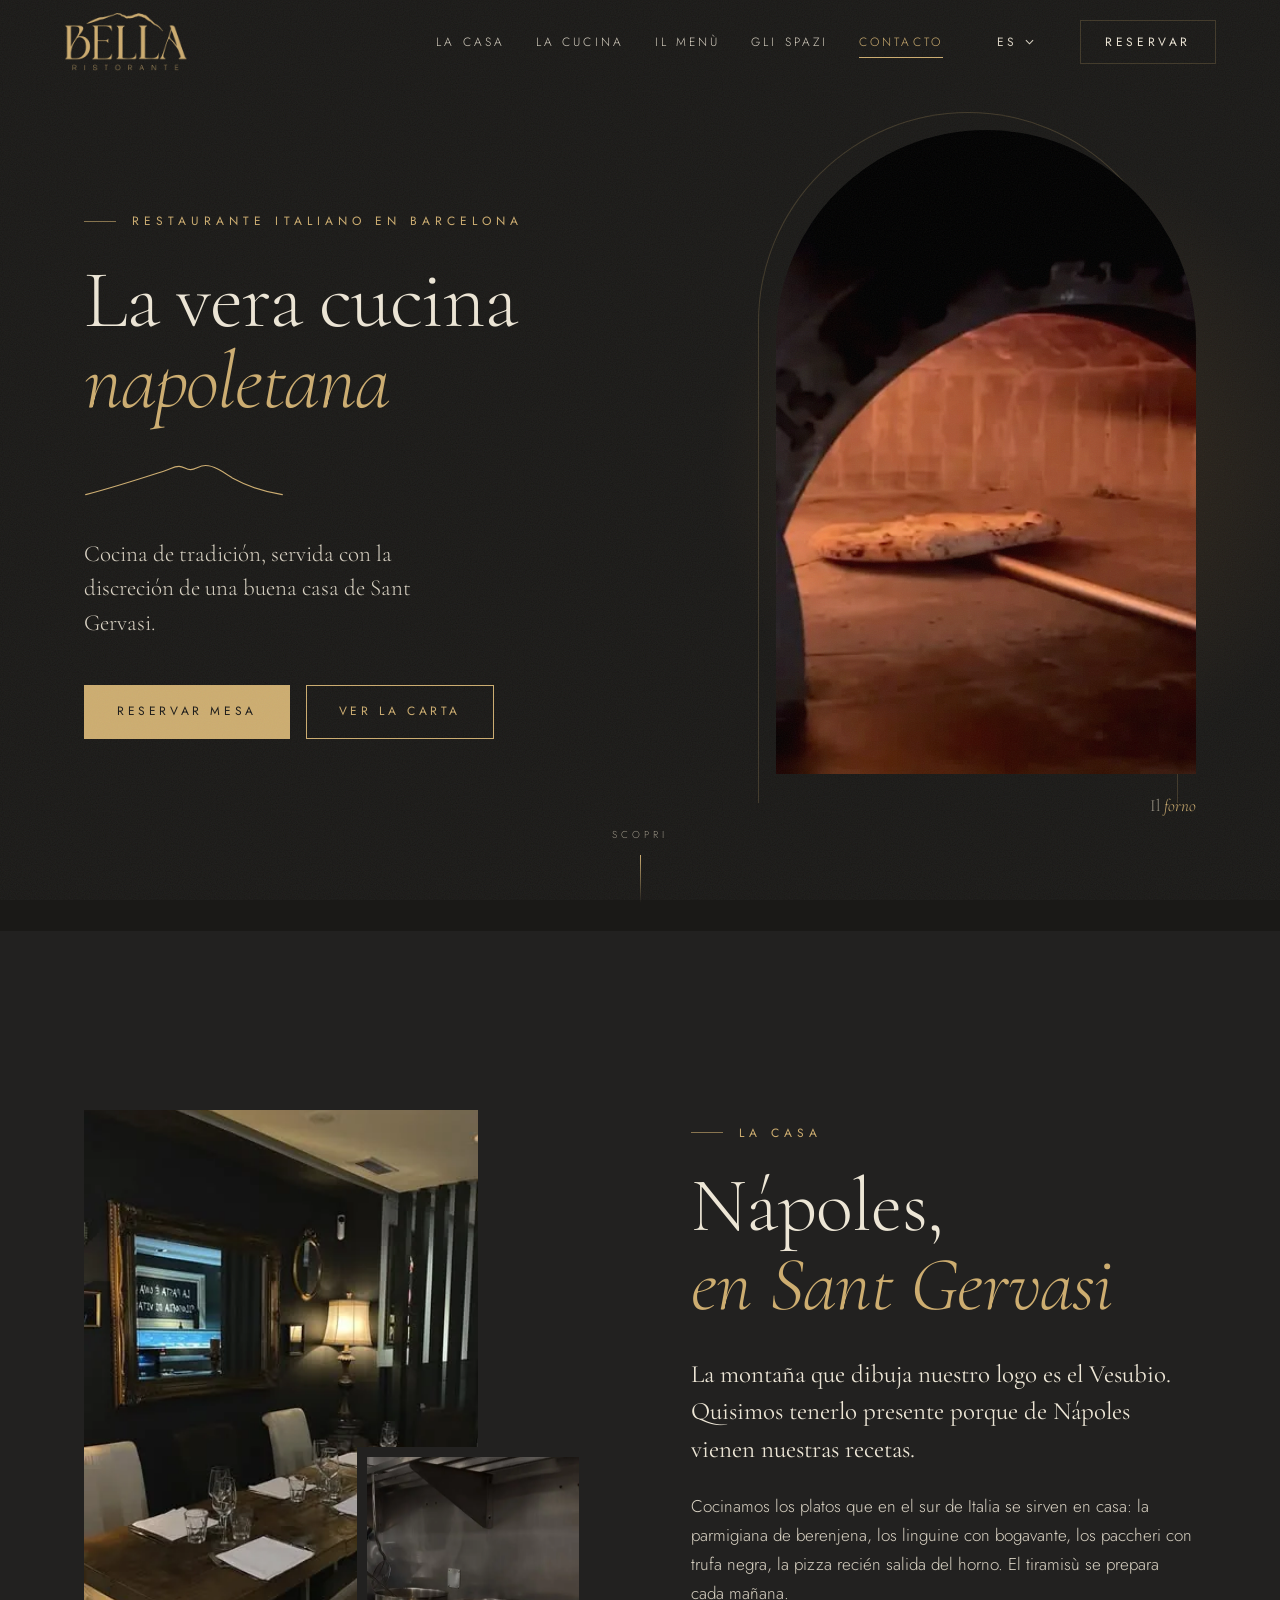
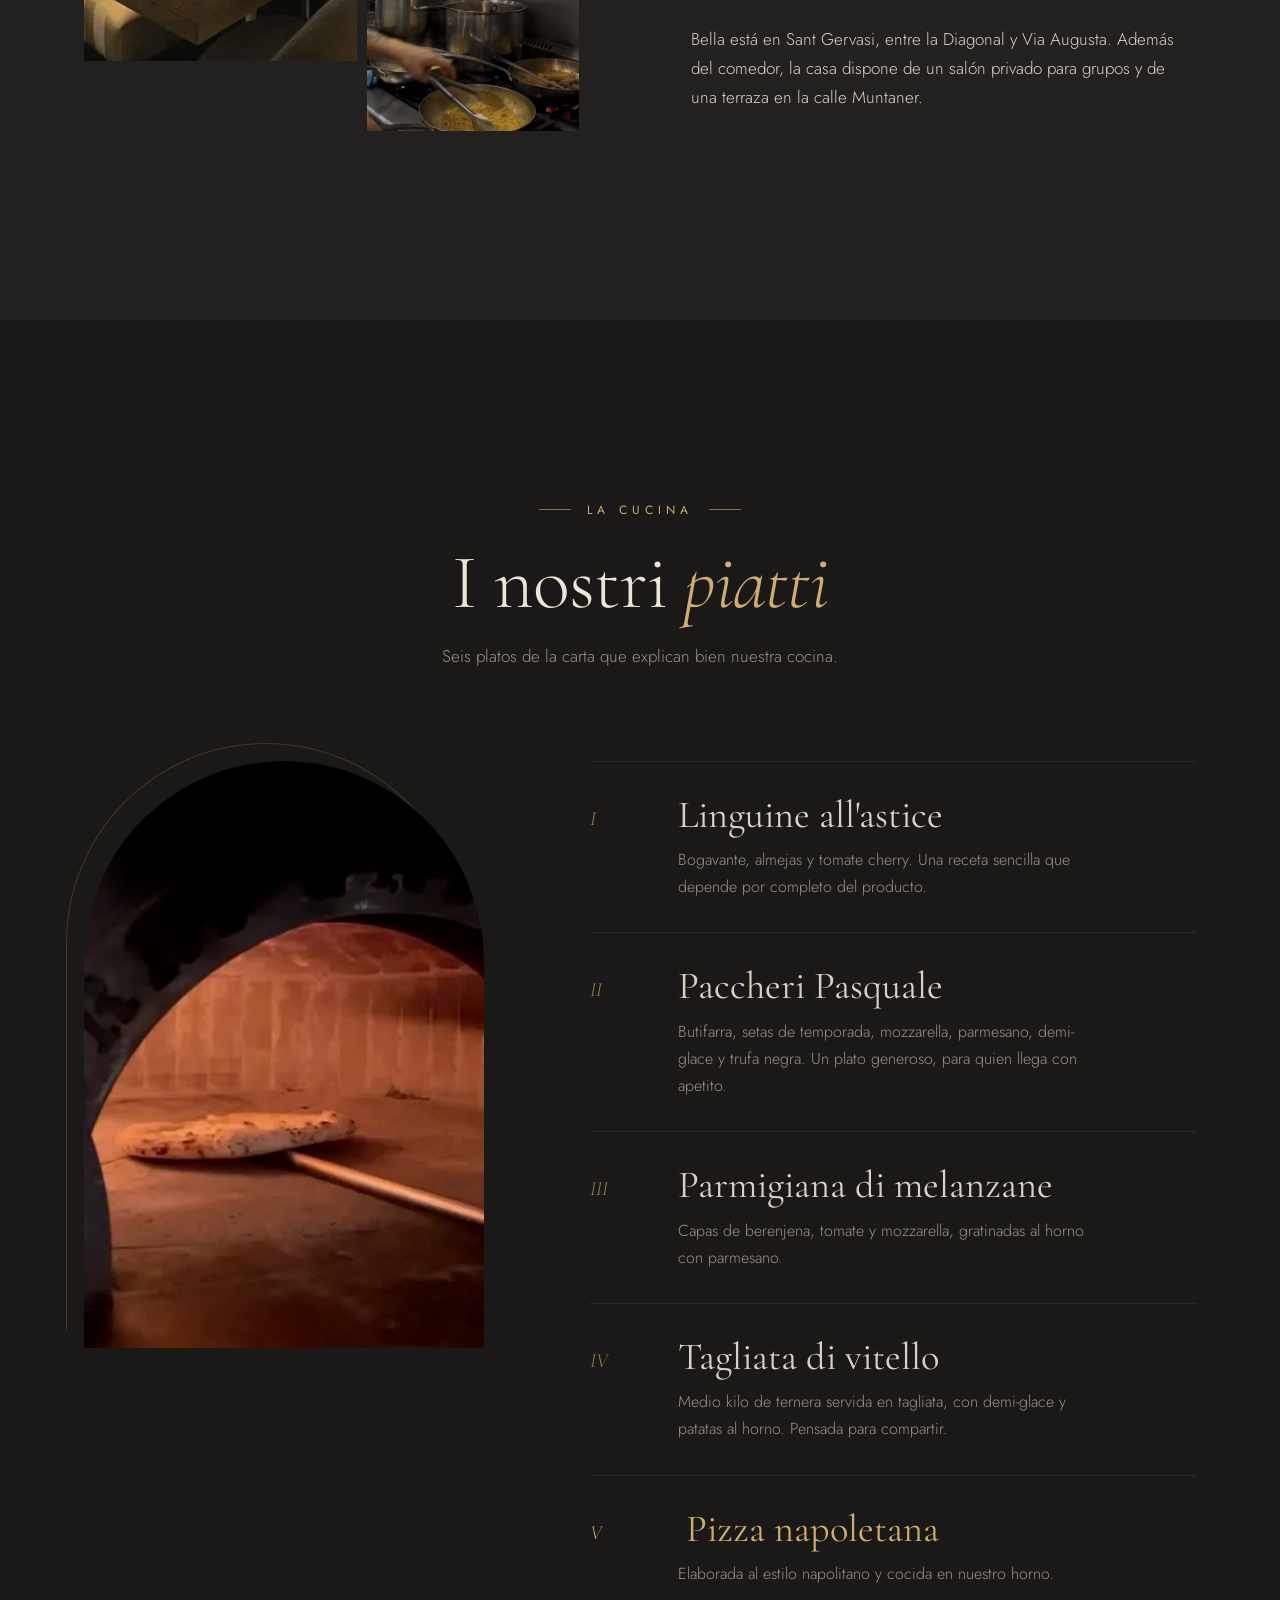
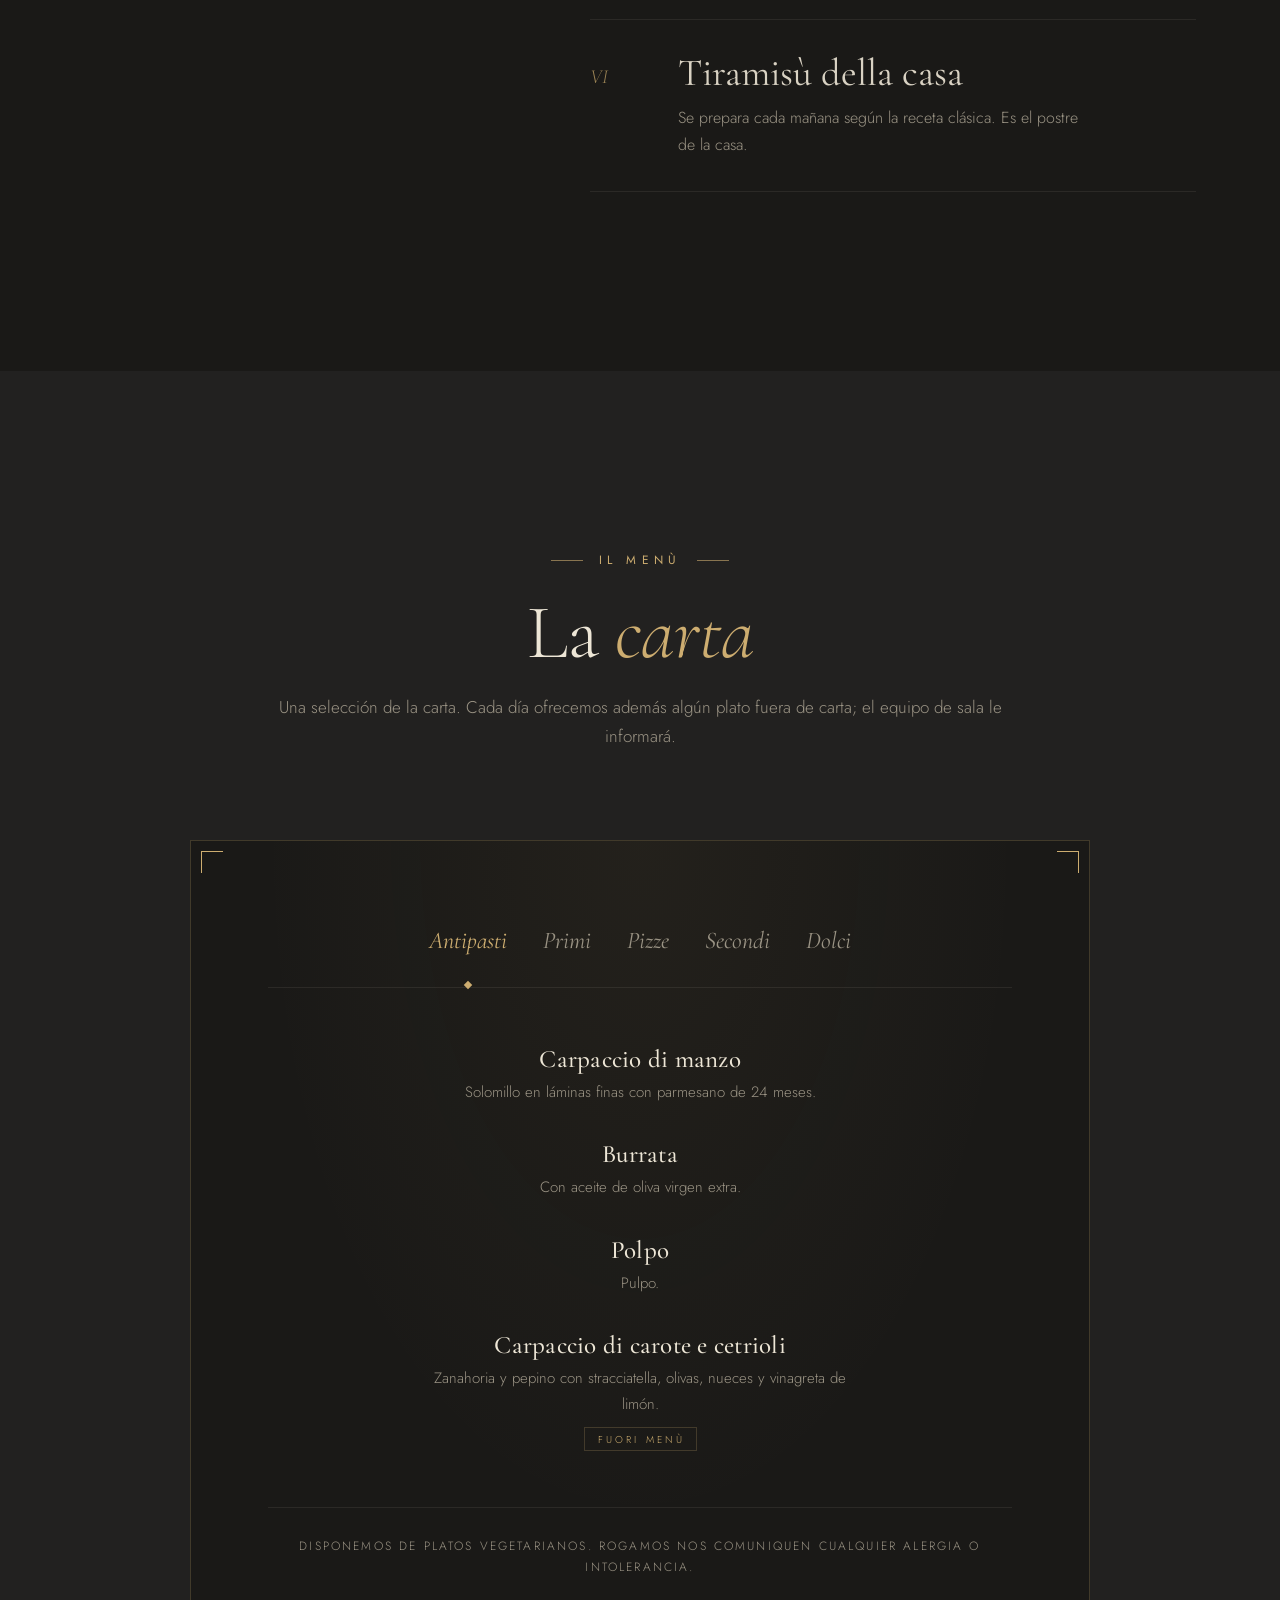
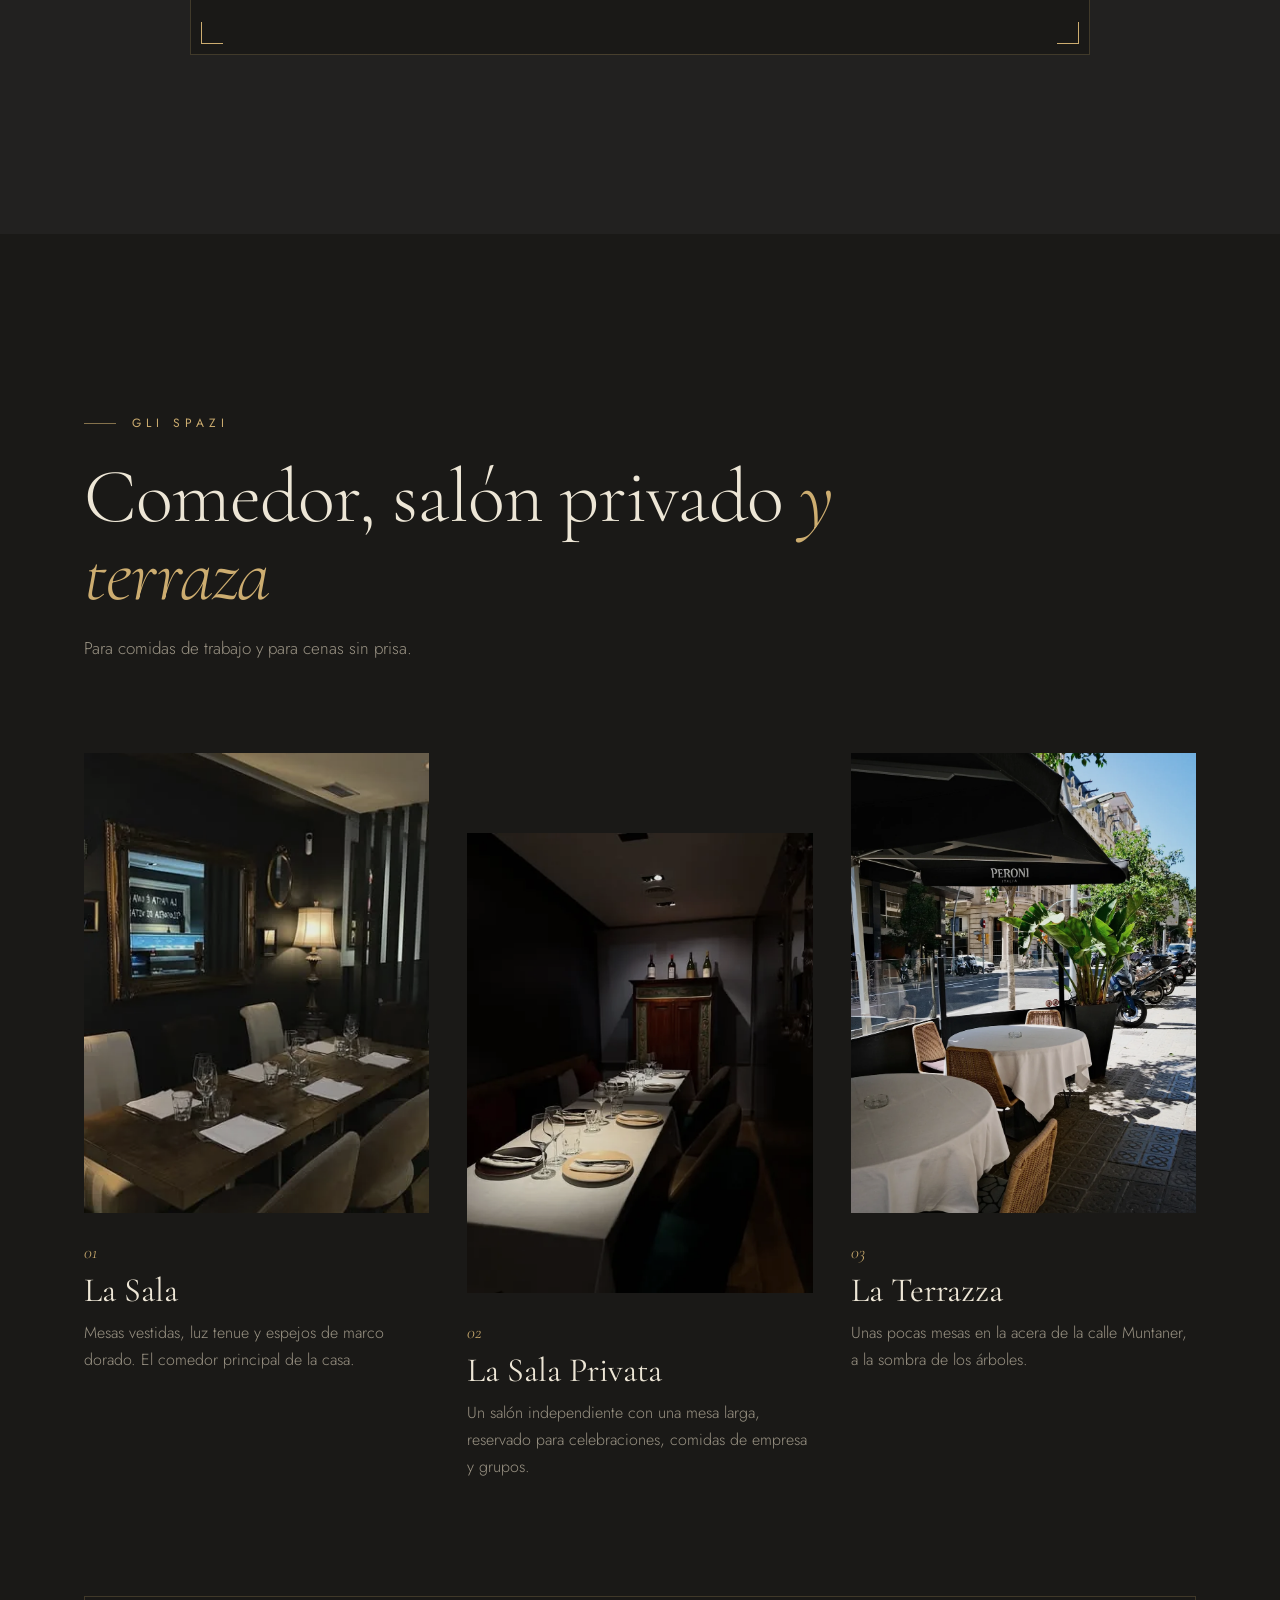
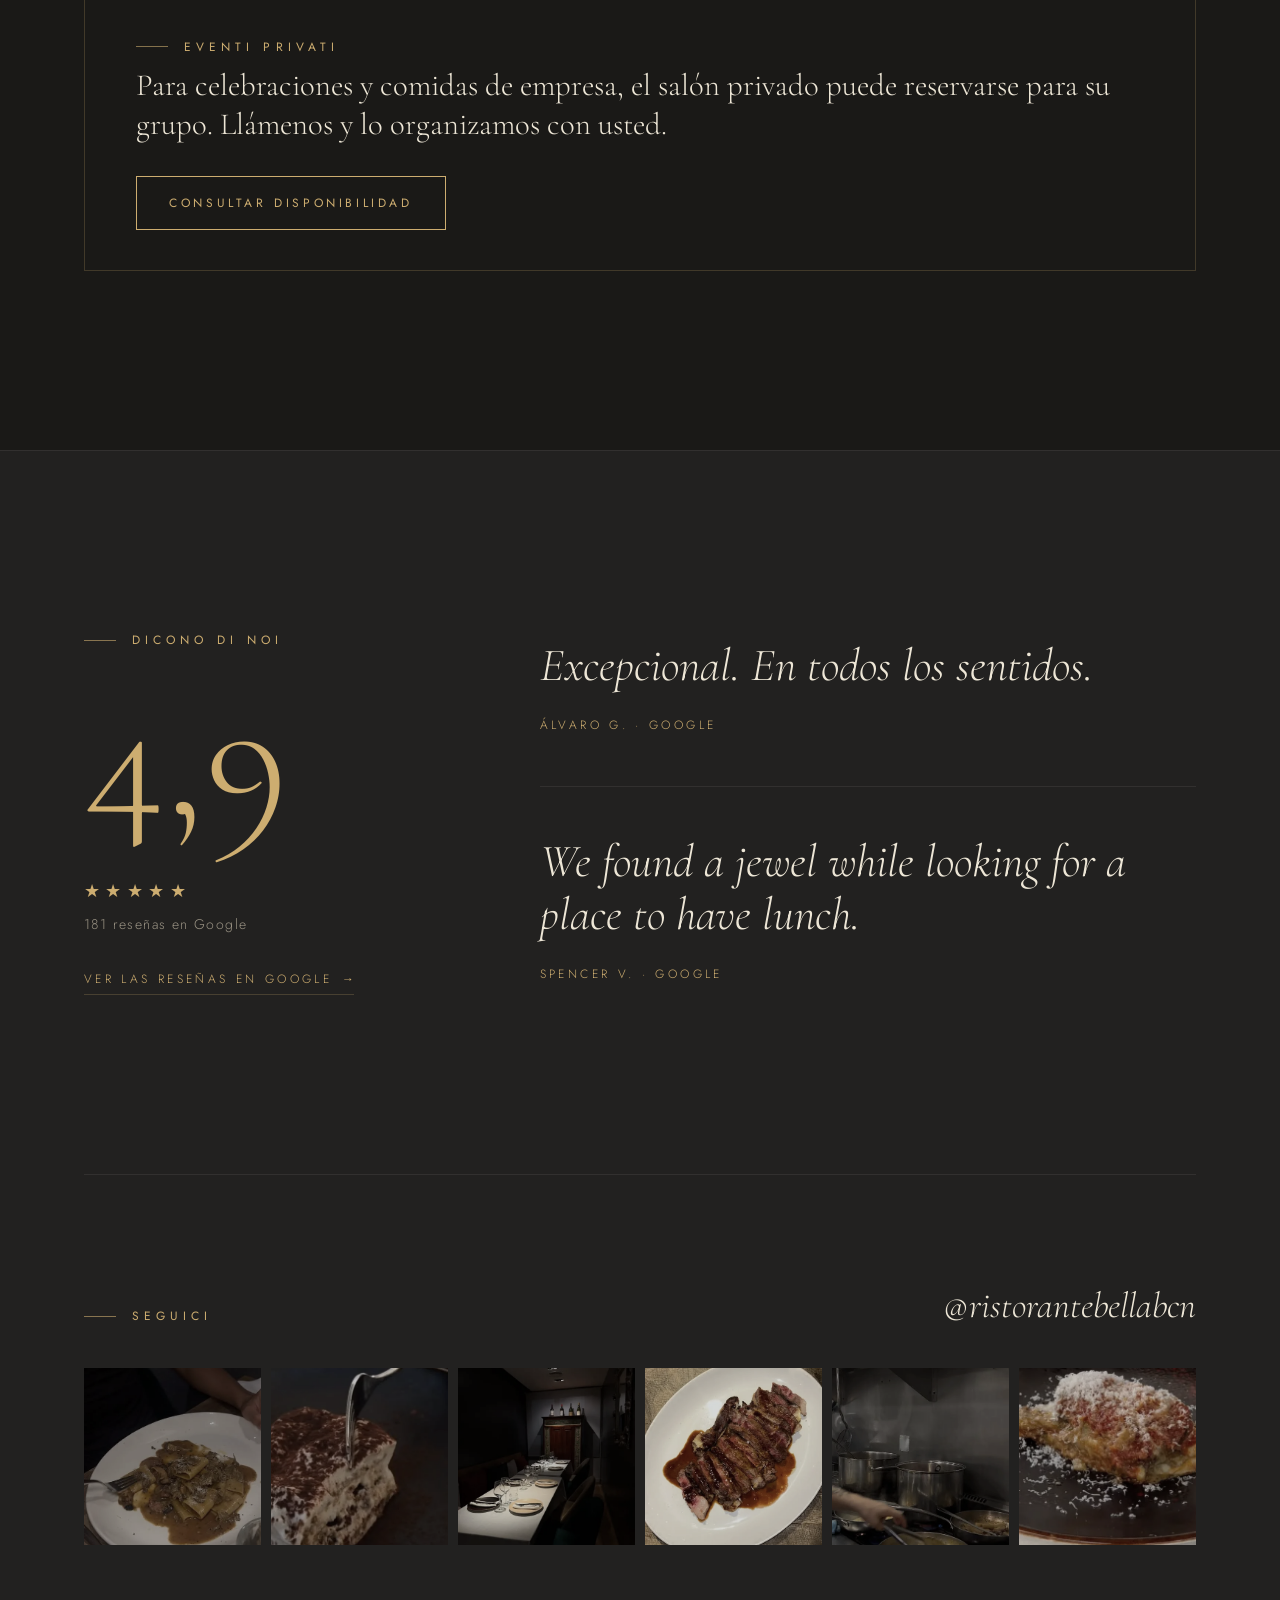
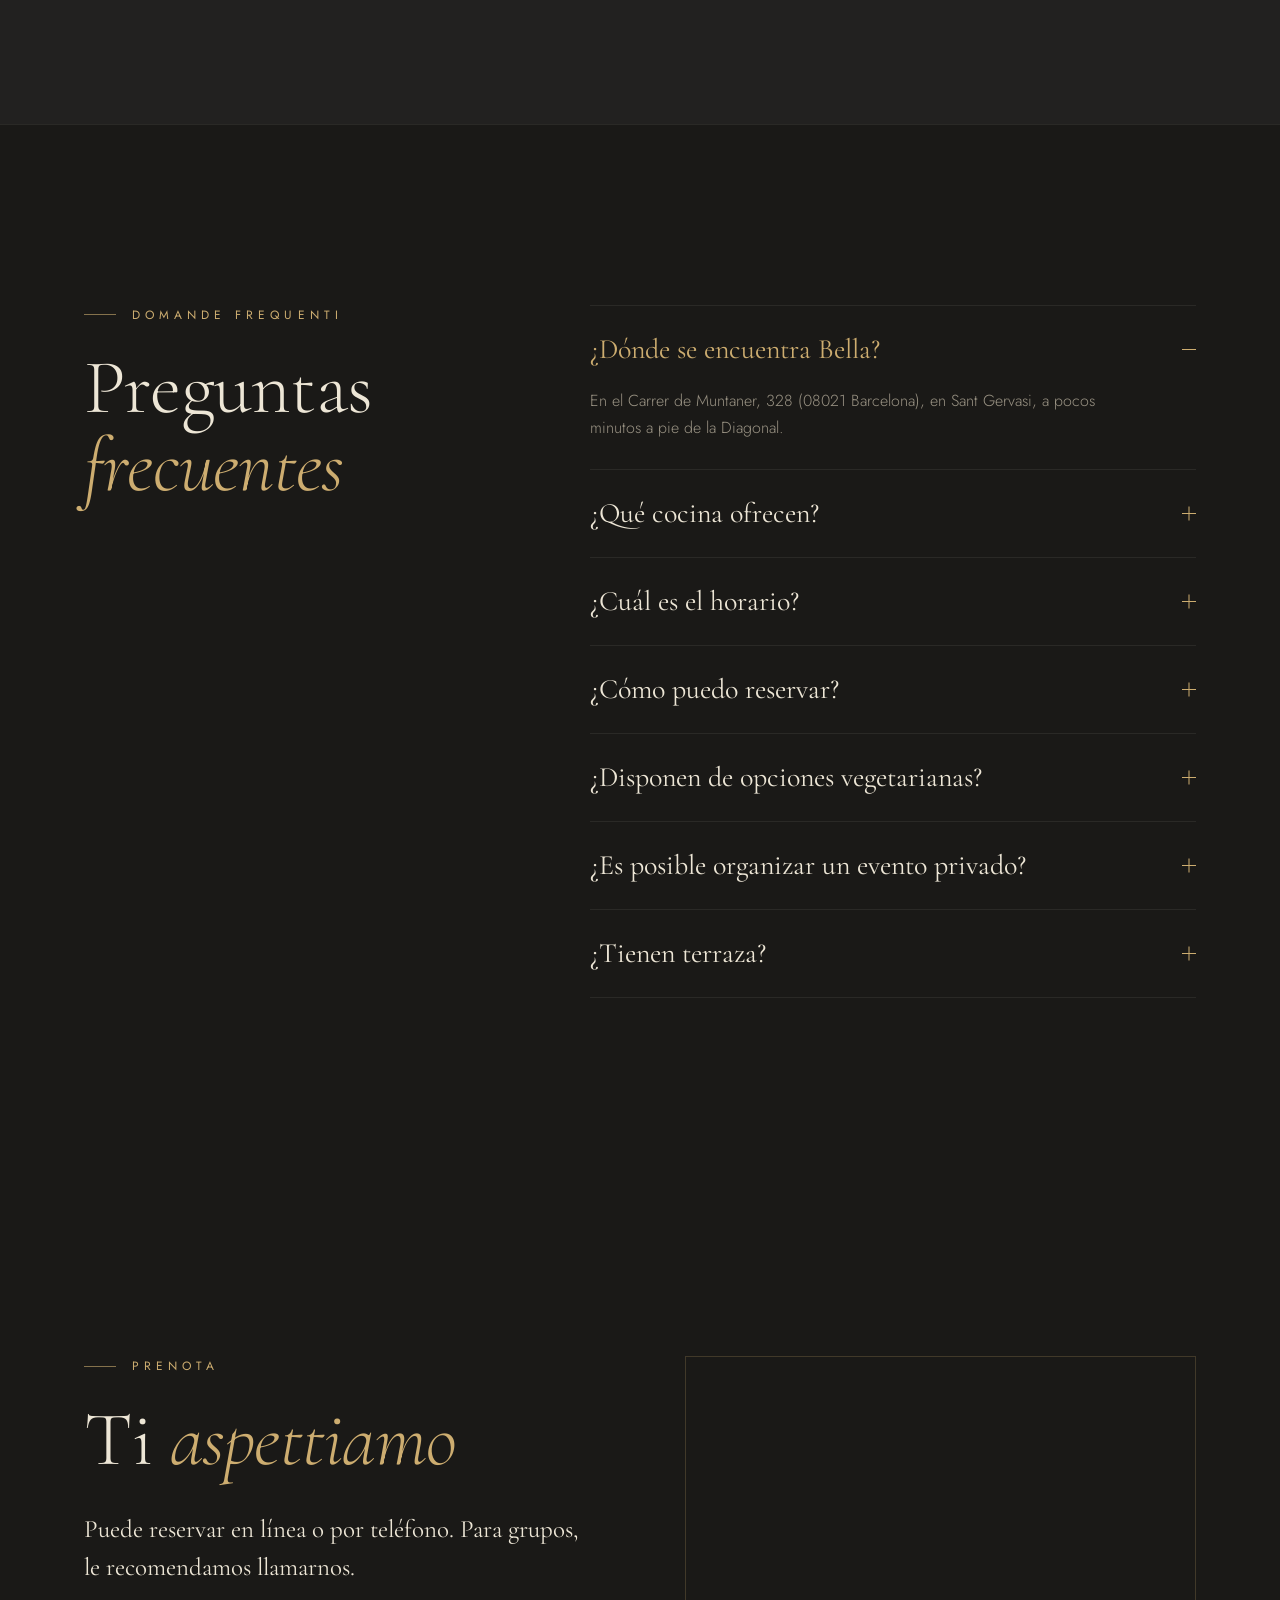
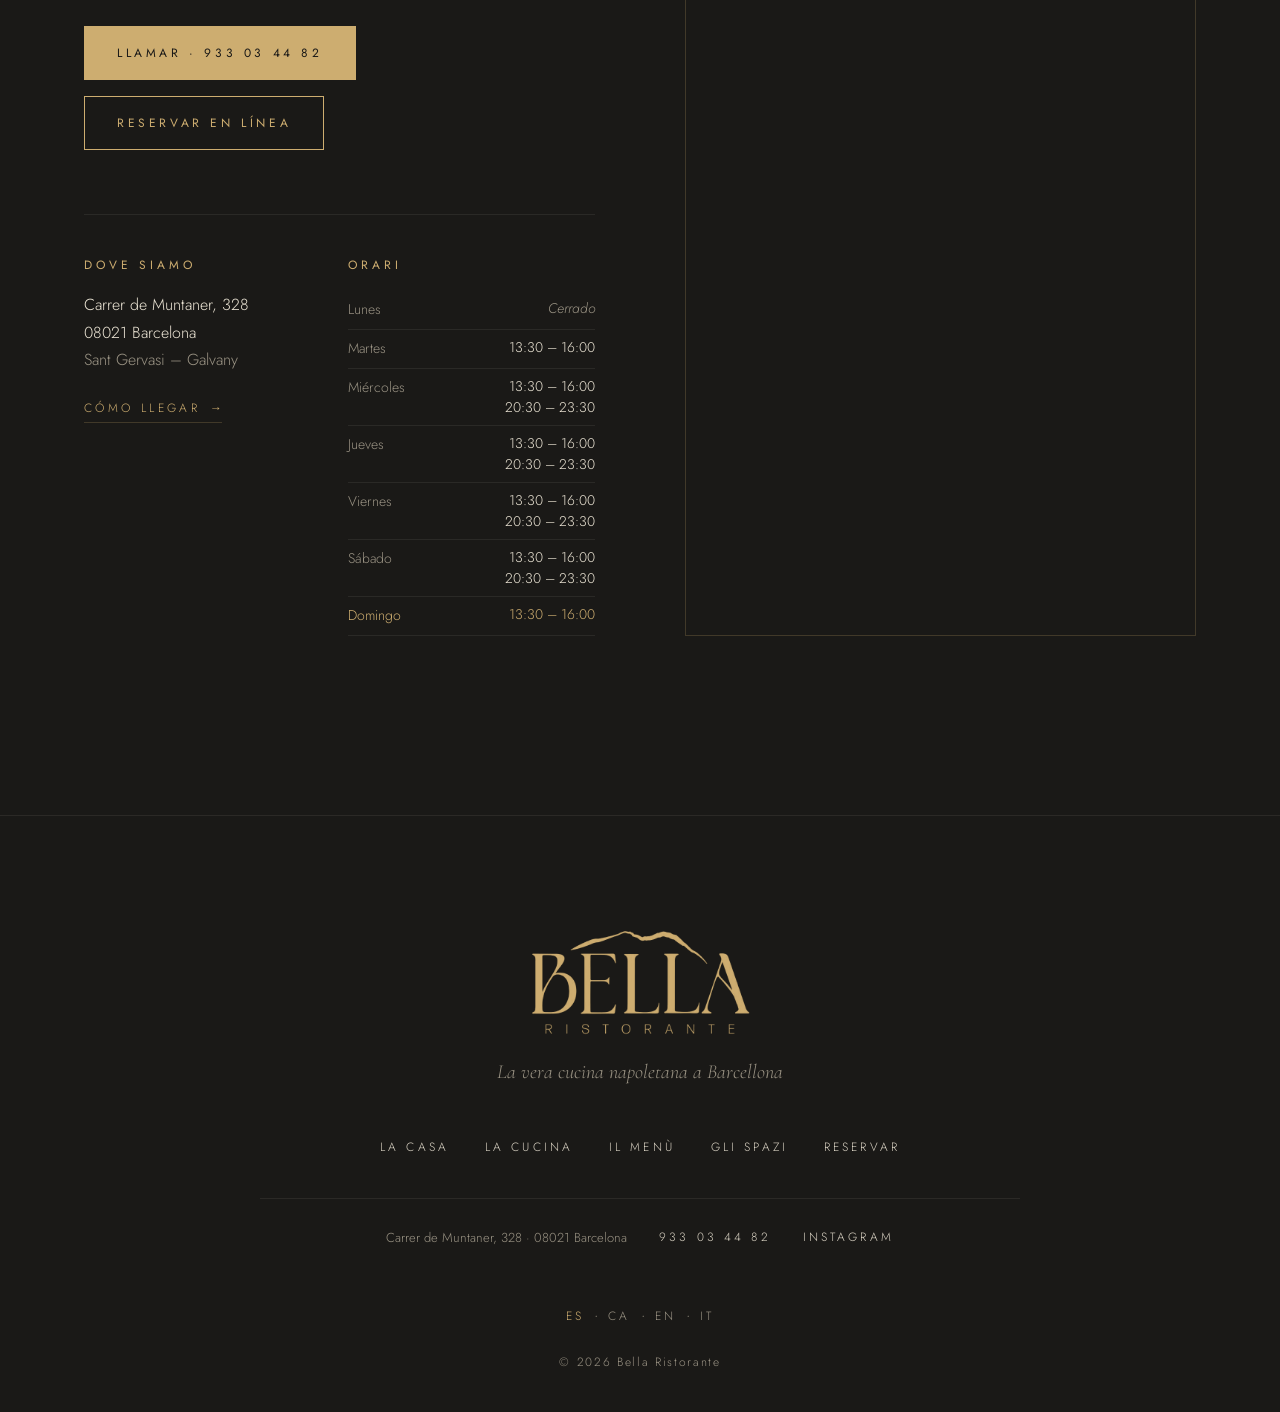
==== commit 08d96c1a: "Registro elegante en todos los textos Co-Authored-By: Claude Opus 5.5 <noreply@anthropic.com>" ====
--- a/index.html
+++ b/index.html
@@ -4,7 +4,7 @@
   <meta charset="utf-8">
   <meta name="viewport" content="width=device-width, initial-scale=1">
   <title>Restaurante italiano en Barcelona · Bella Ristorante</title>
-  <meta name="description" content="Restaurante napolitano en Muntaner 328 (Sant Gervasi). Pasta, pizza al horno y un tiramisù que hacemos cada día. De martes a domingo. Reserva online.">
+  <meta name="description" content="Cocina napolitana en Sant Gervasi, Carrer de Muntaner 328. Pastas, pizza al horno y un tiramisù que se prepara cada mañana. Reserve su mesa en línea.">
   <meta name="robots" content="noindex, nofollow">
   <link rel="canonical" href="https://alejandrolay.github.io/bella-ristorante/">
   <link rel="alternate" hreflang="es" href="https://alejandrolay.github.io/bella-ristorante/">
@@ -20,7 +20,7 @@
   <meta property="og:type" content="restaurant.restaurant">
   <meta property="og:site_name" content="Bella Ristorante">
   <meta property="og:title" content="Restaurante italiano en Barcelona · Bella Ristorante">
-  <meta property="og:description" content="Restaurante napolitano en Muntaner 328 (Sant Gervasi). Pasta, pizza al horno y un tiramisù que hacemos cada día. De martes a domingo. Reserva online.">
+  <meta property="og:description" content="Cocina napolitana en Sant Gervasi, Carrer de Muntaner 328. Pastas, pizza al horno y un tiramisù que se prepara cada mañana. Reserve su mesa en línea.">
   <meta property="og:url" content="https://alejandrolay.github.io/bella-ristorante/">
   <meta property="og:locale" content="es_ES">
   <meta property="og:locale:alternate" content="ca_ES">
@@ -39,7 +39,7 @@
   <meta property="place:location:longitude" content="2.1449862">
   <meta name="twitter:card" content="summary_large_image">
   <meta name="twitter:title" content="Restaurante italiano en Barcelona · Bella Ristorante">
-  <meta name="twitter:description" content="Restaurante napolitano en Muntaner 328 (Sant Gervasi). Pasta, pizza al horno y un tiramisù que hacemos cada día. De martes a domingo. Reserva online.">
+  <meta name="twitter:description" content="Cocina napolitana en Sant Gervasi, Carrer de Muntaner 328. Pastas, pizza al horno y un tiramisù que se prepara cada mañana. Reserve su mesa en línea.">
   <meta name="twitter:image" content="https://alejandrolay.github.io/bella-ristorante/assets/img/og-bella.jpg">
 
   <meta name="geo.region" content="ES-CT">
@@ -47,7 +47,7 @@
   <meta name="geo.position" content="41.3977449;2.1449862">
   <meta name="ICBM" content="41.3977449, 2.1449862">
 
-  <script type="application/ld+json">{"@context":"https://schema.org","@graph":[{"@type":"WebSite","@id":"https://alejandrolay.github.io/bella-ristorante/#website","url":"https://alejandrolay.github.io/bella-ristorante/","name":"Bella Ristorante","inLanguage":["es","ca","en","it"],"publisher":{"@id":"https://alejandrolay.github.io/bella-ristorante/#restaurant"}},{"@type":"WebPage","@id":"https://alejandrolay.github.io/bella-ristorante/#webpage","url":"https://alejandrolay.github.io/bella-ristorante/","name":"Restaurante italiano en Barcelona · Bella Ristorante","description":"Restaurante napolitano en Muntaner 328 (Sant Gervasi). Pasta, pizza al horno y un tiramisù que hacemos cada día. De martes a domingo. Reserva online.","inLanguage":"es","isPartOf":{"@id":"https://alejandrolay.github.io/bella-ristorante/#website"},"about":{"@id":"https://alejandrolay.github.io/bella-ristorante/#restaurant"},"primaryImageOfPage":{"@type":"ImageObject","url":"https://alejandrolay.github.io/bella-ristorante/assets/img/og-bella.jpg","width":1200,"height":630}},{"@type":"Restaurant","@id":"https://alejandrolay.github.io/bella-ristorante/#restaurant","name":"Bella Ristorante","alternateName":"Ristorante Bella","description":"Restaurante napolitano en Muntaner 328 (Sant Gervasi). Pasta, pizza al horno y un tiramisù que hacemos cada día. De martes a domingo. Reserva online.","url":"https://alejandrolay.github.io/bella-ristorante/","image":["https://alejandrolay.github.io/bella-ristorante/assets/img/og-bella.jpg","https://alejandrolay.github.io/bella-ristorante/assets/img/terraza.webp","https://alejandrolay.github.io/bella-ristorante/assets/img/sala.webp","https://alejandrolay.github.io/bella-ristorante/assets/img/linguine-astice.webp"],"logo":"https://alejandrolay.github.io/bella-ristorante/assets/img/logo-bella.png","telephone":"+34933034482","priceRange":"€€","servesCuisine":["Italiana","Napolitana","Pizza","Mediterránea"],"address":{"@type":"PostalAddress","streetAddress":"Carrer de Muntaner, 328","postalCode":"08021","addressLocality":"Barcelona","addressRegion":"Cataluña","addressCountry":"ES"},"geo":{"@type":"GeoCoordinates","latitude":41.3977449,"longitude":2.1449862},"hasMap":"https://maps.app.goo.gl/jpqYPJMmKvCjoJGz5","openingHoursSpecification":[{"@type":"OpeningHoursSpecification","dayOfWeek":["Sunday","Tuesday","Wednesday","Thursday","Friday","Saturday"],"opens":"13:30","closes":"16:00"},{"@type":"OpeningHoursSpecification","dayOfWeek":["Wednesday","Thursday","Friday","Saturday"],"opens":"20:30","closes":"23:30"}],"acceptsReservations":true,"potentialAction":{"@type":"ReserveAction","target":{"@type":"EntryPoint","urlTemplate":"https://www.google.com/maps/reserve/v/dine/c/l1GbsbQyNqk?source=pa&hl=es-ES","inLanguage":"es","actionPlatform":["http://schema.org/DesktopWebPlatform","http://schema.org/MobileWebPlatform"]},"result":{"@type":"FoodEstablishmentReservation","name":"Reservar mesa"}},"hasMenu":{"@type":"Menu","name":"Carta de Bella Ristorante","url":"https://alejandrolay.github.io/bella-ristorante/#menu","inLanguage":"es","hasMenuSection":[{"@type":"MenuSection","name":"Antipasti","hasMenuItem":[{"@type":"MenuItem","name":"Carpaccio di manzo","description":"Solomillo en láminas finas con parmesano de 24 meses."},{"@type":"MenuItem","name":"Burrata","description":"Con aceite de oliva virgen extra."},{"@type":"MenuItem","name":"Polpo","description":"Pulpo."},{"@type":"MenuItem","name":"Carpaccio di carote e cetrioli","description":"Zanahoria y pepino con stracciatella, olivas, nueces y vinagreta de limón."}]},{"@type":"MenuSection","name":"Primi","hasMenuItem":[{"@type":"MenuItem","name":"Linguine all'astice","description":"Bogavante, almejas y tomate cherry."},{"@type":"MenuItem","name":"Paccheri Pasquale","description":"Butifarra, setas de temporada, mozzarella, parmesano, demi-glace y trufa negra."},{"@type":"MenuItem","name":"La Gran Carbonara","description":"La carbonara de la casa."},{"@type":"MenuItem","name":"Fettuccine al tartufo","description":"Con trufa."},{"@type":"MenuItem","name":"Pasta ai frutti di mare","description":"Pasta con marisco."}]},{"@type":"MenuSection","name":"Pizze","hasMenuItem":[{"@type":"MenuItem","name":"Margherita","description":"Tomate, mozzarella, albahaca y aceite de oliva."},{"@type":"MenuItem","name":"Pizza al prosciutto iberico","description":"Con jamón ibérico."},{"@type":"MenuItem","name":"Pizza del giorno","description":"Pregunta qué pizza hay hoy."}]},{"@type":"MenuSection","name":"Secondi","hasMenuItem":[{"@type":"MenuItem","name":"Tagliata di vitello · 500 g","description":"Ternera con demi-glace y patatas al horno."},{"@type":"MenuItem","name":"Parmigiana di melanzane","description":"Berenjena, tomate, mozzarella y parmesano, al horno."}]},{"@type":"MenuSection","name":"Dolci","hasMenuItem":[{"@type":"MenuItem","name":"Tiramisù della casa","description":"Lo hacemos cada día."},{"@type":"MenuItem","name":"Coulant al cioccolato","description":"Chocolate y Nutella, con helado de vainilla y fresas."}]}]},"sameAs":["https://www.instagram.com/ristorantebellabcn/","https://maps.app.goo.gl/jpqYPJMmKvCjoJGz5"]},{"@type":"FAQPage","@id":"https://alejandrolay.github.io/bella-ristorante/#faq","inLanguage":"es","mainEntity":[{"@type":"Question","name":"¿Dónde estáis?","acceptedAnswer":{"@type":"Answer","text":"En el Carrer de Muntaner, 328 (08021 Barcelona), en Sant Gervasi. La Diagonal queda a unos minutos andando."}},{"@type":"Question","name":"¿Qué tipo de cocina hacéis?","acceptedAnswer":{"@type":"Answer","text":"Italiana, y sobre todo napolitana: pasta, pizza al horno, algo de carne y postres. El tiramisù lo hacemos cada día."}},{"@type":"Question","name":"¿Qué horario tenéis?","acceptedAnswer":{"@type":"Answer","text":"Martes y domingo, de 13:30 a 16:00. De miércoles a sábado, de 13:30 a 16:00 y de 20:30 a 23:30. Los lunes cerramos."}},{"@type":"Question","name":"¿Cómo reservo?","acceptedAnswer":{"@type":"Answer","text":"Con el botón de reservar de esta web o llamando al 933 03 44 82."}},{"@type":"Question","name":"¿Hay platos vegetarianos?","acceptedAnswer":{"@type":"Answer","text":"Sí, varios. Si tienes alguna alergia o intolerancia, dínoslo al reservar o al pedir."}},{"@type":"Question","name":"¿Se puede hacer un evento privado?","acceptedAnswer":{"@type":"Answer","text":"Sí. Tenemos una sala privada para grupos, cumpleaños o comidas de empresa. Llámanos y lo organizamos."}},{"@type":"Question","name":"¿Tenéis terraza?","acceptedAnswer":{"@type":"Answer","text":"Sí, en la acera de la calle Muntaner."}}]}]}</script>
+  <script type="application/ld+json">{"@context":"https://schema.org","@graph":[{"@type":"WebSite","@id":"https://alejandrolay.github.io/bella-ristorante/#website","url":"https://alejandrolay.github.io/bella-ristorante/","name":"Bella Ristorante","inLanguage":["es","ca","en","it"],"publisher":{"@id":"https://alejandrolay.github.io/bella-ristorante/#restaurant"}},{"@type":"WebPage","@id":"https://alejandrolay.github.io/bella-ristorante/#webpage","url":"https://alejandrolay.github.io/bella-ristorante/","name":"Restaurante italiano en Barcelona · Bella Ristorante","description":"Cocina napolitana en Sant Gervasi, Carrer de Muntaner 328. Pastas, pizza al horno y un tiramisù que se prepara cada mañana. Reserve su mesa en línea.","inLanguage":"es","isPartOf":{"@id":"https://alejandrolay.github.io/bella-ristorante/#website"},"about":{"@id":"https://alejandrolay.github.io/bella-ristorante/#restaurant"},"primaryImageOfPage":{"@type":"ImageObject","url":"https://alejandrolay.github.io/bella-ristorante/assets/img/og-bella.jpg","width":1200,"height":630}},{"@type":"Restaurant","@id":"https://alejandrolay.github.io/bella-ristorante/#restaurant","name":"Bella Ristorante","alternateName":"Ristorante Bella","description":"Cocina napolitana en Sant Gervasi, Carrer de Muntaner 328. Pastas, pizza al horno y un tiramisù que se prepara cada mañana. Reserve su mesa en línea.","url":"https://alejandrolay.github.io/bella-ristorante/","image":["https://alejandrolay.github.io/bella-ristorante/assets/img/og-bella.jpg","https://alejandrolay.github.io/bella-ristorante/assets/img/terraza.webp","https://alejandrolay.github.io/bella-ristorante/assets/img/sala.webp","https://alejandrolay.github.io/bella-ristorante/assets/img/linguine-astice.webp"],"logo":"https://alejandrolay.github.io/bella-ristorante/assets/img/logo-bella.png","telephone":"+34933034482","priceRange":"€€","servesCuisine":["Italiana","Napolitana","Pizza","Mediterránea"],"address":{"@type":"PostalAddress","streetAddress":"Carrer de Muntaner, 328","postalCode":"08021","addressLocality":"Barcelona","addressRegion":"Cataluña","addressCountry":"ES"},"geo":{"@type":"GeoCoordinates","latitude":41.3977449,"longitude":2.1449862},"hasMap":"https://maps.app.goo.gl/jpqYPJMmKvCjoJGz5","openingHoursSpecification":[{"@type":"OpeningHoursSpecification","dayOfWeek":["Sunday","Tuesday","Wednesday","Thursday","Friday","Saturday"],"opens":"13:30","closes":"16:00"},{"@type":"OpeningHoursSpecification","dayOfWeek":["Wednesday","Thursday","Friday","Saturday"],"opens":"20:30","closes":"23:30"}],"acceptsReservations":true,"potentialAction":{"@type":"ReserveAction","target":{"@type":"EntryPoint","urlTemplate":"https://www.google.com/maps/reserve/v/dine/c/l1GbsbQyNqk?source=pa&hl=es-ES","inLanguage":"es","actionPlatform":["http://schema.org/DesktopWebPlatform","http://schema.org/MobileWebPlatform"]},"result":{"@type":"FoodEstablishmentReservation","name":"Reservar mesa"}},"hasMenu":{"@type":"Menu","name":"Carta de Bella Ristorante","url":"https://alejandrolay.github.io/bella-ristorante/#menu","inLanguage":"es","hasMenuSection":[{"@type":"MenuSection","name":"Antipasti","hasMenuItem":[{"@type":"MenuItem","name":"Carpaccio di manzo","description":"Solomillo en láminas finas con parmesano de 24 meses."},{"@type":"MenuItem","name":"Burrata","description":"Con aceite de oliva virgen extra."},{"@type":"MenuItem","name":"Polpo","description":"Pulpo."},{"@type":"MenuItem","name":"Carpaccio di carote e cetrioli","description":"Zanahoria y pepino con stracciatella, olivas, nueces y vinagreta de limón."}]},{"@type":"MenuSection","name":"Primi","hasMenuItem":[{"@type":"MenuItem","name":"Linguine all'astice","description":"Bogavante, almejas y tomate cherry."},{"@type":"MenuItem","name":"Paccheri Pasquale","description":"Butifarra, setas de temporada, mozzarella, parmesano, demi-glace y trufa negra."},{"@type":"MenuItem","name":"La Gran Carbonara","description":"La carbonara de la casa."},{"@type":"MenuItem","name":"Fettuccine al tartufo","description":"Con trufa."},{"@type":"MenuItem","name":"Pasta ai frutti di mare","description":"Pasta con marisco."}]},{"@type":"MenuSection","name":"Pizze","hasMenuItem":[{"@type":"MenuItem","name":"Margherita","description":"Tomate, mozzarella, albahaca y aceite de oliva."},{"@type":"MenuItem","name":"Pizza al prosciutto iberico","description":"Con jamón ibérico."},{"@type":"MenuItem","name":"Pizza del giorno","description":"Consulte la pizza del día."}]},{"@type":"MenuSection","name":"Secondi","hasMenuItem":[{"@type":"MenuItem","name":"Tagliata di vitello · 500 g","description":"Ternera con demi-glace y patatas al horno."},{"@type":"MenuItem","name":"Parmigiana di melanzane","description":"Berenjena, tomate, mozzarella y parmesano, al horno."}]},{"@type":"MenuSection","name":"Dolci","hasMenuItem":[{"@type":"MenuItem","name":"Tiramisù della casa","description":"Preparado cada mañana."},{"@type":"MenuItem","name":"Coulant al cioccolato","description":"Chocolate y Nutella, con helado de vainilla y fresas."}]}]},"sameAs":["https://www.instagram.com/ristorantebellabcn/","https://maps.app.goo.gl/jpqYPJMmKvCjoJGz5"]},{"@type":"FAQPage","@id":"https://alejandrolay.github.io/bella-ristorante/#faq","inLanguage":"es","mainEntity":[{"@type":"Question","name":"¿Dónde se encuentra Bella?","acceptedAnswer":{"@type":"Answer","text":"En el Carrer de Muntaner, 328 (08021 Barcelona), en Sant Gervasi, a pocos minutos a pie de la Diagonal."}},{"@type":"Question","name":"¿Qué cocina ofrecen?","acceptedAnswer":{"@type":"Answer","text":"Cocina italiana de tradición napolitana: pastas, pizza al horno, carnes y postres de la casa, como el tiramisù que preparamos cada mañana."}},{"@type":"Question","name":"¿Cuál es el horario?","acceptedAnswer":{"@type":"Answer","text":"Martes y domingo, de 13:30 a 16:00. De miércoles a sábado, de 13:30 a 16:00 y de 20:30 a 23:30. Los lunes permanecemos cerrados."}},{"@type":"Question","name":"¿Cómo puedo reservar?","acceptedAnswer":{"@type":"Answer","text":"En línea, desde esta misma página, o por teléfono en el 933 03 44 82."}},{"@type":"Question","name":"¿Disponen de opciones vegetarianas?","acceptedAnswer":{"@type":"Answer","text":"Sí. Le rogamos que nos comunique cualquier alergia o intolerancia al hacer la reserva."}},{"@type":"Question","name":"¿Es posible organizar un evento privado?","acceptedAnswer":{"@type":"Answer","text":"Sí. El salón privado acoge celebraciones, comidas de empresa y grupos. Llámenos y lo preparamos con usted."}},{"@type":"Question","name":"¿Tienen terraza?","acceptedAnswer":{"@type":"Answer","text":"Sí, en la propia calle Muntaner."}}]}]}</script>
   <link rel="preconnect" href="https://fonts.googleapis.com">
   <link rel="preconnect" href="https://fonts.gstatic.com" crossorigin>
   <link href="https://fonts.googleapis.com/css2?family=Cormorant+Garamond:ital,wght@0,300;0,400;0,500;1,300;1,400&family=Jost:wght@300;400&display=swap" rel="stylesheet">
@@ -121,7 +121,7 @@
             La vera cucina <em>napoletana</em>
           </h1>
           <svg class="vesuvio vesuvio--hero reveal" style="--d:.3s" viewBox="0 0 240 40" aria-hidden="true"><path d="M2 38 C40 28 70 18 98 9 C104 7 108 4 114 4 C120 4 122 8 128 8 C134 8 138 3 146 3 C156 3 166 10 178 18 C196 28 214 34 238 38" /></svg>
-          <p class="hero__sub reveal" style="--d:.25s">Cocinamos recetas de Nápoles en la calle Muntaner, en Sant Gervasi. Abrimos a mediodía de martes a domingo, y de miércoles a sábado también por la noche.</p>
+          <p class="hero__sub reveal" style="--d:.25s">Cocina de tradición, servida con la discreción de una buena casa de Sant Gervasi.</p>
           <div class="hero__actions reveal" style="--d:.4s">
             <a href="https://www.google.com/maps/reserve/v/dine/c/l1GbsbQyNqk?source=pa&amp;hl=es-ES" target="_blank" rel="noopener" data-reserva class="btn btn--gold">Reservar mesa</a>
             <a href="#menu" class="btn btn--line">Ver la carta</a>
@@ -147,19 +147,19 @@
       <div class="container casa__grid">
         <div class="casa__media">
           <div class="frame frame--tall reveal">
-            <img src="assets/img/sala.webp" alt="Sala de Bella Ristorante con mesas puestas y un espejo dorado en la pared" width="360" height="640" loading="lazy">
+            <img src="assets/img/sala.webp" alt="Comedor de Bella Ristorante con mesas vestidas y un espejo de marco dorado" width="360" height="640" loading="lazy">
           </div>
           <div class="frame frame--small reveal" style="--d:.15s">
-            <img src="assets/img/cucina.webp" alt="Pasta saltando en una sartén en la cocina de Bella Ristorante" width="480" height="640" loading="lazy">
+            <img src="assets/img/cucina.webp" alt="Pasta salteándose en la cocina de Bella Ristorante" width="480" height="640" loading="lazy">
           </div>
         </div>
 
         <div class="casa__text">
           <p class="eyebrow reveal">La Casa</p>
-          <h2 class="title reveal">Una cocina de Nápoles<br><em>en la calle Muntaner</em></h2>
-          <p class="lead reveal">La montaña del logo es el Vesubio, el volcán que se ve desde media Nápoles. La pusimos ahí porque de allí son las recetas que cocinamos.</p>
-          <p class="reveal">Es comida de casa, de la que se hace en el sur de Italia: parmigiana de berenjena, linguine con bogavante, paccheri con trufa o una pizza recién salida del horno. El tiramisù lo hacemos cada día.</p>
-          <p class="reveal">Estamos en Sant Gervasi, entre la Diagonal y Via Augusta. Además de la sala hay un reservado para grupos y una pequeña terraza en la acera.</p>
+          <h2 class="title reveal">Nápoles,<br><em>en Sant Gervasi</em></h2>
+          <p class="lead reveal">La montaña que dibuja nuestro logo es el Vesubio. Quisimos tenerlo presente porque de Nápoles vienen nuestras recetas.</p>
+          <p class="reveal">Cocinamos los platos que en el sur de Italia se sirven en casa: la parmigiana de berenjena, los linguine con bogavante, los paccheri con trufa negra, la pizza recién salida del horno. El tiramisù se prepara cada mañana.</p>
+          <p class="reveal">Bella está en Sant Gervasi, entre la Diagonal y Via Augusta. Además del comedor, la casa dispone de un salón privado para grupos y de una terraza en la calle Muntaner.</p>
         </div>
       </div>
     </section>
@@ -170,7 +170,7 @@
         <header class="section-head">
           <p class="eyebrow reveal">La Cucina</p>
           <h2 class="title reveal" lang="it">I nostri <em>piatti</em></h2>
-          <p class="section-head__sub reveal">Seis platos de la carta, para que te hagas una idea.</p>
+          <p class="section-head__sub reveal">Seis platos de la carta que explican bien nuestra cocina.</p>
         </header>
 
         <div class="dishes">
@@ -191,7 +191,7 @@
               <span class="dish__num" aria-hidden="true">I</span>
               <div>
                 <h3 lang="it">Linguine all'astice</h3>
-                <p>Bogavante, almejas y tomate cherry, y poco más. No le hace falta.</p>
+                <p>Bogavante, almejas y tomate cherry. Una receta sencilla que depende por completo del producto.</p>
               </div>
               <img class="dish__thumb" src="assets/img/linguine-astice.webp" alt="Linguine all'astice en Bella Ristorante, Barcelona" width="360" height="640" loading="lazy">
             </li>
@@ -199,7 +199,7 @@
               <span class="dish__num" aria-hidden="true">II</span>
               <div>
                 <h3 lang="it">Paccheri Pasquale</h3>
-                <p>Lleva butifarra, setas de temporada, mozzarella, parmesano, demi-glace y trufa negra. Llena bastante.</p>
+                <p>Butifarra, setas de temporada, mozzarella, parmesano, demi-glace y trufa negra. Un plato generoso, para quien llega con apetito.</p>
               </div>
               <img class="dish__thumb" src="assets/img/paccheri.webp" alt="Paccheri Pasquale en Bella Ristorante, Barcelona" width="480" height="640" loading="lazy">
             </li>
@@ -207,7 +207,7 @@
               <span class="dish__num" aria-hidden="true">III</span>
               <div>
                 <h3 lang="it">Parmigiana di melanzane</h3>
-                <p>Berenjena, tomate y mozzarella en capas, al horno, con bastante parmesano por encima.</p>
+                <p>Capas de berenjena, tomate y mozzarella, gratinadas al horno con parmesano.</p>
               </div>
               <img class="dish__thumb" src="assets/img/parmigiana.webp" alt="Parmigiana di melanzane en Bella Ristorante, Barcelona" width="360" height="640" loading="lazy">
             </li>
@@ -215,7 +215,7 @@
               <span class="dish__num" aria-hidden="true">IV</span>
               <div>
                 <h3 lang="it">Tagliata di vitello</h3>
-                <p>Medio kilo de ternera en tagliata, con demi-glace y patatas al horno. Se puede compartir.</p>
+                <p>Medio kilo de ternera servida en tagliata, con demi-glace y patatas al horno. Pensada para compartir.</p>
               </div>
               <img class="dish__thumb" src="assets/img/tagliata.webp" alt="Tagliata di vitello en Bella Ristorante, Barcelona" width="480" height="640" loading="lazy">
             </li>
@@ -223,7 +223,7 @@
               <span class="dish__num" aria-hidden="true">V</span>
               <div>
                 <h3 lang="it">Pizza napoletana</h3>
-                <p>Sale del horno que ves en la foto del principio.</p>
+                <p>Elaborada al estilo napolitano y cocida en nuestro horno.</p>
               </div>
               <img class="dish__thumb" src="assets/img/forno.webp" alt="Pizza napoletana en Bella Ristorante, Barcelona" width="360" height="640" loading="lazy">
             </li>
@@ -231,7 +231,7 @@
               <span class="dish__num" aria-hidden="true">VI</span>
               <div>
                 <h3 lang="it">Tiramisù della casa</h3>
-                <p>Lo hacemos cada día, con la receta de siempre. Si solo vas a pedir un postre, que sea este.</p>
+                <p>Se prepara cada mañana según la receta clásica. Es el postre de la casa.</p>
               </div>
               <img class="dish__thumb" src="assets/img/tiramisu.webp" alt="Tiramisù en Bella Ristorante, Barcelona" width="360" height="640" loading="lazy">
             </li>
@@ -247,7 +247,7 @@
         <header class="section-head">
           <p class="eyebrow reveal">Il Menù</p>
           <h2 class="title reveal">La <em>carta</em></h2>
-          <p class="section-head__sub reveal">Aquí tienes parte de la carta. Casi siempre hay algún plato fuera de carta, así que pregunta en la mesa.</p>
+          <p class="section-head__sub reveal">Una selección de la carta. Cada día ofrecemos además algún plato fuera de carta; el equipo de sala le informará.</p>
         </header>
 
         <div class="menu__card reveal">
@@ -281,19 +281,19 @@
             <div class="menu__panel" role="tabpanel" id="m-cat-2" aria-labelledby="t-cat-2" hidden>
               <article class="item"><h3>Margherita</h3><p>Tomate, mozzarella, albahaca y aceite de oliva.</p></article>
               <article class="item"><h3>Pizza al prosciutto iberico</h3><p>Con jamón ibérico.</p></article>
-              <article class="item"><h3>Pizza del giorno</h3><p>Pregunta qué pizza hay hoy.</p></article>
+              <article class="item"><h3>Pizza del giorno</h3><p>Consulte la pizza del día.</p></article>
             </div>
             <div class="menu__panel" role="tabpanel" id="m-cat-3" aria-labelledby="t-cat-3" hidden>
               <article class="item"><h3>Tagliata di vitello · 500 g</h3><p>Ternera con demi-glace y patatas al horno.</p><span class="tag" lang="it">Specialità</span></article>
               <article class="item"><h3>Parmigiana di melanzane</h3><p>Berenjena, tomate, mozzarella y parmesano, al horno.</p></article>
             </div>
             <div class="menu__panel" role="tabpanel" id="m-cat-4" aria-labelledby="t-cat-4" hidden>
-              <article class="item"><h3>Tiramisù della casa</h3><p>Lo hacemos cada día.</p><span class="tag" lang="it">Specialità</span></article>
+              <article class="item"><h3>Tiramisù della casa</h3><p>Preparado cada mañana.</p><span class="tag" lang="it">Specialità</span></article>
               <article class="item"><h3>Coulant al cioccolato</h3><p>Chocolate y Nutella, con helado de vainilla y fresas.</p></article>
             </div>
           </div>
 
-          <p class="menu__note">Hay platos vegetarianos. Si tienes alguna alergia o intolerancia, avísanos al pedir.</p>
+          <p class="menu__note">Disponemos de platos vegetarianos. Rogamos nos comuniquen cualquier alergia o intolerancia.</p>
           <p class="menu__pdf" id="menuPdf" hidden><a class="link" href="#" target="_blank" rel="noopener">Descargar la carta en PDF</a></p>
         </div>
       </div>
@@ -304,37 +304,37 @@
       <div class="container">
         <header class="section-head section-head--left">
           <p class="eyebrow reveal">Gli Spazi</p>
-          <h2 class="title reveal">Sala, reservado <em>y terraza</em></h2>
-          <p class="section-head__sub reveal">Puedes comer dentro, en el reservado si venís en grupo, o fuera en la terraza.</p>
+          <h2 class="title reveal">Comedor, salón privado <em>y terraza</em></h2>
+          <p class="section-head__sub reveal">Para comidas de trabajo y para cenas sin prisa.</p>
         </header>
 
         <div class="spazi__grid">
           <article class="space reveal">
-            <div class="space__img"><img src="assets/img/sala.webp" alt="La sala principal de Bella Ristorante" width="360" height="640" loading="lazy"></div>
+            <div class="space__img"><img src="assets/img/sala.webp" alt="El comedor principal de Bella Ristorante" width="360" height="640" loading="lazy"></div>
             <p class="space__num" aria-hidden="true">01</p>
             <h3 lang="it">La Sala</h3>
-            <p>Manteles, luz baja y espejos con marco dorado. Aquí está la mayoría de las mesas.</p>
+            <p>Mesas vestidas, luz tenue y espejos de marco dorado. El comedor principal de la casa.</p>
           </article>
           <article class="space reveal" style="--d:.12s">
-            <div class="space__img"><img src="assets/img/sala-privada.webp" alt="La sala privada de Bella Ristorante, con una mesa larga" width="512" height="640" loading="lazy"></div>
+            <div class="space__img"><img src="assets/img/sala-privada.webp" alt="El salón privado de Bella Ristorante, con una mesa larga" width="512" height="640" loading="lazy"></div>
             <p class="space__num" aria-hidden="true">02</p>
             <h3 lang="it">La Sala Privata</h3>
-            <p>Una sala aparte con una mesa larga. La usamos para cumpleaños, comidas de empresa y grupos grandes.</p>
+            <p>Un salón independiente con una mesa larga, reservado para celebraciones, comidas de empresa y grupos.</p>
           </article>
           <article class="space reveal" style="--d:.24s">
             <div class="space__img"><img src="assets/img/terraza.webp" alt="La terraza de Bella Ristorante en la calle Muntaner" width="1000" height="1469" loading="lazy"></div>
             <p class="space__num" aria-hidden="true">03</p>
             <h3 lang="it">La Terrazza</h3>
-            <p>Unas cuantas mesas en la acera de Muntaner, debajo de los árboles.</p>
+            <p>Unas pocas mesas en la acera de la calle Muntaner, a la sombra de los árboles.</p>
           </article>
         </div>
 
         <div class="eventi reveal">
           <div>
             <p class="eyebrow" lang="it">Eventi privati</p>
-            <p class="eventi__text">¿Celebras algo? Llámanos y vemos juntos la sala y el menú.</p>
-          </div>
-          <a href="tel:+34933034482" class="btn btn--line">Preguntar por eventos</a>
+            <p class="eventi__text">Para celebraciones y comidas de empresa, el salón privado puede reservarse para su grupo. Llámenos y lo organizamos con usted.</p>
+          </div>
+          <a href="tel:+34933034482" class="btn btn--line">Consultar disponibilidad</a>
         </div>
       </div>
     </section>
@@ -347,7 +347,7 @@
           <p class="rating__num">4,9</p>
           <p class="rating__stars" role="img" aria-label="4,9 de 5 estrellas">★★★★★</p>
           <p class="rating__src">181 reseñas en Google</p>
-          <a class="link" href="https://maps.app.goo.gl/jpqYPJMmKvCjoJGz5" target="_blank" rel="noopener">Leer las reseñas en Google</a>
+          <a class="link" href="https://maps.app.goo.gl/jpqYPJMmKvCjoJGz5" target="_blank" rel="noopener">Ver las reseñas en Google</a>
         </div>
         <div class="reviews">
           <blockquote class="review reveal" lang="es">
@@ -372,9 +372,9 @@
         <div class="insta__grid">
           <a href="https://www.instagram.com/ristorantebellabcn/" target="_blank" rel="noopener" class="reveal"><img src="assets/img/paccheri.webp" alt="Paccheri Pasquale en Bella Ristorante, Barcelona" width="480" height="640" loading="lazy"></a>
           <a href="https://www.instagram.com/ristorantebellabcn/" target="_blank" rel="noopener" class="reveal" style="--d:.06s"><img src="assets/img/tiramisu.webp" alt="Tiramisù en Bella Ristorante, Barcelona" width="360" height="640" loading="lazy"></a>
-          <a href="https://www.instagram.com/ristorantebellabcn/" target="_blank" rel="noopener" class="reveal" style="--d:.12s"><img src="assets/img/sala-privada.webp" alt="La sala privada de Bella Ristorante, con una mesa larga" width="512" height="640" loading="lazy"></a>
+          <a href="https://www.instagram.com/ristorantebellabcn/" target="_blank" rel="noopener" class="reveal" style="--d:.12s"><img src="assets/img/sala-privada.webp" alt="El salón privado de Bella Ristorante, con una mesa larga" width="512" height="640" loading="lazy"></a>
           <a href="https://www.instagram.com/ristorantebellabcn/" target="_blank" rel="noopener" class="reveal" style="--d:.18s"><img src="assets/img/tagliata-2.webp" alt="Tagliata di vitello en Bella Ristorante, Barcelona" width="480" height="640" loading="lazy"></a>
-          <a href="https://www.instagram.com/ristorantebellabcn/" target="_blank" rel="noopener" class="reveal" style="--d:.24s"><img src="assets/img/cucina.webp" alt="Pasta saltando en una sartén en la cocina de Bella Ristorante" width="480" height="640" loading="lazy"></a>
+          <a href="https://www.instagram.com/ristorantebellabcn/" target="_blank" rel="noopener" class="reveal" style="--d:.24s"><img src="assets/img/cucina.webp" alt="Pasta salteándose en la cocina de Bella Ristorante" width="480" height="640" loading="lazy"></a>
           <a href="https://www.instagram.com/ristorantebellabcn/" target="_blank" rel="noopener" class="reveal" style="--d:.3s"><img src="assets/img/parmigiana.webp" alt="Parmigiana di melanzane en Bella Ristorante, Barcelona" width="360" height="640" loading="lazy"></a>
         </div>
       </div>
@@ -389,32 +389,32 @@
         </header>
         <div class="faq__list">
           <details class="faq__item reveal" open>
-            <summary><h3>¿Dónde estáis?</h3><span class="faq__icon" aria-hidden="true"></span></summary>
-            <p>En el Carrer de Muntaner, 328 (08021 Barcelona), en Sant Gervasi. La Diagonal queda a unos minutos andando.</p>
-          </details>
-          <details class="faq__item reveal">
-            <summary><h3>¿Qué tipo de cocina hacéis?</h3><span class="faq__icon" aria-hidden="true"></span></summary>
-            <p>Italiana, y sobre todo napolitana: pasta, pizza al horno, algo de carne y postres. El tiramisù lo hacemos cada día.</p>
-          </details>
-          <details class="faq__item reveal">
-            <summary><h3>¿Qué horario tenéis?</h3><span class="faq__icon" aria-hidden="true"></span></summary>
-            <p>Martes y domingo, de 13:30 a 16:00. De miércoles a sábado, de 13:30 a 16:00 y de 20:30 a 23:30. Los lunes cerramos.</p>
-          </details>
-          <details class="faq__item reveal">
-            <summary><h3>¿Cómo reservo?</h3><span class="faq__icon" aria-hidden="true"></span></summary>
-            <p>Con el botón de reservar de esta web o llamando al 933 03 44 82.</p>
-          </details>
-          <details class="faq__item reveal">
-            <summary><h3>¿Hay platos vegetarianos?</h3><span class="faq__icon" aria-hidden="true"></span></summary>
-            <p>Sí, varios. Si tienes alguna alergia o intolerancia, dínoslo al reservar o al pedir.</p>
-          </details>
-          <details class="faq__item reveal">
-            <summary><h3>¿Se puede hacer un evento privado?</h3><span class="faq__icon" aria-hidden="true"></span></summary>
-            <p>Sí. Tenemos una sala privada para grupos, cumpleaños o comidas de empresa. Llámanos y lo organizamos.</p>
-          </details>
-          <details class="faq__item reveal">
-            <summary><h3>¿Tenéis terraza?</h3><span class="faq__icon" aria-hidden="true"></span></summary>
-            <p>Sí, en la acera de la calle Muntaner.</p>
+            <summary><h3>¿Dónde se encuentra Bella?</h3><span class="faq__icon" aria-hidden="true"></span></summary>
+            <p>En el Carrer de Muntaner, 328 (08021 Barcelona), en Sant Gervasi, a pocos minutos a pie de la Diagonal.</p>
+          </details>
+          <details class="faq__item reveal">
+            <summary><h3>¿Qué cocina ofrecen?</h3><span class="faq__icon" aria-hidden="true"></span></summary>
+            <p>Cocina italiana de tradición napolitana: pastas, pizza al horno, carnes y postres de la casa, como el tiramisù que preparamos cada mañana.</p>
+          </details>
+          <details class="faq__item reveal">
+            <summary><h3>¿Cuál es el horario?</h3><span class="faq__icon" aria-hidden="true"></span></summary>
+            <p>Martes y domingo, de 13:30 a 16:00. De miércoles a sábado, de 13:30 a 16:00 y de 20:30 a 23:30. Los lunes permanecemos cerrados.</p>
+          </details>
+          <details class="faq__item reveal">
+            <summary><h3>¿Cómo puedo reservar?</h3><span class="faq__icon" aria-hidden="true"></span></summary>
+            <p>En línea, desde esta misma página, o por teléfono en el 933 03 44 82.</p>
+          </details>
+          <details class="faq__item reveal">
+            <summary><h3>¿Disponen de opciones vegetarianas?</h3><span class="faq__icon" aria-hidden="true"></span></summary>
+            <p>Sí. Le rogamos que nos comunique cualquier alergia o intolerancia al hacer la reserva.</p>
+          </details>
+          <details class="faq__item reveal">
+            <summary><h3>¿Es posible organizar un evento privado?</h3><span class="faq__icon" aria-hidden="true"></span></summary>
+            <p>Sí. El salón privado acoge celebraciones, comidas de empresa y grupos. Llámenos y lo preparamos con usted.</p>
+          </details>
+          <details class="faq__item reveal">
+            <summary><h3>¿Tienen terraza?</h3><span class="faq__icon" aria-hidden="true"></span></summary>
+            <p>Sí, en la propia calle Muntaner.</p>
           </details>
         </div>
       </div>
@@ -426,11 +426,11 @@
         <div class="prenota__info">
           <p class="eyebrow reveal">Prenota</p>
           <h2 class="title reveal" lang="it">Ti <em>aspettiamo</em></h2>
-          <p class="lead reveal">Puedes reservar online o llamarnos. Si sois un grupo grande, mejor por teléfono.</p>
+          <p class="lead reveal">Puede reservar en línea o por teléfono. Para grupos, le recomendamos llamarnos.</p>
 
           <div class="prenota__actions reveal">
             <a href="tel:+34933034482" class="btn btn--gold">Llamar · 933 03 44 82</a>
-            <a href="https://www.google.com/maps/reserve/v/dine/c/l1GbsbQyNqk?source=pa&amp;hl=es-ES" target="_blank" rel="noopener" data-reserva class="btn btn--line">Reservar online</a>
+            <a href="https://www.google.com/maps/reserve/v/dine/c/l1GbsbQyNqk?source=pa&amp;hl=es-ES" target="_blank" rel="noopener" data-reserva class="btn btn--line">Reservar en línea</a>
           </div>
 
           <div class="info-cols">
